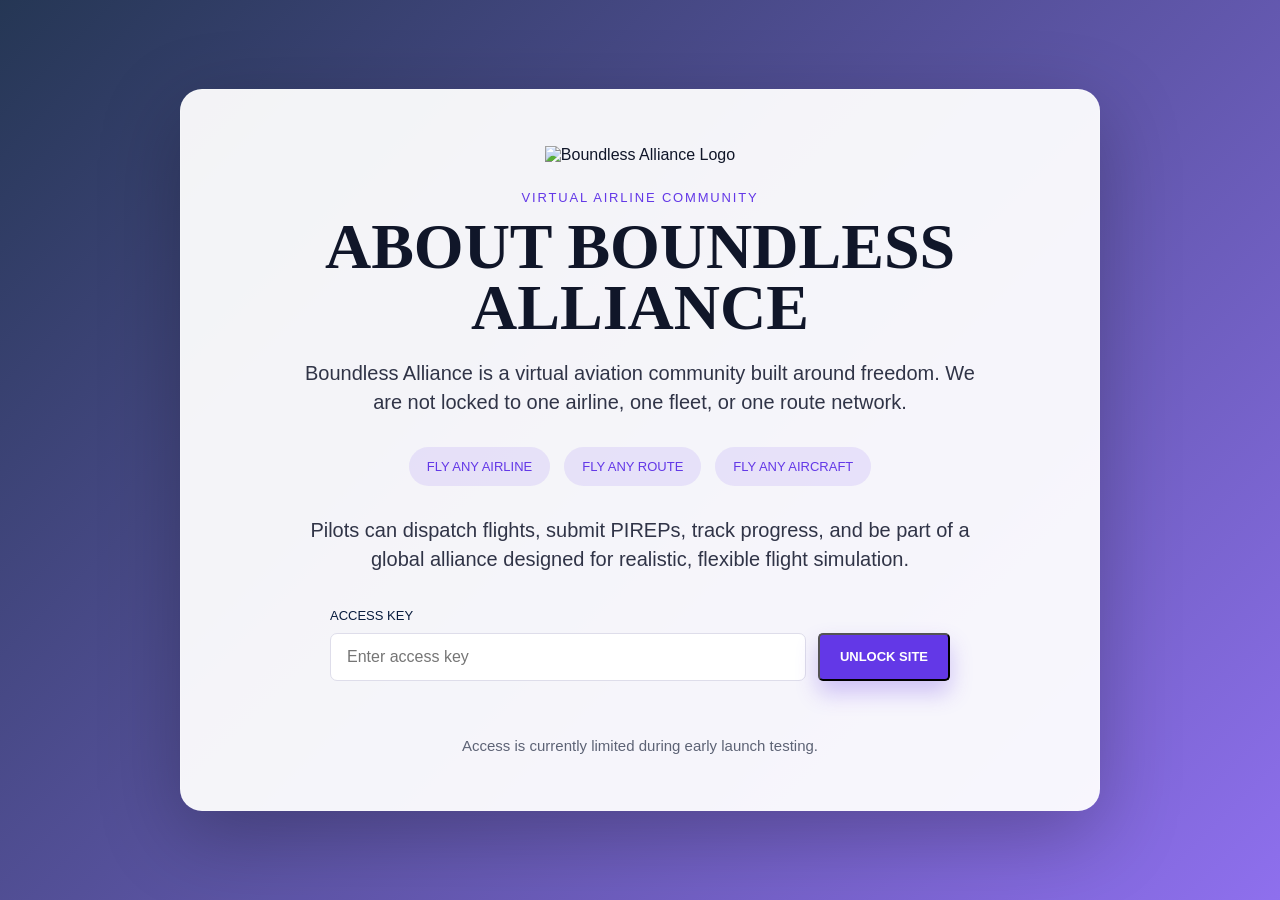
==== index.html @ 38f1e2a1 "FlyBoundlessVA.com V1.0" ====
<!DOCTYPE html>
<html lang="en">
<head>
  <meta charset="UTF-8" />
  <meta name="viewport" content="width=device-width, initial-scale=1.0" />
  <title>Access | Boundless Alliance</title>
  <link rel="stylesheet" href="styles.css" />
</head>
<body class="access-page-body">
  <main class="access-page">
    <section class="access-card">
      <img class="access-logo" src="assets/logo.png" alt="Boundless Alliance Logo" />

      <p class="access-kicker">Virtual Airline Community</p>
      <h1>About Boundless Alliance</h1>

      <p class="access-lead">
        Boundless Alliance is a virtual aviation community built around freedom. We are not locked to one airline, one fleet, or one route network.
      </p>

      <div class="access-pill-row" aria-label="Boundless Alliance core philosophy">
        <span>Fly Any Airline</span>
        <span>Fly Any Route</span>
        <span>Fly Any Aircraft</span>
      </div>

      <p class="access-body-text">
        Pilots can dispatch flights, submit PIREPs, track progress, and be part of a global alliance designed for realistic, flexible flight simulation.
      </p>

      <form id="accessForm" class="access-form">
        <label for="accessKey">Access Key</label>
        <div class="access-input-row">
          <input id="accessKey" type="password" placeholder="Enter access key" autocomplete="off" required />
          <button class="btn primary" type="submit">Unlock Site</button>
        </div>
        <p id="accessError" class="access-error" aria-live="polite"></p>
      </form>

      <p class="access-note">Access is currently limited during early launch testing.</p>
    </section>
  </main>

  <script>
    const ACCESS_KEYS = [
      "BoundlessCEO2026",
      "BoundlessDeveloper2026",
      "BoundlessOperations2026",
      "BoundlessPilot2026"
    ];

    const accessForm = document.getElementById("accessForm");
    const accessKeyInput = document.getElementById("accessKey");
    const accessError = document.getElementById("accessError");

    accessForm.addEventListener("submit", function(event) {
      event.preventDefault();

      const enteredKey = accessKeyInput.value.trim();

      if (ACCESS_KEYS.includes(enteredKey)) {
        sessionStorage.setItem("boundlessAccess", "granted");
        window.location.href = "home.html";
      } else {
        accessError.textContent = "Incorrect access key. Please try again.";
        accessKeyInput.classList.add("field-error");
        accessKeyInput.focus();
      }
    });
  </script>
</body>
</html>
---- styles.css ----
/* =========================================================
   FONT SETUP
   ---------------------------------------------------------
   Put your .otf/.ttf files in: assets/fonts/
   Then change the filenames below if needed.

   To change a section's font, edit the --font-* variables
   inside :root below. Every major text item also has its own
   class in index.html so you can target it directly.
   ========================================================= */

@font-face {
  font-family: 'EurostileRegular';
  src: url('assets/fonts/Eurostile.otf') format('opentype');
  font-weight: normal;
  font-style: normal;
}

@font-face {
  font-family: 'EurostileBold';
  src: url('assets/fonts/Eurostile_Bold.otf') format('opentype');
  font-weight: normal;
  font-style: normal;
}

@font-face {
  font-family: 'EurostileBlack';
  src: url('assets/fonts/Eurostile_Black.otf') format('opentype');
  font-weight: normal;
  font-style: normal;
}

@font-face {
  font-family: 'EurostileMedium';
  src: url('assets/fonts/Eurostile_Medium_Italic.otf') format('opentype');
  font-weight: normal;
  font-style: normal;
}

:root {
  /* FONT CONTROLS - change these to any @font-face name above */
  --font-body: 'EurostileRegular', Arial, Helvetica, sans-serif;
  --font-nav: 'EurostileRegular', Arial, Helvetica, sans-serif;
  --font-button: 'EurostileBold', Arial, Helvetica, sans-serif;
  --font-hero-title: 'EurostileBold';
  --font-hero-subtitle: 'EurostileRegular', Arial, Helvetica, sans-serif;
  --font-stat-icon: 'EurostileRegular', Arial, Helvetica, sans-serif;
  --font-stat-number: 'EurostileBold', Impact, sans-serif;
  --font-stat-label: 'EurostileBold', Arial, Helvetica, sans-serif;
  --font-section-title: 'EurostileBold', Impact, sans-serif;
  --font-section-link: 'EurostileBold', Arial, Helvetica, sans-serif;
  --font-flight-number: 'EurostileRegular', Arial, Helvetica, sans-serif;
  --font-flight-route: 'EurostileBlack', Impact, sans-serif;
  --font-flight-details: 'EurostileRegular', Arial, Helvetica, sans-serif;
  --font-news-category: 'EurostileBold', Arial, Helvetica, sans-serif;
  --font-news-headline: 'EurostileBold', Arial, Helvetica, sans-serif;
  --font-news-body: 'EurostileRegular', Arial, Helvetica, sans-serif;
  --font-cta-title: 'EurostileBlack', Impact, sans-serif;
  --font-cta-subtitle: 'EurostileRegular', Arial, Helvetica, sans-serif;
  --font-footer: 'EurostileRegular', Arial, Helvetica, sans-serif;
  --font-footer-heading: 'EurostileBold', Arial, Helvetica, sans-serif;

  --purple: #6338e7;
  --purple-dark: #4b26d0;
  --blue: #0aa4ff;
  --navy: #071b3d;
  --ink: #101629;
  --muted: #5d6375;
  --line: #deddea;
  --white: #ffffff;
}

* { box-sizing: border-box; }
html { scroll-behavior: smooth; }
body {
  margin: 0;
  font-family: var(--font-body);
  color: var(--ink);
  background: #fff;
}

.site-header {
  position: sticky;
  top: 0;
  z-index: 20;
  height: 82px;
  display: flex;
  align-items: center;
  justify-content: space-between;
  gap: 32px;
  padding: 0 48px;
  background: rgba(255, 255, 255, 0.96);
  box-shadow: 0 8px 28px rgba(22, 26, 48, 0.08);
  backdrop-filter: blur(10px);
}

.brand img {
  width: 178px;
  display: block;
}

.main-nav {
  display: flex;
  align-items: center;
  gap: clamp(14px, 2vw, 34px);
  font-weight: 800;
  text-transform: uppercase;
  font-size: 14px;
  letter-spacing: -0.008em;
  font-family: var(--font-nav);
}


.main-nav a {
  color: #141721;
  text-decoration: none;
  white-space: nowrap;
  position: relative;
}

.main-nav a:not(.portal-btn)::after {
  content: '';
  position: absolute;
  left: 0;
  right: 0;
  bottom: -7px;
  height: 2px;
  background: var(--purple);
  transform: scaleX(0);
  transition: transform .2s ease;
}

.main-nav a:hover::after,
.main-nav a.active::after { transform: scaleX(1); }
.main-nav a.active { color: var(--purple); }

.portal-btn {
  color: white !important;
  background: var(--purple);
  padding: 12px 18px;
  border-radius: 7px;
  box-shadow: 0 9px 20px rgba(99, 56, 231, 0.25);
}

.hero {
  position: relative;
  min-height: 520px;
  display: flex;
  align-items: center;
  padding: 56px 48px 52px;
  overflow: hidden;
  background: url('assets/hero-map-bg.png') center center / cover no-repeat;
  border-bottom: 1px solid var(--line);
}

.hero::after {
  content: '';
  position: absolute;
  inset: 0;
  background: linear-gradient(90deg, rgba(255,255,255,.38) 0%, rgba(255,255,255,.08) 35%, rgba(255,255,255,0) 100%);
  pointer-events: none;
}

.hero-map {
  display: none;
}

.hero-copy {
  position: relative;
  z-index: 1;
  width: min(420px, 95vw);
  padding-top: 6px;
}

.hero-copy h1 {
  margin: 0 0 28px;
  text-transform: uppercase;
  font-size: clamp(38px, 4vw, 62px);
  line-height: .94;
  letter-spacing: -0.008em;
  font-weight: 950;
}

.hero-copy h1 span { color: var(--purple); }
.hero-copy p {
  margin: 0 0 32px;
  max-width: 310px;
  font-size: 20px;
  line-height: 1.38;
  color: #282838;
}

.hero-actions {
  display: flex;
  gap: 22px;
  flex-wrap: wrap;
}

.btn {
  display: inline-flex;
  align-items: center;
  justify-content: center;
  gap: 9px;
  min-height: 44px;
  padding: 0 20px;
  border-radius: 5px;
  text-decoration: none;
  text-transform: uppercase;
  font-weight: 900;
  font-size: 13px;
  transition: .2s ease;
}

.btn.primary {
  background: var(--purple);
  color: white;
  box-shadow: 0 12px 22px rgba(99, 56, 231, 0.28);
}

.btn.secondary {
  color: var(--purple);
  border: 3px solid var(--purple);
  background: white;
}

.btn:hover { transform: translateY(-2px); }

.stats-bar {
  width: 100%;
  display: grid;
  grid-template-columns: repeat(5, 1fr);
  border-top: 1px solid var(--line);
  border-bottom: 1px solid var(--line);
  background: white;
  padding: 12px 32px 16px;
}

.stat-card {
  min-height: 120px;
  display: flex;
  flex-direction: column;
  align-items: center;
  justify-content: center;
  border-right: 1px solid var(--line);
  color: var(--purple);
}
.stat-card:last-child { border-right: 0; }
.stat-icon {
  font-size: 42px;
  line-height: 1;
  margin-bottom: 6px;
}
.stat-card strong {
  display: block;
  font-size: clamp(44px, 5vw, 72px);
  line-height: .82;
  letter-spacing: -0.008em;
  font-weight: 500;
  font-family: var(--font-stat-number);
}
.stat-card span {
  margin-top: 10px;
  color: #161625;
  text-transform: uppercase;
  font-size: 13px;
  font-weight: 700;
}

.section {
  width: 100%;
  padding: 24px 48px 50px;
}

.section-heading {
  display: flex;
  align-items: end;
  justify-content: space-between;
  gap: 24px;
  margin-bottom: 14px;
}
.section-heading h2 {
  margin: 0;
  text-transform: uppercase;
  font-size: clamp(24px, 2.5vw, 36px);
  letter-spacing: -0.008em;
  color: #101629;
}
.section-heading a {
  color: var(--purple);
  text-transform: uppercase;
  text-decoration: none;
  font-weight: 900;
  font-size: 14px;
}

.flight-grid {
  width: 100%;
  display: grid;
  grid-template-columns: repeat(3, 1fr);
  gap: 34px;
}

.flight-card {
  position: relative;
  height: 270px;
  overflow: hidden;
  background: #111;
  box-shadow: 0 12px 28px rgba(16, 22, 41, .13);
}
.flight-card img {
  width: 100%;
  height: 100%;
  object-fit: cover;
  display: block;
  transition: transform .35s ease;
}
.flight-card::after {
  content: '';
  position: absolute;
  inset: 0;
  background: linear-gradient(180deg, rgba(0,0,0,0) 34%, rgba(0,0,0,.72) 100%);
}
.flight-card:hover img { transform: scale(1.04); }
.flight-info {
  position: absolute;
  z-index: 1;
  left: 20px;
  right: 20px;
  bottom: 18px;
  color: white;
  text-transform: uppercase;
  text-shadow: 0 2px 7px rgba(0,0,0,.35);
}
.flight-info small { font-weight: 900; font-size: 18px; }
.flight-info h3 {
  margin: 5px 0 2px;
  font-size: clamp(22px, 2.2vw, 34px);
  line-height: .9;
  font-weight: 950;
  letter-spacing: -0.008em;
}
.flight-info p { margin: 0; font-size: 18px; font-weight: 800; }

.news-section {
  width: 100%;
  padding: 44px 48px 58px;
  background: linear-gradient(120deg, #256fe3 0%, #644edf 48%, #a66ac6 100%);
  color: white;
}
.news-heading h2,
.news-heading a { color: white; }
.news-heading { margin-bottom: 30px; }
.news-grid {
  display: grid;
  grid-template-columns: repeat(2, 1fr);
  gap: 52px;
}
.news-card {
  display: grid;
  grid-template-columns: 230px 1fr;
  gap: 24px;
  align-items: center;
}
.news-card img {
  width: 230px;
  height: 190px;
  object-fit: cover;
  box-shadow: 0 10px 18px rgba(0,0,0,.18);
}
.news-card small {
  display: block;
  color: #e8ddff;
  text-transform: uppercase;
  font-weight: 900;
  font-size: 12px;
  margin-bottom: 8px;
}
.news-card h3 {
  margin: 0 0 7px;
  font-size: 21px;
  line-height: 1.05;
}
.news-card p {
  margin: 0 0 16px;
  max-width: 390px;
  font-size: 18px;
  line-height: 1.25;
}
.learn-btn {
  display: inline-flex;
  padding: 10px 16px;
  border-radius: 4px;
  background: var(--purple);
  color: white;
  text-decoration: none;
  font-size: 12px;
  text-transform: uppercase;
  font-weight: 900;
  box-shadow: 0 10px 20px rgba(0,0,0,.15);
}

.cta-section {
  position: relative;
  min-height: 210px;
  display: grid;
  place-items: center;
  text-align: center;
  overflow: hidden;
  background:
    linear-gradient(rgba(235,240,255,.6), rgba(235,240,255,.6)),
    url('assets/summer.png') center 58% / cover no-repeat;
}
.cta-section::before {
  content: '';
  position: absolute;
  inset: 0;
  background: linear-gradient(90deg, rgba(255,255,255,.55), rgba(147,100,216,.35));
  backdrop-filter: blur(1px);
}
.cta-content {
  position: relative;
  z-index: 1;
  padding: 28px 20px;
}
.cta-content h2 {
  margin: 0;
  color: #08275a;
  text-transform: uppercase;
  font-size: clamp(42px, 5.4vw, 78px);
  line-height: .9;
  letter-spacing: -0.008em;
  font-weight: 950;
}
.cta-content p {
  margin: 12px 0 26px;
  color: #0a244a;
  font-size: clamp(20px, 2vw, 31px);
}
.cta-content .btn { font-size: 20px; border-radius: 22px; padding: 0 32px; min-height: 50px; }

.site-footer {
  min-height: 122px;
  display: grid;
  grid-template-columns: 1fr auto 1fr;
  align-items: center;
  gap: 20px;
  padding: 26px 48px;
  color: #0c2551;
  background: #fff;
}
.site-footer img { width: 165px; }
.footer-social {
  text-align: center;
  text-transform: uppercase;
  color: #0c2551;
}
.footer-social span { display: block; font-size: 21px; margin-bottom: 6px; }
.footer-social strong { display: block; font-size: 34px; color: var(--purple); line-height: 1; }
.footer-social small { display: block; margin-top: 6px; font-weight: 700; }
.site-footer p {
  justify-self: end;
  margin: 0;
  font-size: 18px;
  text-align: right;
}


/* =========================================================
   TEXT FONT ASSIGNMENTS
   ---------------------------------------------------------
   Every visible text type has a class and a default font.
   To change one exact item, target its specific class.
   Example:
   .stat-number-registered { font-family: 'EurostileBlack'; }
   .flight-route-southwest { font-family: 'EurostileExtendedBlack'; }
   ========================================================= */

.nav-text { font-family: var(--font-nav); }
.nav-home, .nav-dispatch, .nav-fleet, .nav-about, .nav-operations, .nav-pireps, .nav-portal { font-family: var(--font-nav); }

.hero-title { font-family: var(--font-hero-title); }
.hero-title-accent { font-family: inherit; }
.hero-subtitle { font-family: var(--font-hero-subtitle); }

.btn, .btn-dispatch, .btn-pirep, .cta-button, .learn-btn, .learn-btn-summer, .learn-btn-system { font-family: var(--font-button); }

.stat-icon, .stat-icon-registered, .stat-icon-flights, .stat-icon-hours, .stat-icon-destinations, .stat-icon-performance {
  font-family: var(--font-stat-icon);
}
.stat-number, .stat-number-registered, .stat-number-flights, .stat-number-hours, .stat-number-destinations, .stat-number-performance {
  font-family: var(--font-stat-number);
}
.stat-label, .stat-label-registered, .stat-label-flights, .stat-label-hours, .stat-label-destinations, .stat-label-performance {
  font-family: var(--font-stat-label);
}

.section-title, .featured-title, .news-title { font-family: var(--font-section-title); }
.section-link, .featured-link, .news-link { font-family: var(--font-section-link); }

.flight-number, .flight-number-southwest, .flight-number-american, .flight-number-frontier {
  font-family: var(--font-flight-number);
}
.flight-route, .flight-route-southwest, .flight-route-american, .flight-route-frontier {
  font-family: var(--font-flight-route);
}
.flight-carrier, .flight-carrier-southwest, .flight-carrier-american, .flight-carrier-frontier,
.flight-airframe, .flight-airframe-southwest, .flight-airframe-american, .flight-airframe-frontier {
  font-family: var(--font-flight-details);
}

.news-category, .news-category-summer, .news-category-system { font-family: var(--font-news-category); }
.news-headline, .news-headline-summer, .news-headline-system { font-family: var(--font-news-headline); }
.news-body, .news-body-summer, .news-body-system { font-family: var(--font-news-body); }

.cta-title { font-family: var(--font-cta-title); }
.cta-subtitle { font-family: var(--font-cta-subtitle); }

.footer-heading { font-family: var(--font-footer-heading); }
.footer-icon, .footer-discord, .footer-copyright { font-family: var(--font-footer); }

/* OPTIONAL PER-ITEM EXAMPLES - uncomment/edit if you want one item different
.stat-number-performance { font-family: 'EurostileBlack'; }
.nav-portal { font-family: 'EurostileBold'; }
.news-headline-system { font-family: 'EurostileExtendedMedium'; }
*/

@media (max-width: 1100px) {
  .site-header { padding: 0 22px; height: auto; min-height: 82px; flex-wrap: wrap; justify-content: center; padding-block: 14px; }
  .main-nav { justify-content: center; flex-wrap: wrap; }
  .hero { min-height: 560px; align-items: end; background-position: 62% center; }
  .stats-bar { grid-template-columns: repeat(2, 1fr); }
  .stat-card:nth-child(2n) { border-right: 0; }
  .flight-grid, .news-grid { grid-template-columns: 1fr; }
  .flight-card { height: 360px; }
}

@media (max-width: 700px) {
  .site-header, .hero, .section, .news-section, .site-footer { padding-left: 18px; padding-right: 18px; }
  .brand img { width: 145px; }
  .main-nav { gap: 12px; font-size: 12px; }
  .hero { min-height: 680px; padding-top: 280px; background-position: 58% top; }
  .hero::after { background: linear-gradient(180deg, rgba(255,255,255,.08) 0%, rgba(255,255,255,.98) 54%); }
  .stats-bar { grid-template-columns: 1fr; padding: 0 18px; }
  .stat-card { border-right: 0; border-bottom: 1px solid var(--line); }
  .stat-card:last-child { border-bottom: 0; }
  .section-heading { align-items: start; flex-direction: column; }
  .flight-card { height: 340px; }
  .news-card { grid-template-columns: 1fr; }
  .news-card img { width: 100%; height: 250px; }
  .site-footer { grid-template-columns: 1fr; text-align: center; }
  .site-footer img, .site-footer p { justify-self: center; text-align: center; }
}

/* =========================================================
   DISPATCH PAGE
   ========================================================= */
.dispatch-page {
  background: #fff;
  overflow: hidden;
}

.dispatch-hero {
  position: relative;
  min-height: 355px;
  display: flex;
  align-items: center;
  padding: 58px 48px 74px;
  background:
    linear-gradient(90deg, rgba(255,255,255,0.98) 0%, rgba(255,255,255,0.84) 29%, rgba(255,255,255,0.30) 100%),
    url('assets/hero-map-bg.png') center center / cover no-repeat;
}

.dispatch-hero-copy {
  position: relative;
  z-index: 2;
  max-width: 590px;
}

.dispatch-title {
  margin: 0;
  font-family: var(--font-hero-title);
  font-size: clamp(62px, 7vw, 106px);
  line-height: .8;
  text-transform: uppercase;
  letter-spacing: -0.015em;
  color: var(--ink);
}

.dispatch-kicker {
  margin: 8px 0 28px;
  font-family: var(--font-section-title);
  font-size: clamp(26px, 3.1vw, 44px);
  line-height: .95;
  text-transform: uppercase;
  color: var(--purple);
  letter-spacing: -0.008em;
}

.dispatch-subtitle {
  margin: 0;
  font-family: var(--font-body);
  font-size: clamp(18px, 1.6vw, 24px);
  line-height: 1.25;
  color: #202336;
}

.dispatch-shell {
  width: min(1290px, calc(100% - 96px));
  margin: -58px auto 70px;
  padding: 72px 64px 42px;
  position: relative;
  z-index: 3;
  background: rgba(255,255,255,.96);
  border-radius: 72px;
  box-shadow: 0 22px 55px rgba(11, 18, 42, .18);
}

.dispatch-methods {
  display: grid;
  grid-template-columns: repeat(2, 1fr);
  gap: clamp(28px, 5vw, 112px);
  margin-bottom: 50px;
}

.dispatch-method {
  min-height: 260px;
  display: flex;
  flex-direction: column;
  align-items: center;
  justify-content: center;
  text-align: center;
  padding: 28px 22px;
  background: #fff;
  border: 1px solid #e6e3ef;
  border-radius: 8px;
  box-shadow: 0 9px 22px rgba(25, 28, 50, .17);
  transition: .18s ease;
}

.dispatch-method-active {
  border: 3px solid var(--purple);
  box-shadow: 0 10px 24px rgba(99, 56, 231, .15);
}

.dispatch-method:hover { transform: translateY(-4px); }

.dispatch-method img {
  width: 112px;
  height: 112px;
  object-fit: contain;
  margin-bottom: 18px;
}

.dispatch-method h3 {
  margin: 0 0 12px;
  font-family: var(--font-section-title);
  color: var(--purple);
  text-transform: uppercase;
  font-size: 24px;
  line-height: 1;
}

.dispatch-method:not(.dispatch-method-active) h3 { color: #171725; }
.dispatch-method p {
  margin: 0;
  max-width: 250px;
  font-family: var(--font-body);
  font-size: 17px;
  line-height: 1.22;
  color: #202336;
}

.dispatch-search-panel,
.dispatch-results-panel {
  background: #f6f6f9;
  border-radius: 28px;
  padding: 24px;
  margin-bottom: 28px;
}

.dispatch-panel-heading {
  display: flex;
  align-items: center;
  gap: 18px;
  margin-bottom: 22px;
}

.dispatch-panel-heading img {
  width: 74px;
  height: 55px;
  object-fit: contain;
}

.dispatch-panel-heading h2,
.results-heading h2 {
  margin: 0 0 7px;
  font-family: var(--font-section-title);
  color: var(--purple);
  text-transform: uppercase;
  font-size: 30px;
  line-height: 1;
}

.dispatch-panel-heading p,
.results-heading p {
  margin: 0;
  font-size: 20px;
  color: #242431;
}

.dispatch-form {
  display: grid;
  grid-template-columns: repeat(5, 1fr);
  gap: 24px;
  background: #fff;
  padding: 20px;
  border-radius: 20px;
}

.dispatch-form label span {
  display: block;
  margin: 0 0 8px;
  font-family: var(--font-section-link);
  font-size: 12px;
  color: #565a70;
  text-transform: uppercase;
}

.dispatch-input {
  min-height: 42px;
  display: flex;
  align-items: center;
  justify-content: space-between;
  gap: 12px;
  padding: 0 10px;
  background: #fff;
  border: 1px solid #cfcbe5;
  border-radius: 5px;
  font-size: 16px;
  color: #11182c;
}

.dispatch-input strong {
  font-size: 26px;
  line-height: 1;
  color: var(--purple);
}

.results-heading {
  display: flex;
  justify-content: space-between;
  gap: 24px;
  align-items: center;
  margin-bottom: 30px;
}

.results-heading h2 span { font-family: var(--font-body); }
.results-heading a {
  color: var(--purple);
  text-decoration: none;
  text-transform: uppercase;
  font-family: var(--font-section-link);
  font-size: 18px;
  white-space: nowrap;
}

.result-card-grid {
  display: flex;
  justify-content: center;
}

.result-card {
  width: 420px;
  max-width: 100%;
  padding: 28px;
  background: #fff;
  border-radius: 18px;
  box-shadow: 0 16px 35px rgba(25, 28, 50, 14);
  color: #101629;
  margin: 0 auto;
}

.result-card-main {
    display: flex;
    flex-direction: column;
    gap: 18px;
}

.aircraft-summary {
    text-align: center;
}

.aircraft-registration {
    font-size: 38px;
    font-weight: 800;
    color: #5f36f5;
    margin: 8px 0;
}

.aircraft-type {
    font-size: 26px;
    font-weight: 800;
    margin-bottom: 4px;
}

.aircraft-airline {
    font-size: 16px;
    color: #5f6472;
}

.aircraft-details-grid {
    display: grid;
    grid-template-columns: 1fr 1fr;
    gap: 14px;
    margin-top: 20px;
}

.aircraft-detail-box {
    background: #f6f5fb;
    border: 1px solid #e3defc;
    border-radius: 14px;
    padding: 14px;
}

.aircraft-detail-box span {
    display: block;
    font-size: 11px;
    font-weight: 800;
    text-transform: uppercase;
    color: #6b7280;
    margin-bottom: 6px;
}

.aircraft-detail-box strong {
    font-size: 17px;
    color: #101629;
}

.result-card-top {
  display: flex;
  justify-content: space-between;
  align-items: start;
  margin-bottom: 10px;
}

.result-card-top img {
  width: 58px;
  height: 45px;
  object-fit: contain;
}

.result-card-top span {
  padding: 4px 12px;
  border: 1px solid #24b833;
  border-radius: 999px;
  background: #e9ffeb;
  color: #0a9a18;
  text-transform: uppercase;
  font-family: var(--font-section-link);
  font-size: 11px;
}

.result-carrier {
  margin: 0;
  font-size: 17px;
}

.result-card h3 {
  margin: 8px 0 18px;
  color: var(--purple);
  font-family: var(--font-section-title);
  font-size: 24px;
  line-height: 1;
}

.route-pair,
.time-pair,
.result-meta {
  display: flex;
  align-items: center;
  justify-content: space-between;
  gap: 16px;
}

.route-pair strong,
.time-pair strong {
  display: block;
  font-family: var(--font-section-title);
  color: #030617;
  line-height: .92;
}

.route-pair strong { font-size: 32px; }
.time-pair strong { font-size: 30px; }
.route-pair small,
.time-pair small {
  display: block;
  margin-top: 5px;
  font-size: 14px;
}

.route-pair b {
  color: var(--purple);
  font-size: 42px;
  line-height: 1;
}

.time-pair {
  margin-top: 22px;
  padding-bottom: 18px;
  border-bottom: 1px solid #bfc0c8;
}

.result-meta {
  margin-top: 18px;
  font-size: 17px;
}

.registration {
  margin: 22px 0;
  text-align: center;
  font-size: 20px;
}

.details-btn {
  min-height: 46px;
  display: flex;
  align-items: center;
  justify-content: center;
  border: 2px solid var(--purple);
  border-radius: 7px;
  color: var(--purple);
  text-decoration: none;
  text-transform: uppercase;
  font-family: var(--font-button);
  font-size: 17px;
}

.dispatch-note {
  display: grid;
  grid-template-columns: auto 1fr auto;
  align-items: center;
  gap: 24px;
  padding: 18px 24px;
  border: 1px solid var(--purple);
  border-radius: 8px;
  background: #f7f3ff;
}

.note-icon {
  display: grid;
  place-items: center;
  width: 60px;
  height: 60px;
  color: var(--purple);
  font-size: 43px;
}

.dispatch-note strong {
  display: block;
  font-family: var(--font-news-headline);
  font-size: 25px;
  line-height: 1;
}

.dispatch-note p {
  margin: 5px 0 0;
  font-size: 17px;
}

.dispatch-note a {
  min-width: 230px;
  min-height: 46px;
  display: inline-flex;
  align-items: center;
  justify-content: center;
  border: 2px solid var(--purple);
  border-radius: 7px;
  color: var(--purple);
  text-decoration: none;
  text-transform: uppercase;
  font-family: var(--font-button);
  font-size: 16px;
}

@media (max-width: 1100px) {
  .dispatch-shell { width: min(900px, calc(100% - 44px)); padding: 44px 28px; border-radius: 44px; }
  .dispatch-methods, .result-card-grid { grid-template-columns: 1fr; gap: 22px; }
  .dispatch-method { min-height: 210px; }
  .dispatch-form { grid-template-columns: repeat(2, 1fr); }
  .dispatch-note { grid-template-columns: 1fr; text-align: center; }
  .note-icon { margin-inline: auto; }
  .dispatch-note a { min-width: 0; width: 100%; }
}

@media (max-width: 700px) {
  .dispatch-hero { min-height: 390px; padding: 42px 22px 86px; background-position: center; }
  .dispatch-title { font-size: 58px; }
  .dispatch-kicker { font-size: 28px; }
  .dispatch-shell { width: calc(100% - 24px); margin-top: -50px; padding: 28px 14px; border-radius: 28px; }
  .dispatch-form { grid-template-columns: 1fr; }
  .dispatch-search-panel, .dispatch-results-panel { padding: 18px; }
  .results-heading { flex-direction: column; align-items: start; }
  .route-pair strong { font-size: 27px; }
  .time-pair strong { font-size: 26px; }
}

.dispatch-form select{padding:12px;width:100%;}.dispatch-form button{margin-top:20px;padding:12px;} .result-card-grid{display:grid;grid-template-columns:repeat(auto-fit,minmax(250px,1fr));gap:20px;}
/* INOP sticker for disabled Route Search */
.dispatch-method {
  position: relative;
  overflow: visible;
}

.dispatch-method-inop {
  opacity: .74;
  cursor: not-allowed;
}

.dispatch-method-inop:hover {
  transform: none;
}

.dispatch-method-inop::after {
  content: "";
  position: absolute;
  inset: 0;
  border-radius: 8px;
  background: rgba(255,255,255,.38);
  pointer-events: none;
}

.dispatch-method .inop-sticker {
  position: absolute;
  z-index: 5;
  width: 46%;
  height: auto;
  top: 24px;
  left: 50%;
  margin: 0;
  transform: translateX(-50%) rotate(-7deg);
  filter: drop-shadow(0 8px 8px rgba(0,0,0,.28));
  pointer-events: none;
}

.aircraft-search-form {
  grid-template-columns: repeat(3, 1fr) auto;
  align-items: end;
}

.aircraft-search-form input {
  width: 100%;
  min-height: 42px;
  padding: 12px;
  border: 1px solid #cfcbe5;
  border-radius: 5px;
  font: inherit;
}

.empty-result {
  grid-column: 1 / -1;
  text-align: center;
}

@media (max-width: 900px) {
  .aircraft-search-form {
    grid-template-columns: 1fr;
  }

  .dispatch-method .inop-sticker {
    width: 170px;
  }
}


/* Aircraft database search refinements */
.aircraft-search-form select:disabled {
  opacity: .55;
  cursor: not-allowed;
  background: #f2f1f7;
}

.aircraft-result-card .route-pair strong {
  font-size: 28px;
}

.aircraft-result-card .time-pair strong {
  font-size: 18px;
}

.aircraft-result-card .result-card-top img[src$="logo.png"] {
  object-fit: contain;
  padding: 4px;
}


/* Option 3 Aircraft Card */
.result-card-grid{
 display:flex;
 justify-content:center;
}
.option3-card{
 width:520px;
 max-width:100%;
 padding:32px;
 border-radius:20px;
}
.option3-top{
 text-align:center;
}
.option3-logo{
 width:140px;
 height:80px;
 object-fit:contain;
 margin-bottom:12px;
}
.option3-airline{
 font-family:var(--font-section-title);
 font-size:32px;
 color:var(--ink);
}
.option3-divider{
 height:1px;
 background:#e2e2ee;
 margin:24px 0;
}
.option3-row{
 text-align:center;
 margin-bottom:22px;
}
.option3-label{
 display:block;
 text-transform:uppercase;
 color:#7a7f90;
 font-size:12px;
 margin-bottom:8px;
 font-family:var(--font-section-link);
}
.option3-value{
 font-size:36px;
 color:var(--purple);
 font-family:var(--font-flight-route);
}
.option3-btn{
 display:flex;
 justify-content:center;
 align-items:center;
 height:58px;
 border:2px solid var(--purple);
 border-radius:12px;
 text-decoration:none;
 color:var(--purple);
 font-family:var(--font-button);
 text-transform:uppercase;
}

/* Final Aircraft Search Result Card - Option 3 layout */
.result-card-grid {
  display: flex;
  justify-content: center;
}

.aircraft-showcase-card {
  width: 720px;
  max-width: 100%;
  overflow: hidden;
  background: #fff;
  border-radius: 18px;
  box-shadow: 0 18px 40px rgba(25, 28, 50, .14);
  color: #101629;
}

.aircraft-showcase-main {
  display: grid;
  grid-template-columns: 230px 1fr;
  gap: 38px;
  align-items: center;
  padding: 34px 36px 28px;
}

.aircraft-image-stack {
  position: relative;
  width: 205px;
  height: 205px;
  margin: 0 auto;
}

.aircraft-tail-circle {
  width: 205px;
  height: 205px;
  border-radius: 50%;
  object-fit: cover;
  box-shadow: 0 16px 30px rgba(25, 28, 50, .16);
}

.aircraft-logo-circle {
  position: absolute;
  left: 50%;
  bottom: -24px;
  transform: translateX(-50%);
  width: 74px;
  height: 74px;
  display: flex;
  align-items: center;
  justify-content: center;
  background: #fff;
  border-radius: 50%;
  box-shadow: 0 12px 24px rgba(25, 28, 50, .18);
}

.aircraft-logo-circle img {
  width: 48px;
  height: 48px;
  object-fit: contain;
}

.aircraft-showcase-header {
  display: flex;
  align-items: center;
  justify-content: space-between;
  gap: 18px;
  margin-bottom: 22px;
}

.aircraft-showcase-header h3 {
  margin: 0;
  color: #101629;
  font-family: var(--font-section-title);
  font-size: 30px;
  line-height: 1;
}

.aircraft-status {
  padding: 7px 16px;
  border: 1px solid #24b833;
  border-radius: 999px;
  background: #effff1;
  color: #0a9a18;
  font-family: var(--font-section-link);
  font-size: 12px;
  text-transform: uppercase;
  white-space: nowrap;
}

.aircraft-detail-line {
  display: grid;
  grid-template-columns: 48px 1fr;
  gap: 20px;
  align-items: center;
  padding: 20px 0;
  border-top: 1px solid #dedfea;
}

.aircraft-detail-icon {
  color: var(--purple);
  font-size: 34px;
  line-height: 1;
}

.aircraft-detail-line small {
  display: block;
  color: #747b8c;
  font-family: var(--font-section-link);
  font-size: 13px;
  text-transform: uppercase;
  margin-bottom: 6px;
}

.aircraft-detail-line strong {
  display: block;
  color: #101629;
  font-family: var(--font-flight-route);
  font-size: 28px;
  line-height: 1;
}

.aircraft-showcase-footer {
  min-height: 74px;
  display: flex;
  align-items: center;
  justify-content: center;
  gap: 14px;
  background: linear-gradient(90deg, #f5f0ff 0%, #f8f4ff 100%);
  color: var(--purple);
  text-decoration: none;
  font-family: var(--font-button);
  font-size: 18px;
  text-transform: uppercase;
}

.aircraft-showcase-footer span {
  width: 30px;
  height: 30px;
  display: inline-flex;
  align-items: center;
  justify-content: center;
  border: 2px solid var(--purple);
  border-radius: 50%;
  font-family: var(--font-body);
  font-weight: 800;
}

@media (max-width: 760px) {
  .aircraft-showcase-main {
    grid-template-columns: 1fr;
    gap: 38px;
    padding: 30px 24px 24px;
  }

  .aircraft-showcase-header {
    flex-direction: column;
    align-items: flex-start;
  }

  .aircraft-image-stack,
  .aircraft-tail-circle {
    width: 190px;
    height: 190px;
  }
}

.footer-discord-icon {
    width: 38px;
    height: 38px;
    object-fit: contain;
    display: block;
    margin: 8px auto;
}

.info-icon-img {
    width: 36px;
    height: 36px;
    object-fit: contain;
    flex-shrink: 0;
}
/* =========================================================
   PIREP PAGE - Mockup Matching Layout
   ========================================================= */
.pirep-page-body {
  background: #f0ecff;
}

.pirep-page {
  background: #f0ecff;
  padding: 58px 0 72px;
}

.pirep-hero,
.pirep-form-card {
  width: min(1075px, calc(100% - 96px));
  margin-left: auto;
  margin-right: auto;
}

.pirep-hero {
  display: grid;
  grid-template-columns: 1fr 435px;
  align-items: center;
  gap: 44px;
  margin-bottom: 38px;
}

.pirep-title-block {
  display: flex;
  align-items: center;
  gap: 26px;
}

.pirep-title-block img {
  width: 100px;
  height: 100px;
  object-fit: contain;
}

.pirep-title-block h1 {
  margin: 0;
  font-family: var(--font-cta-title);
  font-size: 66px;
  line-height: .82;
  letter-spacing: -0.02em;
  color: #050509;
}

.pirep-title-block h2 {
  margin: 6px 0 10px;
  font-family: var(--font-section-title);
  font-size: 26px;
  color: #050509;
}

.pirep-title-block p {
  margin: 0;
  font-size: 13px;
  color: #252538;
}

.pirep-info-card {
  display: grid;
  grid-template-columns: 34px 1fr;
  gap: 14px;
  align-items: start;
  background: #fff;
  border-radius: 8px;
  padding: 22px 26px;
  box-shadow: 0 8px 18px rgba(16, 22, 41, .25);
}

.pirep-info-card img {
  width: 28px;
  height: 28px;
  object-fit: contain;
  margin-top: 2px;
}

.pirep-info-card h3 {
  margin: 0 0 10px;
  font-family: var(--font-section-title);
  font-size: 27px;
}

.pirep-info-card p {
  margin: 0;
  font-size: 16px;
  line-height: 1.35;
}

.pirep-form-card {
  background: #fff;
  border-radius: 7px;
  padding: 26px 24px 15px;
  box-shadow: 0 3px 15px rgba(16, 22, 41, .22);
}

.pirep-form-card > h2 {
  margin: 0;
  font-family: var(--font-section-title);
  font-size: 42px;
  line-height: 1;
  color: #050509;
}

.pirep-title-underline {
  width: 157px;
  height: 5px;
  background: var(--purple);
  border-radius: 999px;
  margin: 10px 0 22px;
}

.pirep-tabs {
  display: grid;
  grid-template-columns: repeat(8, 1fr);
  gap: 13px;
  margin-bottom: 38px;
}

.pirep-tab {
  height: 45px;
  border: 2px solid var(--purple);
  border-radius: 5px;
  background: var(--purple);
  color: #fff;
  font-family: var(--font-button);
  font-size: 16px;
  cursor: pointer;
  transition: .18s ease;
}

.pirep-tab.active {
  background: #fff;
  color: var(--purple);
  box-shadow: inset 0 0 0 1px rgba(99, 56, 231, .12);
}

.pirep-tab:hover {
  transform: translateY(-1px);
  box-shadow: 0 8px 14px rgba(99, 56, 231, .16);
}

.pirep-form {
  min-height: 150px;
}

.pirep-pane {
  display: none;
}

.pirep-pane.active {
  display: block;
}

.pirep-field-grid {
  display: grid;
  grid-template-columns: repeat(4, 1fr);
  column-gap: 40px;
  row-gap: 43px;
}

.pirep-field-grid label,
.pirep-wide-field {
  display: flex;
  flex-direction: column;
  gap: 8px;
  font-family: var(--font-section-link);
  font-size: 15px;
  color: #101010;
  letter-spacing: 0.36px;
}

.pirep-field-grid input,
.pirep-field-grid select,
.pirep-wide-field textarea,
.time-fields-row input {
  width: 100%;
  border: 2px solid #ded7ef;
  border-radius: 5px;
  background: #eee9fb;
  color: #101629;
  font-family: var(--font-body);
  font-size: 17px;
  outline: none;
  transition: .18s ease;
}

.pirep-field-grid input,
.pirep-field-grid select {
  height: 43px;
  padding: 0 14px;
}

.pirep-field-grid input::placeholder,
.pirep-wide-field textarea::placeholder {
  color: #a7a3b2;
  font-family: var(--font-section-link);
}

.pirep-field-grid input:focus,
.pirep-field-grid select:focus,
.pirep-wide-field textarea:focus {
  border-color: var(--purple);
  box-shadow: 0 0 0 3px rgba(99, 56, 231, .12);
}

.pirep-wide-field {
  margin-top: 40px;
}

.pirep-wide-field textarea {
  min-height: 170px;
  resize: vertical;
  padding: 16px;
}

.pirep-note-options {
  grid-template-columns: repeat(4, 1fr);
}

.pirep-actions {
  display: flex;
  align-items: center;
  justify-content: space-between;
  gap: 14px;
  margin-top: 20px;
}

.pirep-action-right {
  display: flex;
  gap: 12px;
  align-items: center;
}

.pirep-nav-btn,
.pirep-submit {
  min-width: 138px;
  height: 46px;
  padding: 0 16px;
  border-radius: 5px;
  font-family: var(--font-button);
  font-size: 16px;
  text-transform: uppercase;
  cursor: pointer;
  transition: .18s ease;
}

.pirep-nav-btn {
  background: #fff;
  color: var(--purple);
  border: 3px solid var(--purple);
}

.pirep-nav-btn:hover {
  background: #f5f1ff;
}

.pirep-submit {
  border: 0;
  background: #9b9b9b;
  color: #fff;
  cursor: not-allowed;
}

.pirep-submit.ready {
  background: #139700;
  cursor: pointer;
  box-shadow: 0 10px 18px rgba(19, 151, 0, .22);
}

.pirep-submit.ready:hover {
  background: #0f8300;
}

.footer-discord-link {
  color: inherit;
  text-decoration: none;
  display: inline-flex;
  flex-direction: column;
  align-items: center;
}

@media (max-width: 1100px) {
  .pirep-hero,
  .pirep-form-card {
    width: min(100% - 36px, 1075px);
  }

  .pirep-hero {
    grid-template-columns: 1fr;
  }

  .pirep-tabs {
    grid-template-columns: repeat(4, 1fr);
  }

  .pirep-field-grid {
    grid-template-columns: repeat(2, 1fr);
  }
}

@media (max-width: 650px) {
  .pirep-page {
    padding-top: 32px;
  }

  .pirep-title-block {
    align-items: flex-start;
    gap: 16px;
  }

  .pirep-title-block img {
    width: 72px;
    height: 72px;
  }

  .pirep-title-block h1 {
    font-size: 48px;
  }

  .pirep-title-block h2 {
    font-size: 20px;
  }

  .pirep-info-card {
    grid-template-columns: 1fr;
  }

  .pirep-tabs,
  .pirep-field-grid,
  .pirep-note-options {
    grid-template-columns: 1fr;
  }

  .pirep-actions {
    align-items: stretch;
    flex-direction: column;
  }

  .pirep-action-right {
    flex-direction: column;
  }

  .pirep-nav-btn,
  .pirep-submit {
    width: 100%;
  }
}

.field-error {
    border-color: #dc2626 !important;
}

.error-message {
    color: #dc2626;
    font-size: 13px;
    margin-top: 6px;
}

/* =========================================================
   ACCESS KEY LANDING PAGE
   ========================================================= */
.access-page-body {
  min-height: 100vh;
  background:
    linear-gradient(135deg, rgba(7, 27, 61, 0.88), rgba(99, 56, 231, 0.72)),
    url('assets/hero-map-bg.png') center center / cover no-repeat;
  color: var(--white);
}

.access-page {
  min-height: 100vh;
  display: flex;
  align-items: center;
  justify-content: center;
  padding: 32px 18px;
}

.access-card {
  width: min(920px, 100%);
  padding: clamp(28px, 5vw, 56px);
  border: 1px solid rgba(255, 255, 255, 0.2);
  border-radius: 22px;
  background: rgba(255, 255, 255, 0.94);
  color: var(--ink);
  box-shadow: 0 24px 80px rgba(0, 0, 0, 0.25);
  text-align: center;
}

.access-logo {
  width: min(260px, 72vw);
  margin-bottom: 26px;
}

.access-kicker {
  margin: 0 0 12px;
  color: var(--purple);
  font-family: var(--font-button);
  text-transform: uppercase;
  letter-spacing: 0.14em;
  font-size: 13px;
}

.access-card h1 {
  margin: 0 0 20px;
  font-family: var(--font-hero-title);
  font-size: clamp(34px, 5vw, 64px);
  line-height: 0.95;
  text-transform: uppercase;
}

.access-lead,
.access-body-text {
  max-width: 680px;
  margin: 0 auto 24px;
  color: #303447;
  font-size: 20px;
  line-height: 1.45;
}

.access-pill-row {
  display: flex;
  justify-content: center;
  gap: 14px;
  flex-wrap: wrap;
  margin: 30px 0;
}

.access-pill-row span {
  padding: 12px 18px;
  border-radius: 999px;
  background: rgba(99, 56, 231, 0.10);
  color: var(--purple);
  font-family: var(--font-button);
  text-transform: uppercase;
  font-size: 13px;
}

.access-form {
  max-width: 620px;
  margin: 34px auto 0;
  text-align: left;
}

.access-form label {
  display: block;
  margin-bottom: 10px;
  font-family: var(--font-button);
  text-transform: uppercase;
  font-size: 13px;
  color: var(--navy);
}

.access-input-row {
  display: flex;
  gap: 12px;
}

.access-input-row input {
  flex: 1;
  min-height: 48px;
  padding: 0 16px;
  border: 1px solid var(--line);
  border-radius: 7px;
  font: inherit;
}

.access-error {
  min-height: 20px;
  margin: 10px 0 0;
  color: #c82333;
  font-family: var(--font-button);
  font-size: 14px;
}

.access-note {
  margin: 26px 0 0;
  color: var(--muted);
  font-size: 15px;
}

@media (max-width: 640px) {
  .access-input-row {
    flex-direction: column;
  }

  .access-input-row .btn {
    width: 100%;
  }
}
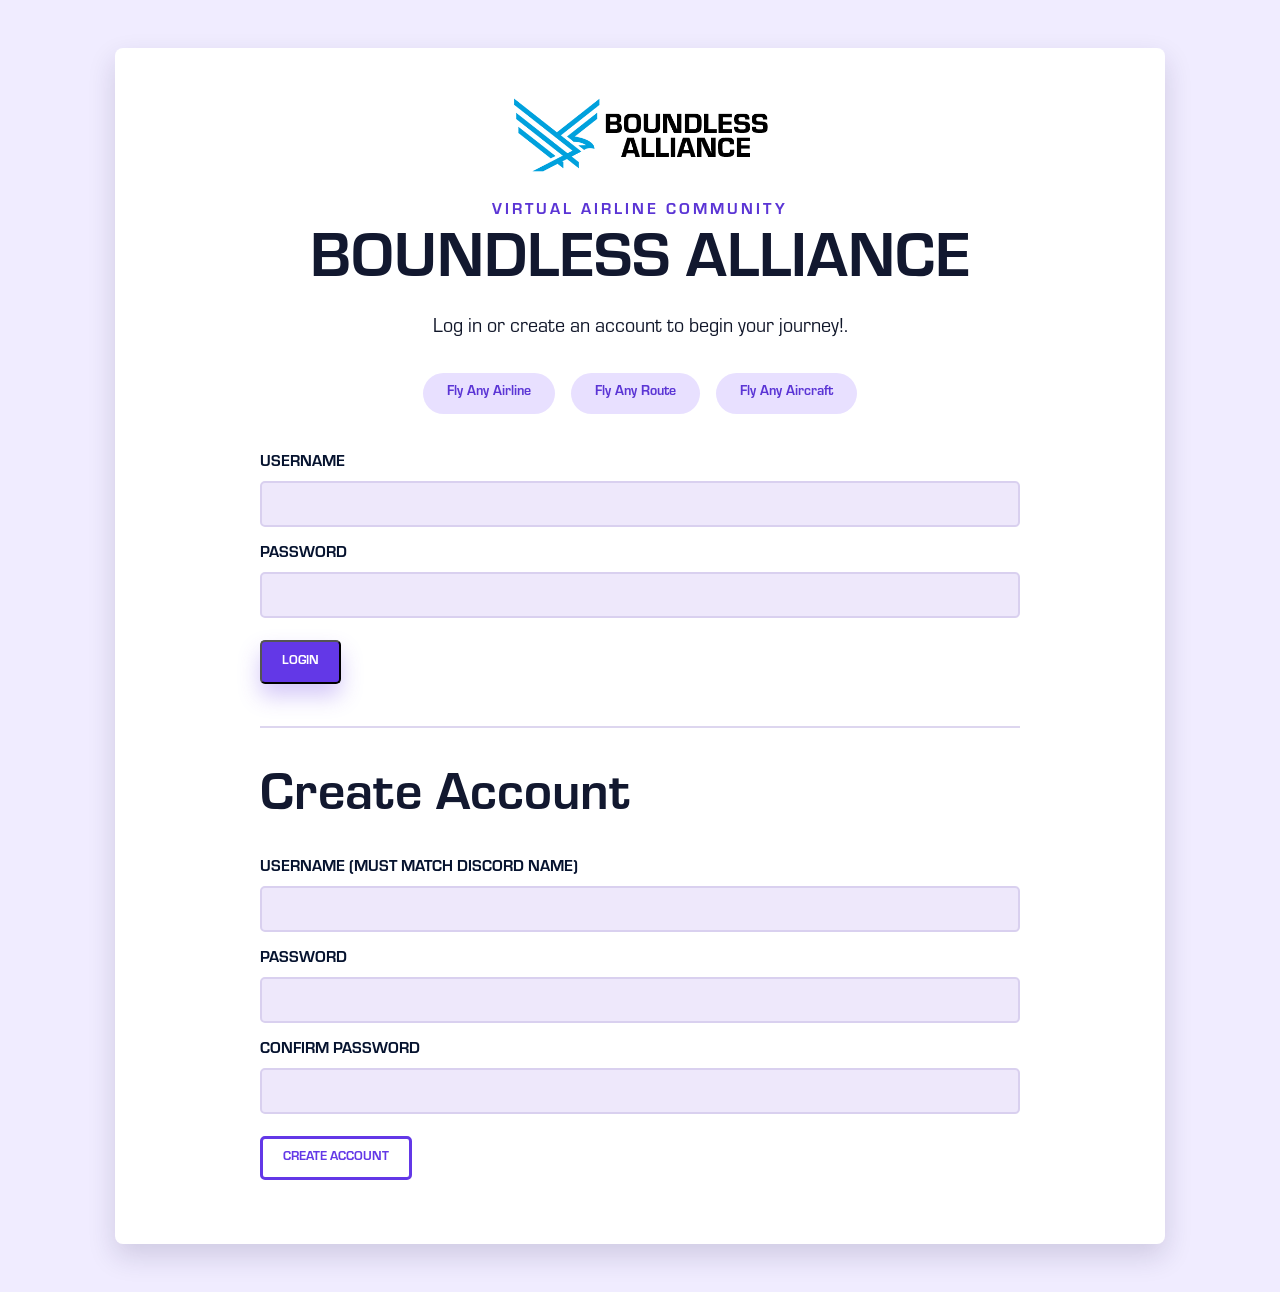
==== commit 123aae5c: "Add files via upload Login Update" ====
--- a/index.html
+++ b/index.html
@@ -3,70 +3,144 @@
 <head>
   <meta charset="UTF-8" />
   <meta name="viewport" content="width=device-width, initial-scale=1.0" />
-  <title>Access | Boundless Alliance</title>
+  <title>Login | Boundless Alliance</title>
   <link rel="stylesheet" href="styles.css" />
 </head>
+
 <body class="access-page-body">
   <main class="access-page">
     <section class="access-card">
       <img class="access-logo" src="assets/logo.png" alt="Boundless Alliance Logo" />
 
       <p class="access-kicker">Virtual Airline Community</p>
-      <h1>About Boundless Alliance</h1>
+      <h1>BOUNDLESS ALLIANCE</h1>
 
       <p class="access-lead">
-        Boundless Alliance is a virtual aviation community built around freedom. We are not locked to one airline, one fleet, or one route network.
+        Log in or create an account to begin your journey!.
       </p>
 
-      <div class="access-pill-row" aria-label="Boundless Alliance core philosophy">
+      <div class="access-pill-row">
         <span>Fly Any Airline</span>
         <span>Fly Any Route</span>
         <span>Fly Any Aircraft</span>
       </div>
 
-      <p class="access-body-text">
-        Pilots can dispatch flights, submit PIREPs, track progress, and be part of a global alliance designed for realistic, flexible flight simulation.
-      </p>
+      <form id="loginForm" class="access-form">
+        <label for="loginUsername">Username</label>
+        <input id="loginUsername" type="text" autocomplete="username" required />
 
-      <form id="accessForm" class="access-form">
-        <label for="accessKey">Access Key</label>
-        <div class="access-input-row">
-          <input id="accessKey" type="password" placeholder="Enter access key" autocomplete="off" required />
-          <button class="btn primary" type="submit">Unlock Site</button>
-        </div>
-        <p id="accessError" class="access-error" aria-live="polite"></p>
+        <label for="loginPassword">Password</label>
+        <input id="loginPassword" type="password" autocomplete="current-password" required />
+
+        <button class="btn primary" type="submit">Login</button>
+        <p id="loginMessage" class="access-error"></p>
       </form>
 
-      <p class="access-note">Access is currently limited during early launch testing.</p>
+      <hr />
+
+      <form id="registerForm" class="access-form">
+        <h2 class="access-section-title">Create Account</h2>
+
+        <label for="registerUsername">Username (must match Discord name)</label>
+        <input id="registerUsername" type="text" autocomplete="username" required />
+
+        <label for="registerPassword">Password</label>
+        <input id="registerPassword" type="password" autocomplete="new-password" required />
+
+        <label for="confirmPassword">Confirm Password</label>
+        <input id="confirmPassword" type="password" autocomplete="new-password" required />
+
+        <button class="btn secondary" type="submit">Create Account</button>
+        <p id="registerMessage" class="access-error"></p>
+      </form>
     </section>
   </main>
 
   <script>
-    const ACCESS_KEYS = [
-      "BoundlessCEO2026",
-      "BoundlessDeveloper2026",
-      "BoundlessOperations2026",
-      "BoundlessPilot2026"
-    ];
+    const APPS_SCRIPT_URL = "https://script.google.com/macros/s/AKfycbzsdeVDsh3OThkWqQG_gFnmjUYpiX3kjBQWUTYn3NNKBIpasVs26yHKij_KJZSgAcscOA/exec";
 
-    const accessForm = document.getElementById("accessForm");
-    const accessKeyInput = document.getElementById("accessKey");
-    const accessError = document.getElementById("accessError");
+    const loginForm = document.getElementById("loginForm");
+    const registerForm = document.getElementById("registerForm");
 
-    accessForm.addEventListener("submit", function(event) {
+    const loginMessage = document.getElementById("loginMessage");
+    const registerMessage = document.getElementById("registerMessage");
+
+    loginForm.addEventListener("submit", async function(event) {
       event.preventDefault();
 
-      const enteredKey = accessKeyInput.value.trim();
+      loginMessage.textContent = "";
 
-      if (ACCESS_KEYS.includes(enteredKey)) {
-        sessionStorage.setItem("boundlessAccess", "granted");
+      const username = document.getElementById("loginUsername").value.trim();
+      const password = document.getElementById("loginPassword").value;
+
+      try {
+        const response = await fetch(APPS_SCRIPT_URL, {
+          method: "POST",
+          body: JSON.stringify({
+            action: "loginUser",
+            username: username,
+            password: password
+          })
+        });
+
+        const result = await response.json();
+
+        if (!result.success) {
+          loginMessage.textContent = result.message || "Login failed.";
+          return;
+        }
+
+        localStorage.setItem("boundlessToken", result.token);
+        localStorage.setItem("boundlessUsername", result.username);
+        localStorage.setItem("boundlessRole", result.role);
+
         window.location.href = "home.html";
-      } else {
-        accessError.textContent = "Incorrect access key. Please try again.";
-        accessKeyInput.classList.add("field-error");
-        accessKeyInput.focus();
+
+      } catch (error) {
+        console.error("Login error:", error);
+        loginMessage.textContent = "Unable to log in. Please try again.";
+      }
+    });
+
+    registerForm.addEventListener("submit", async function(event) {
+      event.preventDefault();
+
+      registerMessage.textContent = "";
+
+      const username = document.getElementById("registerUsername").value.trim();
+      const password = document.getElementById("registerPassword").value;
+      const confirmPassword = document.getElementById("confirmPassword").value;
+
+      if (password !== confirmPassword) {
+        registerMessage.textContent = "Passwords do not match.";
+        return;
+      }
+
+      try {
+        const response = await fetch(APPS_SCRIPT_URL, {
+          method: "POST",
+          body: JSON.stringify({
+            action: "registerUser",
+            username: username,
+            password: password
+          })
+        });
+
+        const result = await response.json();
+
+        if (!result.success) {
+          registerMessage.textContent = result.message || "Account creation failed.";
+          return;
+        }
+
+        registerMessage.textContent = "Account created. You can now log in.";
+        registerForm.reset();
+
+      } catch (error) {
+        console.error("Register error:", error);
+        registerMessage.textContent = "Unable to create account. Please try again.";
       }
     });
   </script>
 </body>
-</html>
+</html>
--- a/styles.css
+++ b/styles.css
@@ -555,7 +555,7 @@
    DISPATCH PAGE
    ========================================================= */
 .dispatch-page {
-  background: #fff;
+  background: #ecefff;
   overflow: hidden;
 }
 
@@ -672,7 +672,7 @@
 
 .dispatch-search-panel,
 .dispatch-results-panel {
-  background: #f6f6f9;
+  background: #ecefff;
   border-radius: 28px;
   padding: 24px;
   margin-bottom: 28px;
@@ -775,7 +775,7 @@
   padding: 28px;
   background: #fff;
   border-radius: 18px;
-  box-shadow: 0 16px 35px rgba(25, 28, 50, 14);
+  box-shadow: 0 10px 10px rgba(25, 28, 50, .5);
   color: #101629;
   margin: 0 auto;
 }
@@ -944,7 +944,7 @@
   padding: 18px 24px;
   border: 1px solid var(--purple);
   border-radius: 8px;
-  background: #f7f3ff;
+  background: #ecefff;
 }
 
 .note-icon {
@@ -1093,67 +1093,6 @@
   padding: 4px;
 }
 
-
-/* Option 3 Aircraft Card */
-.result-card-grid{
- display:flex;
- justify-content:center;
-}
-.option3-card{
- width:520px;
- max-width:100%;
- padding:32px;
- border-radius:20px;
-}
-.option3-top{
- text-align:center;
-}
-.option3-logo{
- width:140px;
- height:80px;
- object-fit:contain;
- margin-bottom:12px;
-}
-.option3-airline{
- font-family:var(--font-section-title);
- font-size:32px;
- color:var(--ink);
-}
-.option3-divider{
- height:1px;
- background:#e2e2ee;
- margin:24px 0;
-}
-.option3-row{
- text-align:center;
- margin-bottom:22px;
-}
-.option3-label{
- display:block;
- text-transform:uppercase;
- color:#7a7f90;
- font-size:12px;
- margin-bottom:8px;
- font-family:var(--font-section-link);
-}
-.option3-value{
- font-size:36px;
- color:var(--purple);
- font-family:var(--font-flight-route);
-}
-.option3-btn{
- display:flex;
- justify-content:center;
- align-items:center;
- height:58px;
- border:2px solid var(--purple);
- border-radius:12px;
- text-decoration:none;
- color:var(--purple);
- font-family:var(--font-button);
- text-transform:uppercase;
-}
-
 /* Final Aircraft Search Result Card - Option 3 layout */
 .result-card-grid {
   display: flex;
@@ -1337,11 +1276,11 @@
    PIREP PAGE - Mockup Matching Layout
    ========================================================= */
 .pirep-page-body {
-  background: #f0ecff;
+  background: #ecefff;
 }
 
 .pirep-page {
-  background: #f0ecff;
+  background: #ecefff;
   padding: 58px 0 72px;
 }
 
@@ -1695,14 +1634,710 @@
 }
 
 /* =========================================================
-   ACCESS KEY LANDING PAGE
+   OPERATIONS PAGE
    ========================================================= */
+.operations-page-body {
+  background: #ecefff;
+}
+
+.operations-page {
+  background: #ecefff;
+  padding: 58px 0 72px;
+}
+
+.operations-hero,
+.operations-card {
+  width: min(1075px, calc(100% - 96px));
+  margin-left: auto;
+  margin-right: auto;
+}
+
+.operations-hero {
+  display: grid;
+  grid-template-columns: 1fr 600px;
+  align-items: center;
+  gap: 44px;
+  margin-bottom: 38px;
+}
+
+.operations-title-block {
+  display: flex;
+  align-items: center;
+  gap: 26px;
+}
+
+.operations-title-block img {
+  width: 115px;
+  height: 115px;
+  object-fit: contain;
+}
+
+.operations-title-block h1 {
+  margin: 0;
+  font-family: var(--font-cta-title);
+  font-size: 66px;
+  line-height: .82;
+  letter-spacing: -0.02em;
+  text-transform: uppercase;
+  color: #050509;
+}
+
+.operations-title-block h2 {
+  margin: 6px 0 10px;
+  font-family: var(--font-section-title);
+  font-size: 26px;
+  color: #050509;
+}
+
+.operations-title-block p {
+  margin: 0;
+  font-size: 13px;
+  color: #252538;
+}
+
+.operations-stats-card {
+  display: grid;
+  grid-template-columns: 260px 2px 260px;
+  align-items: center;
+  background: #fff;
+  border-radius: 12px;
+  padding: 20px 22px;
+  box-shadow: 0 8px 18px rgba(16, 22, 41, .25);
+  max-width: 500px;
+  width: 100%;
+  min-height: 135px;
+  margin-left: 0px;
+}
+
+.operations-stat-block {
+  display: grid;
+  grid-template-columns: 48px 1fr;
+  align-items: center;
+  gap: 12px;
+  justify-content: start;
+}
+
+.operations-stat-block > div {
+    margin-left: -70px;
+}
+
+.operations-stat-block img {
+  width: 46px;
+  height: 46px;
+  object-fit: contain;
+  position: relative;
+  top: -30px;
+}
+
+.operations-stat-block:last-child img {
+    position: relative;
+    left: -10px;
+}
+
+.operations-stat-block h3 {
+  margin: 0 0 4px;
+  font-family: var(--font-section-title);
+  font-size: 20px;
+  line-height: 1;
+  color: #050509;
+  text-align: center;
+}
+
+.operations-stat-block strong {
+  display: block;
+  font-family: var(--font-stat-number);
+  font-size: 44px;
+  line-height: .85;
+  color: #050509;
+  text-align: center;
+}
+
+.operations-stat-block span {
+  display: block;
+  margin-top: 6px;
+  font-size: 15px;
+  color: #a3a0a8;
+  text-align: center;
+}
+
+.operations-stat-divider {
+  width: 2px;
+  height: 92px;
+  background: #eee9fb;
+  margin: 0 -30px;
+}
+
+.operations-card {
+  background: #fff;
+  border-radius: 7px;
+  padding: 28px 26px 42px;
+  box-shadow: 0 3px 15px rgba(16, 22, 41, .22);
+}
+
+.operations-card > h2 {
+  margin: 0 0 30px;
+  font-family: var(--font-section-title);
+  font-size: 42px;
+  line-height: 1;
+  color: #050509;
+}
+
+.operations-tabs {
+  display: grid;
+  grid-template-columns: 135px 195px 140px 140px 155px;
+  justify-content: space-around;
+  gap: 22px;
+  margin-bottom: 22px;
+}
+
+.operations-tab {
+  height: 45px;
+  border: 3px solid var(--purple);
+  border-radius: 5px;
+  background: #fff;
+  color: var(--purple);
+  font-family: var(--font-button);
+  font-size: 16px;
+  text-transform: uppercase;
+  cursor: pointer;
+  transition: .18s ease;
+}
+
+.operations-tab.active,
+.operations-tab:hover {
+  background: var(--purple);
+  color: #fff;
+  box-shadow: 0 8px 14px rgba(99, 56, 231, .16);
+}
+
+.operations-divider {
+  height: 3px;
+  background: #eee9fb;
+  margin-bottom: 24px;
+}
+
+.operations-panel {
+  display: none;
+}
+
+.operations-panel.active {
+  display: block;
+}
+
+.operations-panel-header {
+  display: flex;
+  align-items: center;
+  justify-content: space-between;
+  gap: 18px;
+  margin-bottom: 24px;
+}
+
+.operations-panel-header h3 {
+  margin: 0;
+  font-family: var(--font-section-title);
+  font-size: 32px;
+  color: #050509;
+}
+
+.operations-panel-header p {
+  margin: 2px 0 0;
+  font-size: 18px;
+  color: #252538;
+}
+
+.operations-outline-btn {
+  min-width: 136px;
+  height: 42px;
+  border: 3px solid var(--purple);
+  border-radius: 5px;
+  background: #fff;
+  color: var(--purple);
+  font-family: var(--font-button);
+  font-size: 15px;
+  cursor: pointer;
+  transition: .18s ease;
+}
+
+.operations-outline-btn:hover {
+  background: #f5f1ff;
+}
+
+.pirep-review-grid {
+  display: grid;
+  grid-template-columns: repeat(3, 1fr);
+  gap: 70px;
+  padding: 0 42px 0;
+}
+
+.ops-pirep-card {
+  background: #fff;
+  border-radius: 9px;
+  padding: 12px 16px 17px;
+  box-shadow: 0 3px 15px rgba(16, 22, 41, .28);
+  border: 1px solid rgba(222, 221, 234, .8);
+}
+
+.ops-pirep-topline {
+  display: flex;
+  align-items: center;
+  justify-content: space-between;
+  gap: 12px;
+}
+
+.ops-pirep-topline h4 {
+  margin: 0;
+  font-family: var(--font-section-title);
+  font-size: 34px;
+  color: #050509;
+}
+
+.ops-pirep-topline span {
+  display: inline-flex;
+  align-items: center;
+  justify-content: center;
+  min-width: 84px;
+  height: 24px;
+  padding: 0 12px;
+  border-radius: 999px;
+  border: 3px solid #e39f00;
+  background: #ffc124;
+  color: #946700;
+  font-family: var(--font-button);
+  font-size: 14px;
+  text-transform: uppercase;
+}
+
+.ops-pirep-card p {
+  margin: 4px 0;
+  color: #242434;
+  font-size: 16px;
+  line-height: 1.25;
+}
+
+.ops-pirep-card strong {
+  display: block;
+  margin: 13px 0 6px;
+  font-family: var(--font-flight-route);
+  font-size: 32px;
+  line-height: 1;
+  color: var(--purple);
+}
+
+.ops-pirep-card button {
+  width: 100%;
+  height: 45px;
+  margin-top: 10px;
+  border: 3px solid var(--purple);
+  border-radius: 5px;
+  background: #fff;
+  color: var(--purple);
+  font-family: var(--font-button);
+  font-size: 20px;
+  cursor: pointer;
+  transition: .18s ease;
+}
+
+.ops-pirep-card button:hover {
+  background: var(--purple);
+  color: #fff;
+}
+
+.operations-placeholder-grid {
+  display: grid;
+  grid-template-columns: repeat(3, 1fr);
+  gap: 26px;
+}
+
+.operations-tool-card {
+  min-height: 140px;
+  display: flex;
+  align-items: center;
+  justify-content: center;
+  text-align: center;
+  border: 2px solid #ded7ef;
+  border-radius: 9px;
+  background: #f8f6ff;
+  color: #251c54;
+  font-family: var(--font-section-title);
+  font-size: 22px;
+}
+
+@media (max-width: 1100px) {
+  .operations-hero,
+  .operations-card {
+    width: min(100% - 36px, 1075px);
+  }
+
+  .operations-hero {
+    grid-template-columns: 1fr;
+  }
+
+  .operations-tabs {
+    grid-template-columns: repeat(2, 1fr);
+    justify-content: stretch;
+  }
+
+  .pirep-review-grid,
+  .operations-placeholder-grid {
+    grid-template-columns: 1fr;
+    gap: 24px;
+    padding: 0;
+  }
+}
+
+@media (max-width: 650px) {
+  .operations-page {
+    padding-top: 32px;
+  }
+
+  .operations-title-block {
+    align-items: flex-start;
+    gap: 16px;
+  }
+
+  .operations-title-block img {
+    width: 72px;
+    height: 72px;
+  }
+
+  .operations-title-block h1 {
+    font-size: 48px;
+  }
+
+  .operations-title-block h2 {
+    font-size: 20px;
+  }
+
+  .operations-stats-card {
+    grid-template-columns: 1fr;
+    gap: 22px;
+  }
+
+  .operations-stat-divider {
+    width: 100%;
+    height: 3px;
+    margin: 0;
+  }
+
+  .operations-tabs {
+    grid-template-columns: 1fr;
+  }
+
+  .operations-panel-header {
+    align-items: stretch;
+    flex-direction: column;
+  }
+
+  .operations-outline-btn {
+    width: 100%;
+  }
+  
+}
+
+.pirep-modal {
+  position: fixed;
+  inset: 0;
+  z-index: 100;
+  display: none;
+  align-items: center;
+  justify-content: center;
+  padding: 32px;
+  background: rgba(10, 10, 20, 0.58);
+}
+
+.pirep-modal.open {
+  display: flex;
+}
+
+.pirep-modal-card {
+  position: relative;
+  width: min(1050px, 100%);
+  max-height: 88vh;
+  overflow-y: auto;
+  background: #fff;
+  border-radius: 10px;
+  padding: 32px;
+  box-shadow: 0 24px 60px rgba(0, 0, 0, 0.35);
+}
+
+.pirep-modal-close {
+  position: absolute;
+  top: 18px;
+  right: 22px;
+  border: none;
+  background: transparent;
+  font-size: 38px;
+  line-height: 1;
+  cursor: pointer;
+}
+
+.pirep-modal-card h2 {
+  margin: 0;
+  font-family: var(--font-section-title);
+  font-size: 42px;
+}
+
+#modalPirepSubtitle {
+  margin: 8px 0 24px;
+  color: #5d6375;
+}
+
+.modal-section {
+  margin-top: 28px;
+  padding-top: 22px;
+  border-top: 3px solid #eee9fb;
+}
+
+.modal-section h3 {
+  margin: 0 0 18px;
+  font-family: var(--font-section-title);
+  font-size: 28px;
+}
+
+.modal-grid {
+  display: grid;
+  grid-template-columns: repeat(4, 1fr);
+  gap: 18px;
+}
+
+.modal-grid div,
+.modal-wide {
+  background: #eee9fb;
+  border: 2px solid #ded7ef;
+  border-radius: 6px;
+  padding: 12px 14px;
+}
+
+.modal-grid span,
+.modal-wide span {
+  display: block;
+  margin-bottom: 6px;
+  font-family: var(--font-section-link);
+  font-size: 13px;
+  color: #555;
+}
+
+.modal-grid strong,
+.modal-wide strong {
+  display: block;
+  font-family: var(--font-body);
+  font-size: 18px;
+  color: #101629;
+}
+
+.modal-wide {
+  margin-top: 18px;
+}
+
+.pirep-modal-actions {
+  display: flex;
+  justify-content: flex-end;
+  gap: 14px;
+  margin-top: 30px;
+}
+
+.modal-deny-btn,
+.modal-approve-btn {
+  min-width: 140px;
+  height: 46px;
+  border-radius: 5px;
+  font-family: var(--font-button);
+  font-size: 16px;
+  cursor: pointer;
+}
+
+.modal-deny-btn {
+  border: 3px solid #c82333;
+  background: #fff;
+  color: #c82333;
+}
+
+.modal-approve-btn {
+  border: 3px solid #139700;
+  background: #139700;
+  color: #fff;
+}
+
+/* ================================
+   PILOT PORTAL
+================================ */
+
+.portal-body {
+  background: #ecefff;
+  min-height: 100vh;
+}
+
+.portal-layout {
+  display: grid;
+  grid-template-columns: 260px 1fr;
+  min-height: calc(100vh - 90px);
+  background: #ecefff;
+}
+
+.portal-sidebar {
+  padding: 40px 28px;
+  display: flex;
+  flex-direction: column;
+  gap: 18px;
+}
+
+.portal-side-link {
+  border: none;
+  background: transparent;
+  color: #6f6f6f;
+  font-size: 16px;
+  font-weight: 600;
+  padding: 16px 18px;
+  border-radius: 8px;
+  text-align: left;
+  cursor: pointer;
+  display: flex;
+  align-items: center;
+  gap: 18px;
+  width: 100%;
+  transition: all .2s ease;
+}
+
+.portal-side-link img {
+  width: 26px;
+  height: 26px;
+  object-fit: contain;
+  flex-shrink: 0;
+}
+
+.portal-side-link.active {
+  background: #5b35d5;
+  color: white;
+  box-shadow: 0 12px 25px rgba(91,53,213,.25);
+}
+
+.portal-side-link:hover:not(.active) {
+  background: rgba(91,53,213,.08);
+}
+
+.portal-side-link span {
+  font-size: 15px;
+}
+
+.portal-content {
+  padding: 28px 48px 60px;
+}
+
+.portal-content h1 {
+  font-size: 58px;
+  line-height: 1;
+  margin: 0;
+  font-weight: 900;
+  color: #050505;
+}
+
+.portal-subtitle {
+  font-size: 20px;
+  margin: 8px 0 26px;
+  color: #333;
+}
+
+.portal-card {
+  background: white;
+  border-radius: 6px;
+  padding: 24px;
+  margin-bottom: 32px;
+  box-shadow: 0 12px 24px rgba(37, 25, 73, 0.18);
+  position: relative;
+}
+
+.profile-card {
+  display: block;
+}
+
+.portal-card h2 {
+  margin: 0 0 22px;
+  font-size: 24px;
+  font-weight: 900;
+}
+
+.profile-grid {
+  display: grid;
+  grid-template-columns: repeat(2, minmax(220px, 1fr));
+  gap: 28px 70px;
+}
+
+.profile-grid div {
+  display: flex;
+  flex-direction: column;
+  gap: 6px;
+}
+
+.profile-grid small {
+  color: #888;
+  font-size: 13px;
+  font-weight: 600;
+}
+
+.profile-grid strong {
+  color: #050505;
+  font-size: 22px;
+  font-weight: 900;
+}
+
+.profile-edit-btn {
+  display: block;
+  margin-top: 30px;
+  margin-left: auto;
+}
+
+.preferences-btn {
+  float: right;
+  margin-top: -40px;
+}
+
+.preferences-grid {
+  grid-template-columns: repeat(2, 1fr);
+}
+
+@media (max-width: 900px) {
+  .portal-layout {
+    grid-template-columns: 1fr;
+  }
+
+  .portal-sidebar {
+    flex-direction: row;
+    overflow-x: auto;
+    padding: 20px;
+  }
+
+  .portal-content {
+    padding: 24px;
+  }
+
+  .portal-content h1 {
+    font-size: 42px;
+  }
+
+  .profile-card {
+    grid-template-columns: 1fr;
+  }
+
+  .avatar-panel {
+    border-left: none;
+    border-top: 3px solid #cfcfcf;
+    padding-top: 24px;
+  }
+
+  .profile-grid,
+  .preferences-grid {
+    grid-template-columns: 1fr;
+  }
+}
+
+/* ================================
+   LOGIN / REGISTER PAGE
+================================ */
+
 .access-page-body {
+  background: #f0ecff;
   min-height: 100vh;
-  background:
-    linear-gradient(135deg, rgba(7, 27, 61, 0.88), rgba(99, 56, 231, 0.72)),
-    url('assets/hero-map-bg.png') center center / cover no-repeat;
-  color: var(--white);
+  font-family: inherit;
 }
 
 .access-page {
@@ -1710,118 +2345,399 @@
   display: flex;
   align-items: center;
   justify-content: center;
-  padding: 32px 18px;
+  padding: 48px 20px;
 }
 
 .access-card {
-  width: min(920px, 100%);
-  padding: clamp(28px, 5vw, 56px);
-  border: 1px solid rgba(255, 255, 255, 0.2);
-  border-radius: 22px;
-  background: rgba(255, 255, 255, 0.94);
-  color: var(--ink);
-  box-shadow: 0 24px 80px rgba(0, 0, 0, 0.25);
+  width: 100%;
+  max-width: 1050px;
+  background: white;
+  border-radius: 8px;
+  padding: 48px 72px;
+  box-shadow: 0 12px 28px rgba(37, 25, 73, 0.16);
+}
+
+.access-logo {
+  display: block;
+  width: 260px;
+  margin: 0 auto 28px;
+}
+
+.access-kicker {
   text-align: center;
-}
-
-.access-logo {
-  width: min(260px, 72vw);
-  margin-bottom: 26px;
-}
-
-.access-kicker {
-  margin: 0 0 12px;
-  color: var(--purple);
-  font-family: var(--font-button);
-  text-transform: uppercase;
-  letter-spacing: 0.14em;
-  font-size: 13px;
+  color: #5b35d5;
+  font-weight: 900;
+  letter-spacing: 3px;
+  text-transform: uppercase;
+  margin-bottom: 12px;
 }
 
 .access-card h1 {
-  margin: 0 0 20px;
-  font-family: var(--font-hero-title);
-  font-size: clamp(34px, 5vw, 64px);
-  line-height: 0.95;
-  text-transform: uppercase;
-}
-
-.access-lead,
-.access-body-text {
-  max-width: 680px;
-  margin: 0 auto 24px;
-  color: #303447;
+  text-align: center;
+  font-size: 64px;
+  line-height: 1;
+  margin: 0 0 18px;
+  color: #12182f;
+  font-weight: 900;
+}
+
+.access-lead {
+  text-align: center;
   font-size: 20px;
-  line-height: 1.45;
+  margin-bottom: 32px;
 }
 
 .access-pill-row {
   display: flex;
   justify-content: center;
-  gap: 14px;
-  flex-wrap: wrap;
-  margin: 30px 0;
+  gap: 16px;
+  margin-bottom: 40px;
 }
 
 .access-pill-row span {
-  padding: 12px 18px;
+  background: #e8e0ff;
+  color: #5b35d5;
+  font-weight: 900;
+  padding: 12px 24px;
   border-radius: 999px;
-  background: rgba(99, 56, 231, 0.10);
-  color: var(--purple);
-  font-family: var(--font-button);
-  text-transform: uppercase;
-  font-size: 13px;
+  font-size: 14px;
 }
 
 .access-form {
-  max-width: 620px;
-  margin: 34px auto 0;
-  text-align: left;
+  max-width: 760px;
+  margin: 0 auto;
 }
 
 .access-form label {
   display: block;
-  margin-bottom: 10px;
-  font-family: var(--font-button);
-  text-transform: uppercase;
-  font-size: 13px;
-  color: var(--navy);
-}
-
-.access-input-row {
-  display: flex;
-  gap: 12px;
-}
-
-.access-input-row input {
-  flex: 1;
-  min-height: 48px;
+  font-weight: 900;
+  text-transform: uppercase;
+  margin-bottom: 8px;
+  color: #06132f;
+}
+
+.access-form input {
+  width: 100%;
+  height: 46px;
+  border: 2px solid #d9d0ef;
+  background: #eee8fb;
+  border-radius: 5px;
   padding: 0 16px;
-  border: 1px solid var(--line);
-  border-radius: 7px;
-  font: inherit;
+  font-size: 16px;
+  margin-bottom: 18px;
+}
+
+.access-form input:focus {
+  outline: none;
+  border-color: #5b35d5;
+}
+
+.access-form button {
+  margin-top: 4px;
+}
+
+.access-card hr {
+  border: none;
+  border-top: 2px solid #ddd6ef;
+  margin: 42px auto;
+  max-width: 760px;
+}
+
+.access-form h2 {
+  font-size: 48px;
+  font-weight: 900;
+  line-height: 1;
+  margin-bottom: 26px;
+  color: #12182f;
+  text-transform: none;
+  font-family: inherit;
 }
 
 .access-error {
+  color: #d00025;
+  font-weight: 800;
+  margin-top: 14px;
+}
+
+@media (max-width: 800px) {
+  .access-card {
+    padding: 36px 24px;
+  }
+
+  .access-card h1 {
+    font-size: 42px;
+  }
+
+  .access-logo {
+    width: 220px;
+  }
+
+  .access-pill-row {
+    flex-direction: column;
+    align-items: center;
+  }
+}
+
+.access-section-title {
+  font-family: var(--font-section-title) !important;
+  font-size: 54px !important;
+  font-weight: 900 !important;
+  color: #12182f !important;
+  line-height: 1 !important;
+  margin-bottom: 32px !important;
+  text-transform: none !important;
+}
+
+.access-page-body,
+.access-page-body * {
+  font-family: var(--font-body) !important;
+}
+
+.access-card h1,
+.access-section-title {
+  font-family: var(--font-section-title) !important;
+}
+
+.access-form label,
+.access-form button,
+.access-pill-row span,
+.access-kicker {
+  font-family: var(--font-button) !important;
+}
+
+/* ================================
+   EDIT PROFILE MODAL
+================================ */
+
+.portal-modal {
+  position: fixed;
+  inset: 0;
+  z-index: 200;
+  display: none;
+  align-items: center;
+  justify-content: center;
+  padding: 32px;
+  background: rgba(10, 10, 20, 0.58);
+}
+
+.portal-modal.open {
+  display: flex;
+}
+
+.portal-modal-card {
+  position: relative;
+  width: min(560px, 100%);
+  background: white;
+  border-radius: 10px;
+  padding: 32px;
+  box-shadow: 0 24px 60px rgba(0, 0, 0, 0.35);
+}
+
+.portal-modal-close {
+  position: absolute;
+  top: 16px;
+  right: 20px;
+  border: none;
+  background: transparent;
+  font-size: 38px;
+  line-height: 1;
+  cursor: pointer;
+}
+
+.portal-modal-card h2 {
+  margin: 0;
+  font-family: var(--font-section-title);
+  font-size: 42px;
+  color: #050509;
+}
+
+.portal-modal-card p {
+  margin: 8px 0 24px;
+  color: #5d6375;
+  font-size: 17px;
+}
+
+.portal-edit-form label {
+  display: flex;
+  flex-direction: column;
+  gap: 8px;
+  margin-bottom: 18px;
+  font-family: var(--font-section-link);
+  font-size: 15px;
+  color: #101010;
+  text-transform: uppercase;
+}
+
+.portal-edit-form input {
+  width: 100%;
+  height: 44px;
+  border: 2px solid #ded7ef;
+  border-radius: 5px;
+  background: #eee9fb;
+  color: #101629;
+  font-family: var(--font-body);
+  font-size: 17px;
+  padding: 0 14px;
+  outline: none;
+}
+
+.portal-edit-form input:focus {
+  border-color: var(--purple);
+  box-shadow: 0 0 0 3px rgba(99, 56, 231, .12);
+}
+
+.portal-edit-message {
   min-height: 20px;
-  margin: 10px 0 0;
+  margin: 6px 0 18px;
   color: #c82333;
   font-family: var(--font-button);
-  font-size: 14px;
-}
-
-.access-note {
-  margin: 26px 0 0;
-  color: var(--muted);
-  font-size: 15px;
-}
-
-@media (max-width: 640px) {
-  .access-input-row {
-    flex-direction: column;
-  }
-
-  .access-input-row .btn {
-    width: 100%;
-  }
-}
+}
+
+.portal-modal-actions {
+  display: flex;
+  justify-content: flex-end;
+  gap: 14px;
+  margin-top: 24px;
+}
+
+.portal-edit-form select {
+  width: 100%;
+  height: 44px;
+  border: 2px solid #ded7ef;
+  border-radius: 5px;
+  background: #eee9fb;
+  color: #101629;
+  font-family: var(--font-body);
+  font-size: 17px;
+  padding: 0 14px;
+  outline: none;
+}
+
+.portal-edit-form input[readonly] {
+  opacity: 0.7;
+  cursor: not-allowed;
+}
+
+.switch-row {
+  position: relative;
+  display: grid !important;
+  grid-template-columns: 1fr auto;
+  align-items: center;
+  gap: 14px;
+}
+
+.switch-row input {
+  display: none;
+}
+
+.portal-switch {
+  width: 56px;
+  height: 30px;
+  border-radius: 999px;
+  background: #bbb;
+  position: relative;
+  cursor: pointer;
+  transition: 0.2s ease;
+}
+
+.portal-switch::after {
+  content: "";
+  position: absolute;
+  top: 4px;
+  left: 4px;
+  width: 22px;
+  height: 22px;
+  border-radius: 50%;
+  background: white;
+  transition: 0.2s ease;
+}
+
+.switch-row input:checked + .portal-switch {
+  background: var(--purple);
+}
+
+.switch-row input:checked + .portal-switch::after {
+  transform: translateX(26px);
+}
+
+/* Condense Pilot Portal profile layout */
+.portal-content {
+  max-width: 1100px;
+  padding: 28px 36px 60px;
+}
+
+.profile-grid,
+.preferences-grid {
+  grid-template-columns: repeat(3, 1fr);
+  gap: 28px 46px;
+}
+
+.portal-card {
+  padding: 24px 28px;
+}
+
+.profile-edit-btn,
+.preferences-btn {
+  float: none;
+  display: block;
+  margin: 24px 0 0 auto;
+}
+
+.portal-layout {
+  grid-template-columns: 220px 1fr;
+}
+
+.portal-sidebar {
+  padding: 34px 22px;
+}
+
+.portal-card.preferences-card {
+    max-width: 850px;
+    margin-left: 0;
+    margin-right: auto;
+}
+
+.preferences-card .preferences-grid {
+  display: grid;
+  grid-template-columns: repeat(2, minmax(220px, 1fr)) !important;
+  gap: 28px 70px;
+}
+
+/* Pilot Portal polish */
+.portal-layout {
+  grid-template-columns: 220px 1fr;
+}
+
+.portal-content {
+  max-width: 1100px;
+  margin: 0 auto;
+  padding: 28px 36px 60px;
+}
+
+.portal-card,
+.preferences-card {
+  max-width: 1000px;
+  margin-left: auto;
+  margin-right: auto;
+  padding: 32px 36px;
+}
+
+.profile-grid,
+.preferences-card .preferences-grid {
+  gap: 34px 80px;
+}
+
+.portal-card h2 {
+  margin-bottom: 28px;
+}
+
+.profile-edit-btn,
+.preferences-btn {
+  margin-top: 34px;
+  margin-left: auto;
+}
+
+.portal-side-link {
+  min-height: 58px;
+}
+
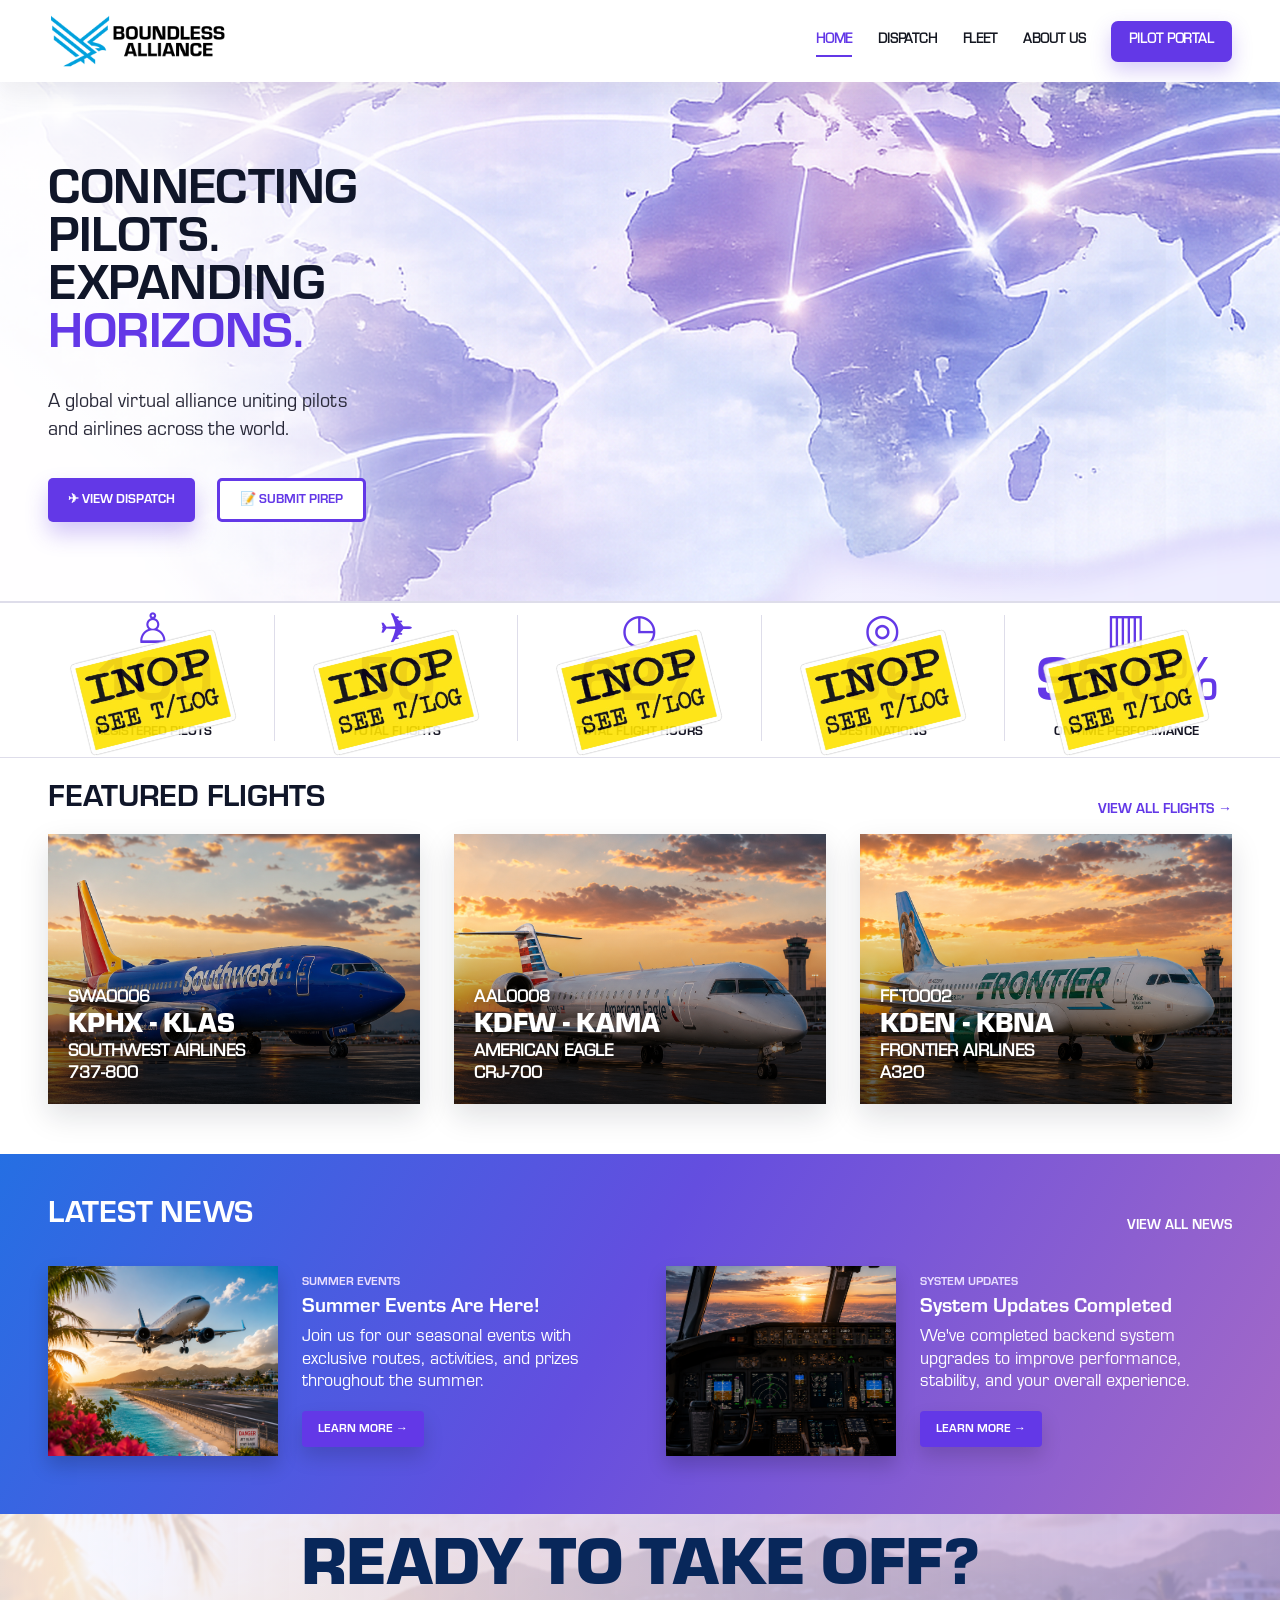
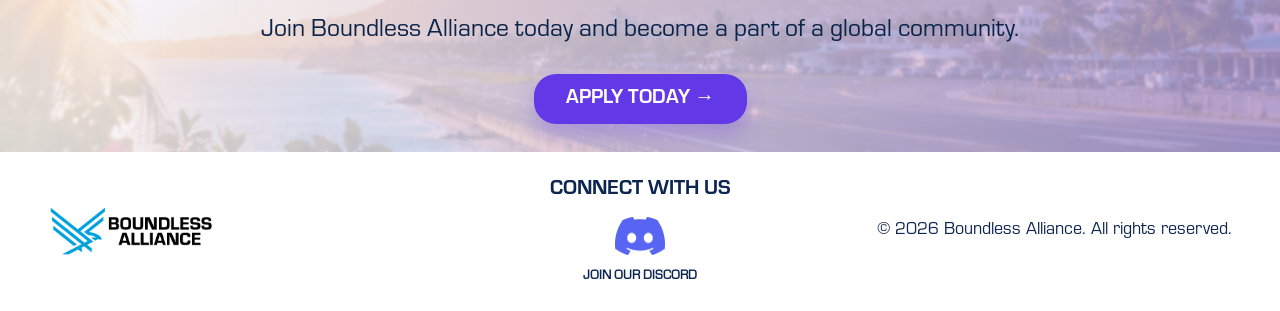
==== commit 98fcdf89: "Add files via upload BETA HOTFIX 1.1" ====
--- a/index.html
+++ b/index.html
@@ -3,144 +3,200 @@
 <head>
   <meta charset="UTF-8" />
   <meta name="viewport" content="width=device-width, initial-scale=1.0" />
-  <title>Login | Boundless Alliance</title>
+  <title>Home | Boundless Alliance</title>
   <link rel="stylesheet" href="styles.css" />
 </head>
-
-<body class="access-page-body">
-  <main class="access-page">
-    <section class="access-card">
-      <img class="access-logo" src="assets/logo.png" alt="Boundless Alliance Logo" />
-
-      <p class="access-kicker">Virtual Airline Community</p>
-      <h1>BOUNDLESS ALLIANCE</h1>
-
-      <p class="access-lead">
-        Log in or create an account to begin your journey!.
-      </p>
-
-      <div class="access-pill-row">
-        <span>Fly Any Airline</span>
-        <span>Fly Any Route</span>
-        <span>Fly Any Aircraft</span>
-      </div>
-
-      <form id="loginForm" class="access-form">
-        <label for="loginUsername">Username</label>
-        <input id="loginUsername" type="text" autocomplete="username" required />
-
-        <label for="loginPassword">Password</label>
-        <input id="loginPassword" type="password" autocomplete="current-password" required />
-
-        <button class="btn primary" type="submit">Login</button>
-        <p id="loginMessage" class="access-error"></p>
-      </form>
-
-      <hr />
-
-      <form id="registerForm" class="access-form">
-        <h2 class="access-section-title">Create Account</h2>
-
-        <label for="registerUsername">Username (must match Discord name)</label>
-        <input id="registerUsername" type="text" autocomplete="username" required />
-
-        <label for="registerPassword">Password</label>
-        <input id="registerPassword" type="password" autocomplete="new-password" required />
-
-        <label for="confirmPassword">Confirm Password</label>
-        <input id="confirmPassword" type="password" autocomplete="new-password" required />
-
-        <button class="btn secondary" type="submit">Create Account</button>
-        <p id="registerMessage" class="access-error"></p>
-      </form>
+<body>
+  <header class="site-header">
+    <a class="brand" href="index.html">
+      <img src="assets/logo.png" alt="Boundless Alliance Logo" />
+    </a>
+
+    <nav class="main-nav" aria-label="Main navigation">
+      <a class="nav-text nav-home active" href="index.html">Home</a>
+      <a class="nav-text nav-dispatch" href="dispatch.html">Dispatch</a>
+      <a class="nav-text nav-fleet" href="#fleet">Fleet</a>
+      <a class="nav-text nav-about" href="#about">About Us</a>
+      <a id="operationsNavLink" class="nav-text operations-only" href="operations.html">Operations</a>
+      <a class="nav-text nav-pireps" href="pireps.html">PIREPs</a>
+      <a class="nav-text nav-pireps" href="#apply">Apply</a>
+      <a class="nav-text nav-portal portal-btn" href="#" id="pilotPortalLink">Pilot Portal</a>
+    </nav>
+  </header>
+
+  <main>
+    <section class="hero">
+      <img class="hero-map" src="assets/world-map.png" alt="World route map" />
+      <div class="hero-copy">
+        <h1 class="hero-title">Connecting<br>pilots.<br>Expanding<br><span class="hero-title-accent">horizons.</span></h1>
+        <p class="hero-subtitle">A global virtual alliance uniting pilots and airlines across the world.</p>
+        <div class="hero-actions">
+          <a class="btn primary btn-dispatch" href="dispatch.html">✈ View Dispatch</a>
+          <a class="btn secondary btn-pirep" href="pireps.html">📝 Submit PIREP</a>
+        </div>
+      </div>
+    </section>
+
+    <section class="stats-bar" aria-label="Alliance statistics">
+      <article class="stat-card stat-registered">
+        <img src="assets/inop.png" class="inop1" alt="">
+        <div class="stat-icon stat-icon-registered">♙</div>
+        <strong class="stat-number stat-number-registered">100</strong>
+        <span class="stat-label stat-label-registered">Registered Pilots</span>
+      </article>
+      <article class="stat-card stat-flights">
+        <img src="assets/inop.png" class="inop2" alt="">
+        <div class="stat-icon stat-icon-flights">✈</div>
+        <strong class="stat-number stat-number-flights">50</strong>
+        <span class="stat-label stat-label-flights">Total Flights</span>
+      </article>
+      <article class="stat-card stat-hours">
+        <img src="assets/inop.png" class="inop3" alt="">
+        <div class="stat-icon stat-icon-hours">◷</div>
+        <strong class="stat-number stat-number-hours">627</strong>
+        <span class="stat-label stat-label-hours">Total Flight Hours</span>
+      </article>
+      <article class="stat-card stat-destinations">
+        <img src="assets/inop.png" class="inop4" alt="">
+        <div class="stat-icon stat-icon-destinations">◎</div>
+        <strong class="stat-number stat-number-destinations">35</strong>
+        <span class="stat-label stat-label-destinations">Destinations</span>
+      </article>
+      <article class="stat-card stat-performance">
+        <img src="assets/inop.png" class="inop5" alt="">
+        <div class="stat-icon stat-icon-performance">▥</div>
+        <strong class="stat-number stat-number-performance">98.6%</strong>
+        <span class="stat-label stat-label-performance">On-Time Performance</span>
+      </article>
+    </section>
+
+    <section class="section featured-section" id="dispatch">
+      <div class="section-heading featured-heading">
+        <h2 class="section-title featured-title">Featured Flights</h2>
+        <a class="section-link featured-link" href="#">View All Flights →</a>
+      </div>
+
+      <div class="flight-grid">
+        <article class="flight-card flight-card-southwest">
+          <img src="assets/southwest.png" alt="Southwest 737-800" />
+          <div class="flight-info">
+            <small class="flight-number flight-number-southwest">SWA0006</small>
+            <h3 class="flight-route flight-route-southwest">KPHX - KLAS</h3>
+            <p class="flight-carrier flight-carrier-southwest">Southwest Airlines</p>
+            <p class="flight-airframe flight-airframe-southwest">737-800</p>
+          </div>
+        </article>
+
+        <article class="flight-card flight-card-american">
+          <img src="assets/american.png" alt="American Eagle CRJ" />
+          <div class="flight-info">
+            <small class="flight-number flight-number-american">AAL0008</small>
+            <h3 class="flight-route flight-route-american">KDFW - KAMA</h3>
+            <p class="flight-carrier flight-carrier-american">American Eagle</p>
+            <p class="flight-airframe flight-airframe-american">CRJ-700</p>
+          </div>
+        </article>
+
+        <article class="flight-card flight-card-frontier">
+          <img src="assets/frontier.png" alt="Frontier Airbus A320" />
+          <div class="flight-info">
+            <small class="flight-number flight-number-frontier">FFT0002</small>
+            <h3 class="flight-route flight-route-frontier">KDEN - KBNA</h3>
+            <p class="flight-carrier flight-carrier-frontier">Frontier Airlines</p>
+            <p class="flight-airframe flight-airframe-frontier">A320</p>
+          </div>
+        </article>
+      </div>
+    </section>
+
+    <section class="news-section">
+      <div class="section-heading news-heading">
+        <h2 class="section-title news-title">Latest News</h2>
+        <a class="section-link news-link" href="#">View All News</a>
+      </div>
+
+      <div class="news-grid">
+        <article class="news-card news-card-summer">
+          <img src="assets/summer.png" alt="Summer aviation event" />
+          <div>
+            <small class="news-category news-category-summer">Summer Events</small>
+            <h3 class="news-headline news-headline-summer">Summer Events Are Here!</h3>
+            <p class="news-body news-body-summer">Join us for our seasonal events with exclusive routes, activities, and prizes throughout the summer.</p>
+            <a class="learn-btn learn-btn-summer" href="#">Learn More →</a>
+          </div>
+        </article>
+
+        <article class="news-card news-card-system light">
+          <img src="assets/cockpit.png" alt="Cockpit at sunset" />
+          <div>
+            <small class="news-category news-category-system">System Updates</small>
+            <h3 class="news-headline news-headline-system">System Updates Completed</h3>
+            <p class="news-body news-body-system">We've completed backend system upgrades to improve performance, stability, and your overall experience.</p>
+            <a class="learn-btn learn-btn-system" href="#">Learn More →</a>
+          </div>
+        </article>
+      </div>
+    </section>
+
+    <section class="cta-section">
+      <div class="cta-overlay"></div>
+      <div class="cta-content">
+        <h2 class="cta-title">Ready To Take Off?</h2>
+        <p class="cta-subtitle">Join Boundless Alliance today and become a part of a global community.</p>
+        <a class="btn primary cta-button" href="#">Apply Today →</a>
+      </div>
     </section>
   </main>
 
+  <footer class="site-footer">
+    <img src="assets/logo.png" alt="Boundless Alliahref="homence Logo" />
+    <div class="footer-social">
+      <span class="footer-heading">Connect With Us</span>
+      <a href="https://discord.gg/mwQuuQKqa5"
+        target="_blank"
+        class="footer-discord-link">
+      <img src="assets/discord_icon.png" class="footer-discord-icon" alt="Discord" />
+      <small class="footer-discord">Join Our Discord</small>
+      </a>
+    </div>
+    <p class="footer-copyright">© 2026 Boundless Alliance. All rights reserved.</p>
+  </footer>
+
   <script>
-    const APPS_SCRIPT_URL = "https://script.google.com/macros/s/AKfycbzsdeVDsh3OThkWqQG_gFnmjUYpiX3kjBQWUTYn3NNKBIpasVs26yHKij_KJZSgAcscOA/exec";
-
-    const loginForm = document.getElementById("loginForm");
-    const registerForm = document.getElementById("registerForm");
-
-    const loginMessage = document.getElementById("loginMessage");
-    const registerMessage = document.getElementById("registerMessage");
-
-    loginForm.addEventListener("submit", async function(event) {
-      event.preventDefault();
-
-      loginMessage.textContent = "";
-
-      const username = document.getElementById("loginUsername").value.trim();
-      const password = document.getElementById("loginPassword").value;
-
-      try {
-        const response = await fetch(APPS_SCRIPT_URL, {
-          method: "POST",
-          body: JSON.stringify({
-            action: "loginUser",
-            username: username,
-            password: password
-          })
-        });
-
-        const result = await response.json();
-
-        if (!result.success) {
-          loginMessage.textContent = result.message || "Login failed.";
-          return;
+    document.getElementById("pilotPortalLink").addEventListener("click", (e) => {
+        e.preventDefault();
+
+        const token = localStorage.getItem("boundlessToken");
+
+        if (token) {
+            window.location.href = "portal.html";
+        } else {
+            window.location.href = "login.html";
         }
-
-        localStorage.setItem("boundlessToken", result.token);
-        localStorage.setItem("boundlessUsername", result.username);
-        localStorage.setItem("boundlessRole", result.role);
-
-        window.location.href = "home.html";
-
-      } catch (error) {
-        console.error("Login error:", error);
-        loginMessage.textContent = "Unable to log in. Please try again.";
-      }
     });
-
-    registerForm.addEventListener("submit", async function(event) {
-      event.preventDefault();
-
-      registerMessage.textContent = "";
-
-      const username = document.getElementById("registerUsername").value.trim();
-      const password = document.getElementById("registerPassword").value;
-      const confirmPassword = document.getElementById("confirmPassword").value;
-
-      if (password !== confirmPassword) {
-        registerMessage.textContent = "Passwords do not match.";
-        return;
-      }
-
-      try {
-        const response = await fetch(APPS_SCRIPT_URL, {
-          method: "POST",
-          body: JSON.stringify({
-            action: "registerUser",
-            username: username,
-            password: password
-          })
-        });
-
-        const result = await response.json();
-
-        if (!result.success) {
-          registerMessage.textContent = result.message || "Account creation failed.";
-          return;
+  </script>
+
+  <script>
+    document.addEventListener("DOMContentLoaded", () => {
+
+        const token = localStorage.getItem("boundlessToken");
+
+        const operationsLink = document.getElementById("operationsNavLink");
+
+        const pirepLinks = document.querySelectorAll(".nav-pireps");
+
+        if (!token) {
+
+            if (operationsLink) {
+                operationsLink.style.display = "none";
+            }
+
+            pirepLinks.forEach(link => {
+                link.style.display = "none";
+            });
+
         }
-
-        registerMessage.textContent = "Account created. You can now log in.";
-        registerForm.reset();
-
-      } catch (error) {
-        console.error("Register error:", error);
-        registerMessage.textContent = "Unable to create account. Please try again.";
-      }
     });
   </script>
 </body>
-</html>+</html>
--- a/styles.css
+++ b/styles.css
@@ -233,9 +233,11 @@
   border-bottom: 1px solid var(--line);
   background: white;
   padding: 12px 32px 16px;
+  position: relative;
 }
 
 .stat-card {
+  position: relative;
   min-height: 120px;
   display: flex;
   flex-direction: column;
@@ -1035,7 +1037,7 @@
   z-index: 5;
   width: 46%;
   height: auto;
-  top: 24px;
+  top: 50px;
   left: 50%;
   margin: 0;
   transform: translateX(-50%) rotate(-7deg);
@@ -2741,3 +2743,384 @@
   min-height: 58px;
 }
 
+.portal-page {
+  display: none;
+}
+
+.portal-page.active {
+  display: block;
+}
+
+.dashboard-title {
+  color: var(--purple) !important;
+}
+
+.dashboard-stat-grid {
+  display: grid;
+  grid-template-columns: repeat(4, 1fr);
+  gap: 18px;
+  margin: 24px 0 30px;
+}
+
+.dashboard-stat-card {
+  display: flex;
+  align-items: flex-start;
+  gap: 14px;
+  background: white;
+  border-radius: 10px;
+  padding: 18px;
+  box-shadow: 0 8px 20px rgba(37, 25, 73, 0.18);
+}
+
+.dashboard-stat-card img {
+  width: 42px;
+  height: 42px;
+  object-fit: contain;
+  background: #eee9fb;
+  padding: 9px;
+  border-radius: 8px;
+  flex: 0 0 42px;
+  margin-top: 0;
+}
+
+.dashboard-stat-card small {
+  display: block;
+  text-transform: uppercase;
+  color: #303447;
+  font-weight: 900;
+  font-size: 12px;
+}
+
+.dashboard-stat-card strong {
+  display: block;
+  font-size: 30px;
+  line-height: 1;
+  margin: 8px 0;
+}
+
+.dashboard-stat-card span {
+  color: #888;
+  font-size: 13px;
+}
+
+.dashboard-main-grid {
+  display: grid;
+  grid-template-columns: 1fr 1.35fr;
+  gap: 24px;
+}
+
+.dashboard-card {
+    background: white;
+    border-radius: 12px;
+    padding: 24px;
+    box-shadow: 0 10px 24px rgba(0,0,0,.12);
+
+    display: flex;
+    flex-direction: column;
+}
+
+.dashboard-card-heading {
+  display: flex;
+  justify-content: space-between;
+  align-items: center;
+  margin-bottom: 18px;
+}
+
+.dashboard-card-heading h2 {
+  margin: 0;
+  color: var(--purple);
+  font-size: 22px;
+  text-transform: uppercase;
+}
+
+.dashboard-card-heading a {
+  color: var(--purple);
+  text-decoration: none;
+  font-size: 14px;
+  font-weight: 900;
+}
+
+.recent-pirep-list {
+  display: flex;
+  flex-direction: column;
+  gap: 16px;
+}
+
+.recent-pirep {
+  display: flex;
+  align-items: center;
+  justify-content: space-between;
+}
+
+.recent-pirep strong {
+  display: block;
+  font-size: 18px;
+}
+
+.recent-pirep small {
+  display: block;
+  color: #777;
+  margin-top: 3px;
+}
+
+.status-pill {
+  border-radius: 999px;
+  padding: 4px 12px;
+  font-size: 11px;
+  font-weight: 900;
+  text-transform: uppercase;
+}
+
+.status-pill.approved {
+  background: #e9ffe9;
+  border: 2px solid #2fa84f;
+  color: #2fa84f;
+}
+
+.status-pill.pending {
+  background: #fff8d8;
+  border: 2px solid #c5a200;
+  color: #8a7000;
+}
+
+.status-pill.denied {
+  background: #ffe3e3;
+  border: 2px solid #c83535;
+  color: #c83535;
+}
+
+.dashboard-outline-btn {
+  width: 100%;
+  min-height: 42px;
+  margin-top: 24px;
+  border: 3px solid var(--purple);
+  border-radius: 7px;
+  background: white;
+  color: var(--purple);
+  font-family: var(--font-button);
+  text-transform: uppercase;
+  text-decoration: none;
+  display: flex;
+  align-items: center;
+  justify-content: center;
+}
+
+.fake-chart {
+  height: 245px;
+  display: flex;
+  align-items: end;
+  gap: 26px;
+  padding: 20px 14px 34px;
+  border-left: 1px solid #ddd;
+  border-bottom: 1px solid #ddd;
+}
+
+.fake-chart div {
+  flex: 1;
+  background: var(--purple);
+  border-radius: 4px 4px 0 0;
+  position: relative;
+}
+
+.fake-chart span {
+  position: absolute;
+  bottom: -28px;
+  left: 50%;
+  transform: translateX(-50%);
+  white-space: nowrap;
+  font-size: 12px;
+  color: #333;
+}
+
+@media (max-width: 1000px) {
+  .dashboard-stat-grid,
+  .dashboard-main-grid {
+    grid-template-columns: 1fr;
+  }
+}
+
+.dashboard-card-heading img {
+  width: 28px !important;
+  height: 28px !important;
+  object-fit: contain;
+  background: transparent !important;
+  padding: 0 !important;
+}
+
+.dashboard-stat-card > div {
+    flex: 1;
+    text-align: center;
+}
+
+.dashboard-heading-left {
+    display: flex;
+    align-items: center;
+    gap: 12px;
+}
+
+.dashboard-heading-left img {
+    width: 28px;
+    height: 28px;
+    object-fit: contain;
+    display: block;
+}
+
+.dashboard-heading-left h2 {
+    margin: 0;
+}
+
+.empty-pirep-state {
+    min-height: 220px;
+    display: flex;
+    flex-direction: column;
+    justify-content: center;
+    align-items: center;
+    text-align: center;
+}
+
+.empty-pirep-state p {
+    margin: 0 0 8px;
+    font-size: 22px;
+    font-weight: 700;
+    color: #101629;
+}
+
+.empty-pirep-state small {
+    color: #777;
+    font-size: 14px;
+}
+
+.dashboard-outline-btn {
+    margin-top: auto;
+}
+
+.empty-chart {
+    position: relative;
+}
+
+.empty-chart-message {
+    position: absolute;
+    top: 50%;
+    left: 50%;
+    transform: translate(-50%, -50%);
+    color: #888;
+    font-size: 14px;
+    text-align: center;
+}
+
+.fake-chart div {
+    flex: 1;
+    background: var(--purple);
+    border-radius: 4px 4px 0 0;
+    position: relative;
+}
+
+.fake-chart div span {
+    position: absolute;
+    bottom: -18px;
+    left: 50%;
+    transform: translateX(-50%);
+    white-space: nowrap;
+    font-size: 12px;
+    font-weight: 700;
+    color: #555;
+}
+
+.auth-loading-overlay {
+    position: fixed;
+    inset: 0;
+    z-index: 99999;
+    display: flex;
+    align-items: center;
+    justify-content: center;
+    background: #ecefff;
+}
+
+.auth-loading-card {
+    width: 420px;
+    max-width: calc(100% - 40px);
+    padding: 32px;
+    background: #fff;
+    border-radius: 14px;
+    text-align: center;
+    box-shadow: 0 20px 50px rgba(37,25,73,.18);
+}
+
+.auth-loading-card img {
+    width: 180px;
+    margin-bottom: 20px;
+}
+
+.auth-loading-card h2 {
+  margin: 0 0 8px;
+  color: var(--purple);
+  font-family: var(--font-section-title);
+  font-size: 30px;
+  text-transform: uppercase;
+}
+
+.auth-loading-card p {
+  margin: 0;
+  color: #555;
+  font-size: 17px;
+}
+
+.inop1 {
+  position: absolute;
+  width: 150px;
+  height: auto;
+  top: 30px;
+  left: 50%;
+  transform: translateX(-50%) rotate(-14deg);
+  z-index: 5;
+  pointer-events: none;
+  opacity: 90%;
+}
+
+.inop2 {
+  position: absolute;
+  width: 150px;
+  height: auto;
+  top: 30px;
+  left: 50%;
+  transform: translateX(-50%) rotate(-14deg);
+  z-index: 5;
+  pointer-events: none;
+  opacity: 90%;
+}
+
+.inop3 {
+  position: absolute;
+  width: 150px;
+  height: auto;
+  top: 30px;
+  left: 50%;
+  transform: translateX(-50%) rotate(-14deg);
+  z-index: 5;
+  pointer-events: none;
+  opacity: 90%;
+
+}
+.inop4 {
+  position: absolute;
+  width: 150px;
+  height: auto;
+  top: 30px;
+  left: 50%;
+  transform: translateX(-50%) rotate(-14deg);
+  z-index: 5;
+  pointer-events: none;
+  opacity: 90%;
+}
+
+.inop5 {
+  position: absolute;
+  width: 150px;
+  height: auto;
+  top: 30px;
+  left: 50%;
+  transform: translateX(-50%) rotate(-14deg);
+  z-index: 5;
+  pointer-events: none;
+  opacity: 90%;
+}
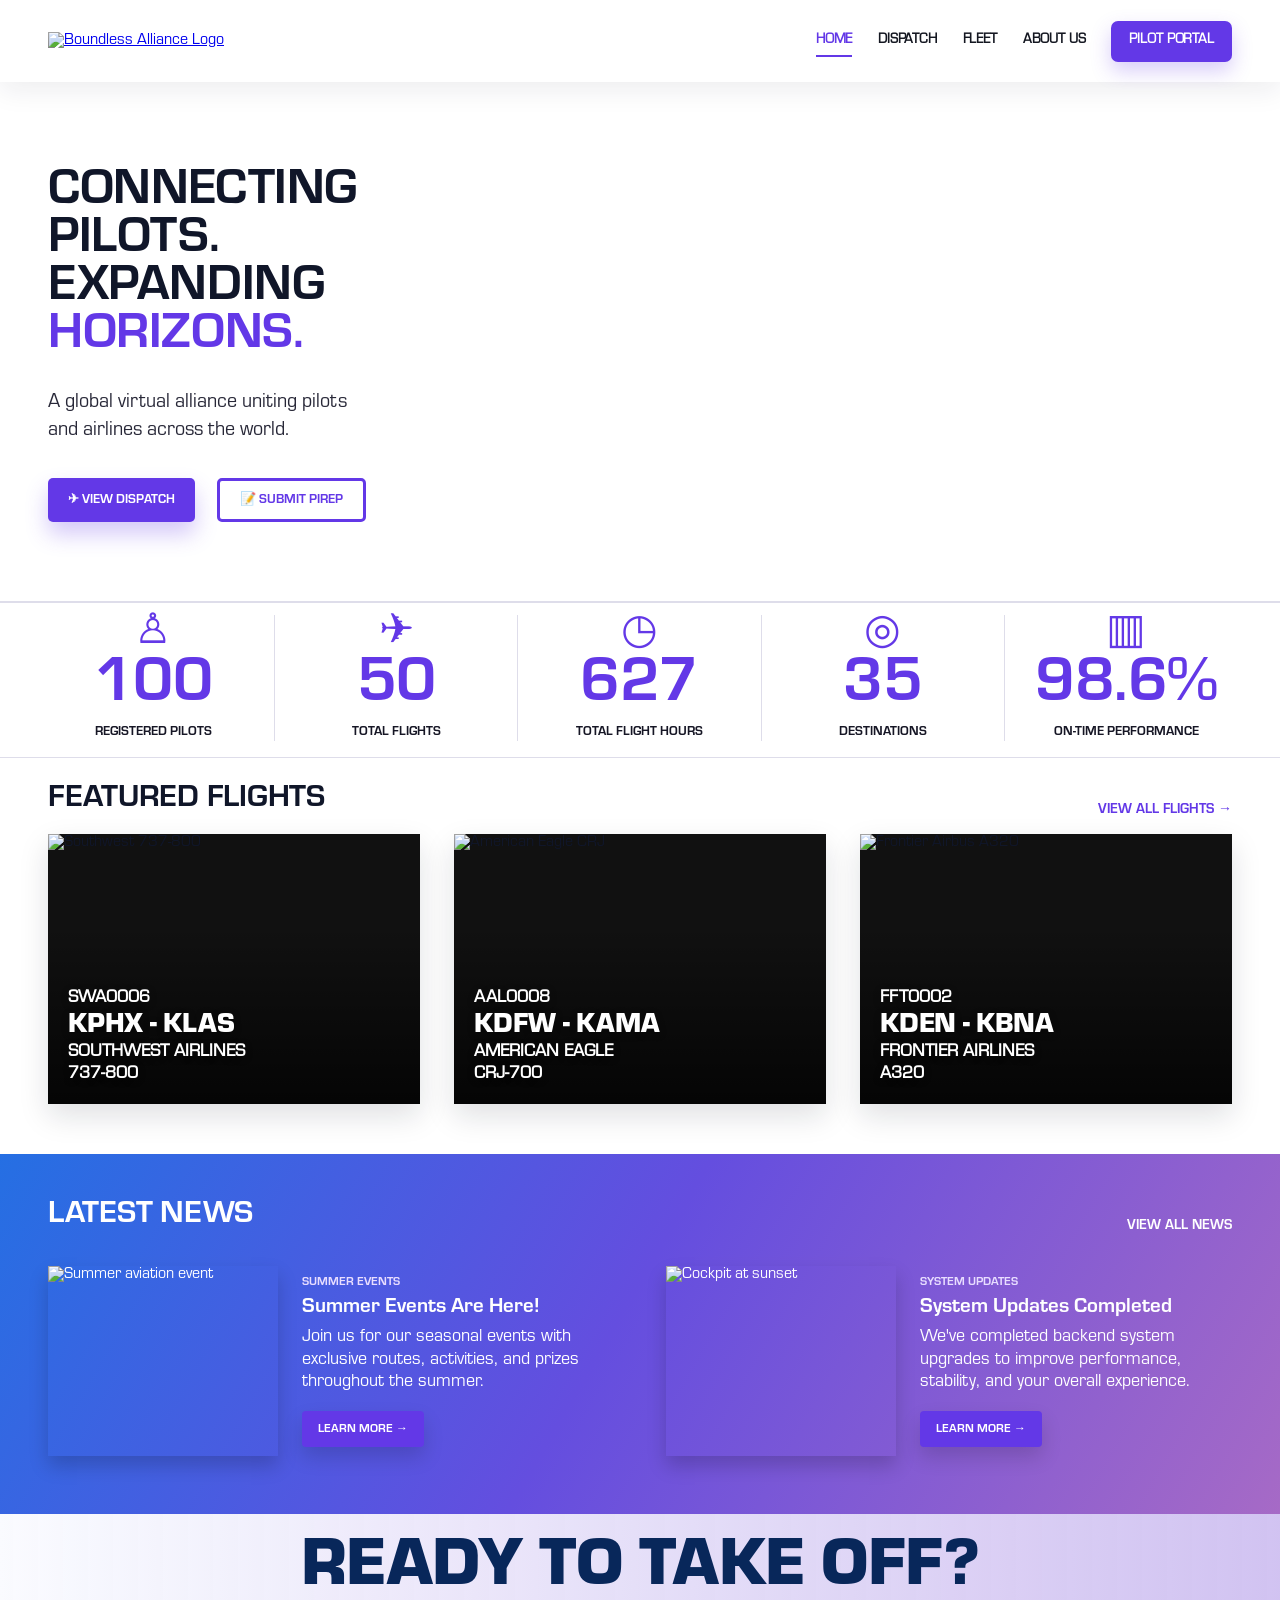
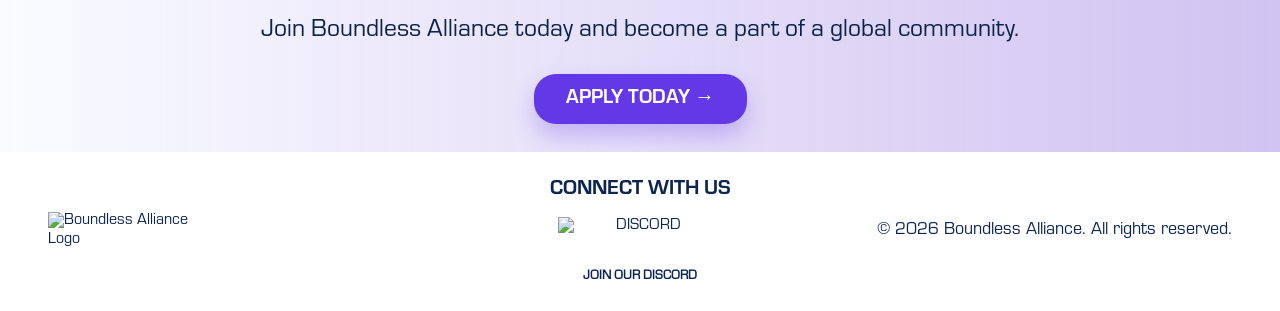
==== commit fa4fd0cb: "Add files via upload BETA HOTFIX 1.4 - .png converted to .webp for load times - code typos" ====
--- a/index.html
+++ b/index.html
@@ -9,7 +9,7 @@
 <body>
   <header class="site-header">
     <a class="brand" href="index.html">
-      <img src="assets/logo.png" alt="Boundless Alliance Logo" />
+      <img src="assets/logo.webp" alt="Boundless Alliance Logo" />
     </a>
 
     <nav class="main-nav" aria-label="Main navigation">
@@ -26,7 +26,7 @@
 
   <main>
     <section class="hero">
-      <img class="hero-map" src="assets/world-map.png" alt="World route map" />
+      <img class="hero-map" src="assets/world-map.webp" alt="World route map" />
       <div class="hero-copy">
         <h1 class="hero-title">Connecting<br>pilots.<br>Expanding<br><span class="hero-title-accent">horizons.</span></h1>
         <p class="hero-subtitle">A global virtual alliance uniting pilots and airlines across the world.</p>
@@ -39,31 +39,31 @@
 
     <section class="stats-bar" aria-label="Alliance statistics">
       <article class="stat-card stat-registered">
-        <img src="assets/inop.png" class="inop1" alt="">
+        <img src="assets/inop.webp" class="inop1" alt="">
         <div class="stat-icon stat-icon-registered">♙</div>
         <strong class="stat-number stat-number-registered">100</strong>
         <span class="stat-label stat-label-registered">Registered Pilots</span>
       </article>
       <article class="stat-card stat-flights">
-        <img src="assets/inop.png" class="inop2" alt="">
+        <img src="assets/inop.webp" class="inop2" alt="">
         <div class="stat-icon stat-icon-flights">✈</div>
         <strong class="stat-number stat-number-flights">50</strong>
         <span class="stat-label stat-label-flights">Total Flights</span>
       </article>
       <article class="stat-card stat-hours">
-        <img src="assets/inop.png" class="inop3" alt="">
+        <img src="assets/inop.webp" class="inop3" alt="">
         <div class="stat-icon stat-icon-hours">◷</div>
         <strong class="stat-number stat-number-hours">627</strong>
         <span class="stat-label stat-label-hours">Total Flight Hours</span>
       </article>
       <article class="stat-card stat-destinations">
-        <img src="assets/inop.png" class="inop4" alt="">
+        <img src="assets/inop.webp" class="inop4" alt="">
         <div class="stat-icon stat-icon-destinations">◎</div>
         <strong class="stat-number stat-number-destinations">35</strong>
         <span class="stat-label stat-label-destinations">Destinations</span>
       </article>
       <article class="stat-card stat-performance">
-        <img src="assets/inop.png" class="inop5" alt="">
+        <img src="assets/inop.webp" class="inop5" alt="">
         <div class="stat-icon stat-icon-performance">▥</div>
         <strong class="stat-number stat-number-performance">98.6%</strong>
         <span class="stat-label stat-label-performance">On-Time Performance</span>
@@ -78,7 +78,7 @@
 
       <div class="flight-grid">
         <article class="flight-card flight-card-southwest">
-          <img src="assets/southwest.png" alt="Southwest 737-800" />
+          <img src="assets/southwest.webp" alt="Southwest 737-800" />
           <div class="flight-info">
             <small class="flight-number flight-number-southwest">SWA0006</small>
             <h3 class="flight-route flight-route-southwest">KPHX - KLAS</h3>
@@ -88,7 +88,7 @@
         </article>
 
         <article class="flight-card flight-card-american">
-          <img src="assets/american.png" alt="American Eagle CRJ" />
+          <img src="assets/american.webp" alt="American Eagle CRJ" />
           <div class="flight-info">
             <small class="flight-number flight-number-american">AAL0008</small>
             <h3 class="flight-route flight-route-american">KDFW - KAMA</h3>
@@ -98,7 +98,7 @@
         </article>
 
         <article class="flight-card flight-card-frontier">
-          <img src="assets/frontier.png" alt="Frontier Airbus A320" />
+          <img src="assets/frontier.webp" alt="Frontier Airbus A320" />
           <div class="flight-info">
             <small class="flight-number flight-number-frontier">FFT0002</small>
             <h3 class="flight-route flight-route-frontier">KDEN - KBNA</h3>
@@ -117,7 +117,7 @@
 
       <div class="news-grid">
         <article class="news-card news-card-summer">
-          <img src="assets/summer.png" alt="Summer aviation event" />
+          <img src="assets/summer.webp" alt="Summer aviation event" />
           <div>
             <small class="news-category news-category-summer">Summer Events</small>
             <h3 class="news-headline news-headline-summer">Summer Events Are Here!</h3>
@@ -127,7 +127,7 @@
         </article>
 
         <article class="news-card news-card-system light">
-          <img src="assets/cockpit.png" alt="Cockpit at sunset" />
+          <img src="assets/cockpit.webp" alt="Cockpit at sunset" />
           <div>
             <small class="news-category news-category-system">System Updates</small>
             <h3 class="news-headline news-headline-system">System Updates Completed</h3>
@@ -149,13 +149,13 @@
   </main>
 
   <footer class="site-footer">
-    <img src="assets/logo.png" alt="Boundless Alliahref="homence Logo" />
+    <img src="assets/logo.webp" alt="Boundless Alliance Logo" />
     <div class="footer-social">
       <span class="footer-heading">Connect With Us</span>
       <a href="https://discord.gg/mwQuuQKqa5"
         target="_blank"
         class="footer-discord-link">
-      <img src="assets/discord_icon.png" class="footer-discord-icon" alt="Discord" />
+      <img src="assets/discord_icon.webp" class="footer-discord-icon" alt="Discord" />
       <small class="footer-discord">Join Our Discord</small>
       </a>
     </div>
@@ -199,4 +199,4 @@
     });
   </script>
 </body>
-</html>
+</html>
--- a/styles.css
+++ b/styles.css
@@ -149,7 +149,7 @@
   align-items: center;
   padding: 56px 48px 52px;
   overflow: hidden;
-  background: url('assets/hero-map-bg.png') center center / cover no-repeat;
+  background: url('assets/hero-map-bg.webp') center center / cover no-repeat;
   border-bottom: 1px solid var(--line);
 }
 
@@ -410,7 +410,7 @@
   overflow: hidden;
   background:
     linear-gradient(rgba(235,240,255,.6), rgba(235,240,255,.6)),
-    url('assets/summer.png') center 58% / cover no-repeat;
+    url('assets/summer.webp') center 58% / cover no-repeat;
 }
 .cta-section::before {
   content: '';
@@ -569,7 +569,7 @@
   padding: 58px 48px 74px;
   background:
     linear-gradient(90deg, rgba(255,255,255,0.98) 0%, rgba(255,255,255,0.84) 29%, rgba(255,255,255,0.30) 100%),
-    url('assets/hero-map-bg.png') center center / cover no-repeat;
+    url('assets/hero-map-bg.webp') center center / cover no-repeat;
 }
 
 .dispatch-hero-copy {
@@ -1090,7 +1090,7 @@
   font-size: 18px;
 }
 
-.aircraft-result-card .result-card-top img[src$="logo.png"] {
+.aircraft-result-card .result-card-top img[src$="logo.webp"] {
   object-fit: contain;
   padding: 4px;
 }
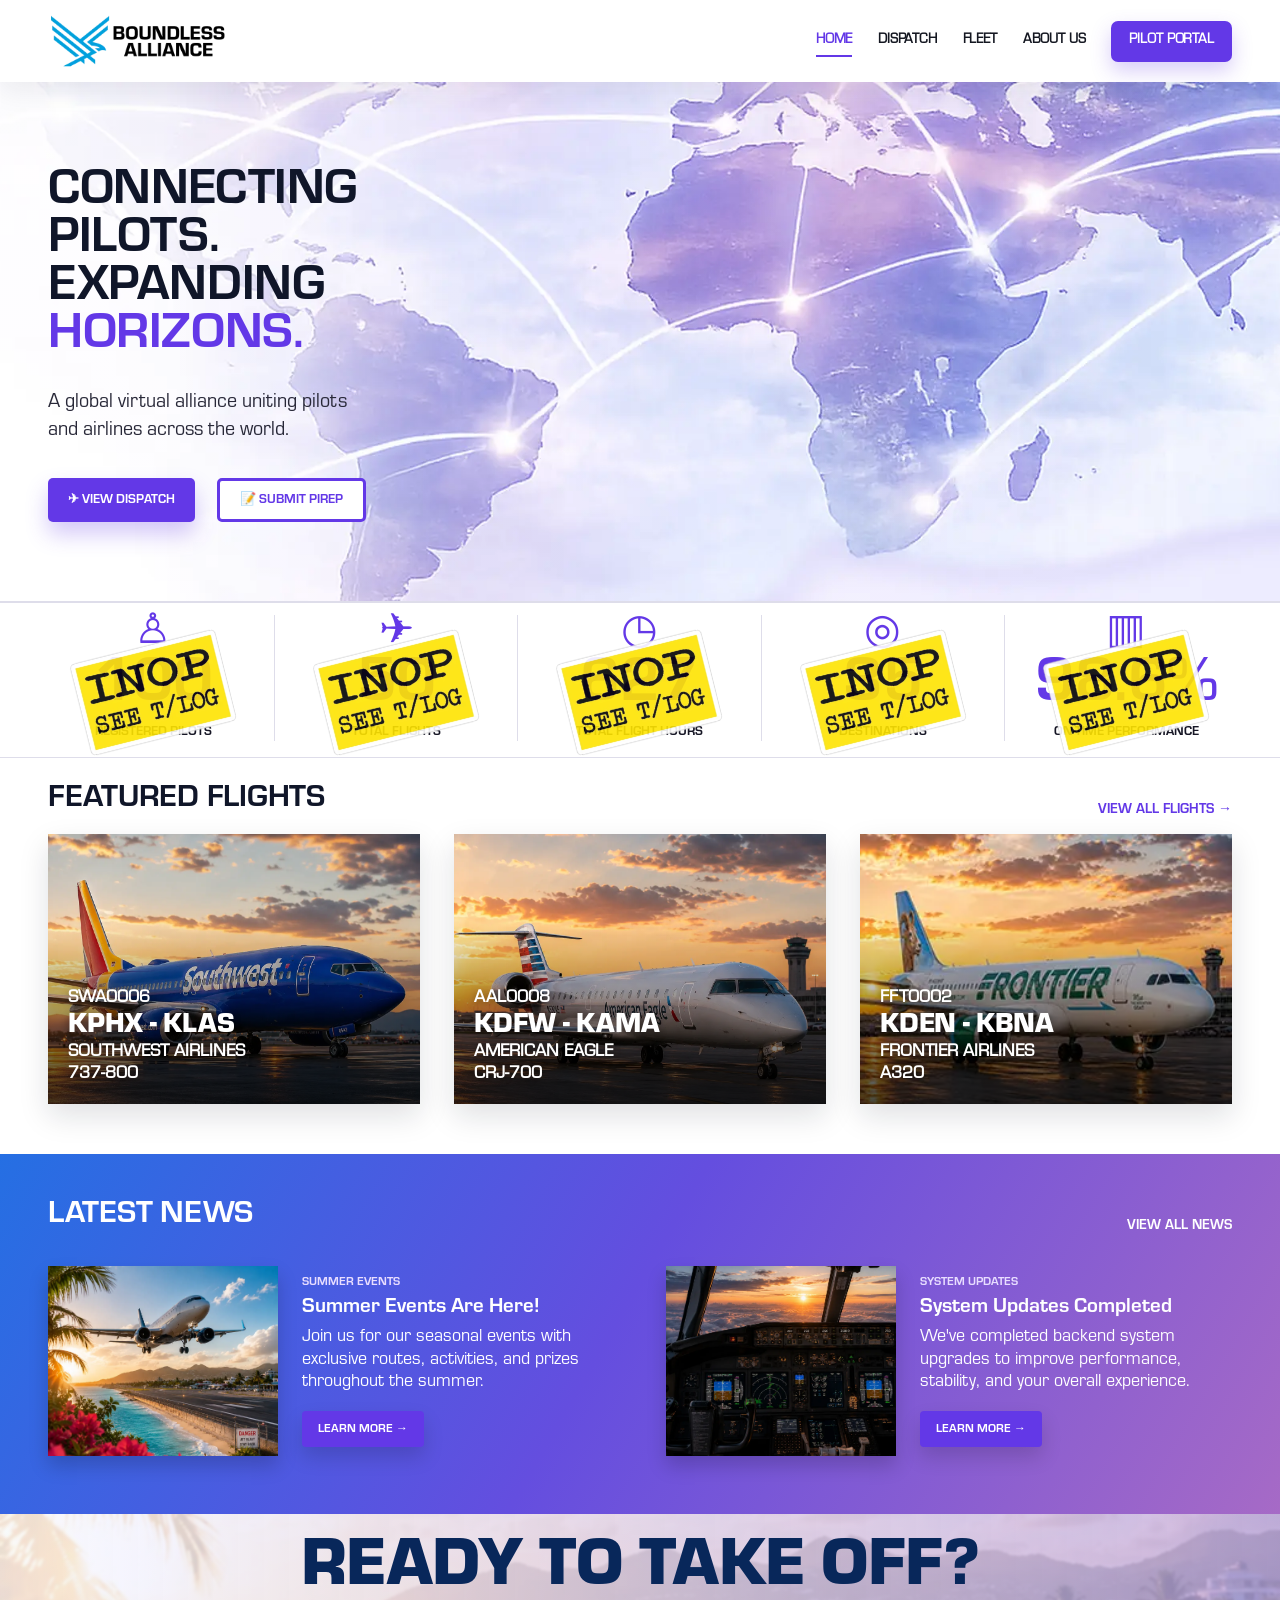
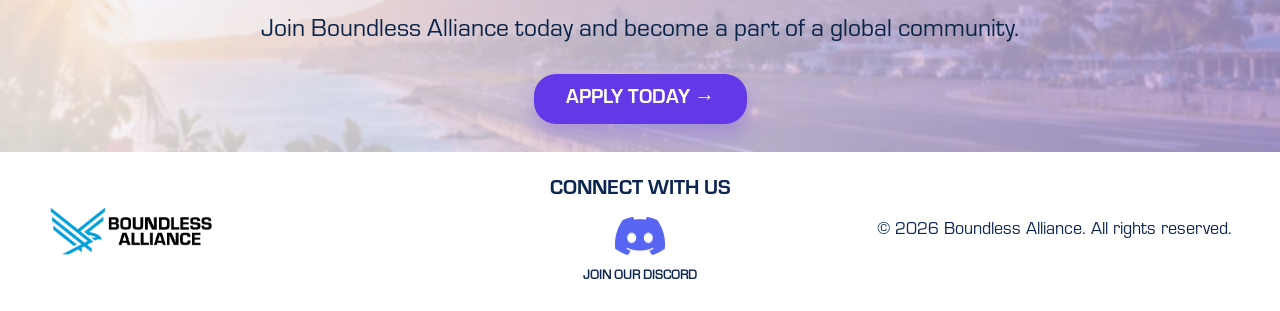
==== commit 9640e392: "Add files via upload BETA 2.0 - About Us Page" ====
--- a/index.html
+++ b/index.html
@@ -16,7 +16,7 @@
       <a class="nav-text nav-home active" href="index.html">Home</a>
       <a class="nav-text nav-dispatch" href="dispatch.html">Dispatch</a>
       <a class="nav-text nav-fleet" href="#fleet">Fleet</a>
-      <a class="nav-text nav-about" href="#about">About Us</a>
+      <a class="nav-text nav-about" href="about.html">About Us</a>
       <a id="operationsNavLink" class="nav-text operations-only" href="operations.html">Operations</a>
       <a class="nav-text nav-pireps" href="pireps.html">PIREPs</a>
       <a class="nav-text nav-pireps" href="#apply">Apply</a>
--- a/styles.css
+++ b/styles.css
@@ -1912,13 +1912,13 @@
 .ops-pirep-card p {
   margin: 4px 0;
   color: #242434;
-  font-size: 16px;
+  font-size: 14px;
   line-height: 1.25;
 }
 
 .ops-pirep-card strong {
   display: block;
-  margin: 13px 0 6px;
+  margin: 13px 0 15px;
   font-family: var(--font-flight-route);
   font-size: 32px;
   line-height: 1;
@@ -3123,4 +3123,423 @@
   z-index: 5;
   pointer-events: none;
   opacity: 90%;
-}+}
+
+.ops-pirep-row {
+    display: grid;
+    grid-template-columns: 90px 1fr;
+    align-items: center;
+    margin-bottom: 8px;
+}
+
+.ops-pirep-label {
+    color: var(--purple);
+    font-size: 18px;
+    font-weight: 700;
+}
+
+.ops-pirep-value {
+    font-size: 18px;
+    text-align: right;
+}
+
+/* =========================================================
+   ABOUT US PAGE
+   ========================================================= */
+
+.about-page-body {
+  background: #ffffff;
+}
+
+.about-page {
+  width: min(1180px, calc(100% - 96px));
+  margin: 0 auto;
+  padding: 28px 0 54px;
+}
+
+.about-hero {
+  min-height: 330px;
+  border-radius: 34px;
+  overflow: hidden;
+  position: relative;
+  display: flex;
+  align-items: center;
+  padding: 46px 48px;
+  background:
+    linear-gradient(90deg, rgba(255,255,255,.92) 0%, rgba(255,255,255,.72) 40%, rgba(255,255,255,.30) 100%),
+    url('assets/hero-map-bg.webp') center center / cover no-repeat;
+  box-shadow: 0 8px 24px rgba(22, 26, 48, 0.18);
+}
+
+.about-hero-copy {
+  width: min(520px, 95%);
+  position: relative;
+  z-index: 1;
+}
+
+.about-hero h1 {
+  margin: 0;
+  text-transform: uppercase;
+  font-family: var(--font-hero-title);
+  font-size: clamp(56px, 6vw, 86px);
+  line-height: .86;
+  letter-spacing: -0.015em;
+  color: #070b18;
+}
+
+.about-hero h1 span {
+  color: var(--purple);
+}
+
+.about-title-line,
+.about-section-line {
+  width: 88px;
+  height: 5px;
+  background: var(--purple);
+  border-radius: 99px;
+}
+
+.about-title-line {
+  margin: 24px 0 18px;
+}
+
+.about-hero h2 {
+  margin: 0 0 14px;
+  font-size: 23px;
+  font-family: var(--font-section-title);
+  color: #141721;
+}
+
+.about-hero p {
+  margin: 0;
+  max-width: 520px;
+  font-size: 20px;
+  line-height: 1.38;
+  color: #555565;
+}
+
+.about-why-section {
+  display: grid;
+  grid-template-columns: 1fr 1fr;
+  gap: 28px;
+  align-items: center;
+  margin-top: 44px;
+}
+
+.about-why-image {
+  border-radius: 24px;
+  overflow: hidden;
+  box-shadow: 0 10px 24px rgba(22, 26, 48, 0.16);
+  background: #100927;
+}
+
+.about-why-image img {
+  width: 100%;
+  display: block;
+}
+
+.about-why-copy h2,
+.about-principles-section h2,
+.about-different-section h2 {
+  margin: 0;
+  text-transform: uppercase;
+  color: var(--purple);
+  font-family: var(--font-section-title);
+  font-size: clamp(36px, 3.3vw, 48px);
+  line-height: .95;
+  letter-spacing: -0.01em;
+}
+
+.about-why-copy .about-section-line,
+.about-principles-section .about-section-line,
+.about-different-section .about-section-line {
+  margin: 12px 0 18px;
+}
+
+.about-why-copy p {
+  margin: 0 0 18px;
+  color: #252838;
+  font-size: 18px;
+  line-height: 1.42;
+}
+
+.about-check-grid {
+  display: grid;
+  grid-template-columns: repeat(2, max-content);
+  gap: 10px 42px;
+  margin-top: 16px;
+}
+
+.about-check-grid div {
+  display: flex;
+  align-items: center;
+  gap: 8px;
+  color: var(--purple);
+  font-family: var(--font-section-title);
+  font-size: 27px;
+  line-height: 1;
+}
+
+.about-check-grid img {
+  width: 24px;
+  height: auto;
+  flex: 0 0 auto;
+}
+
+.about-principles-section,
+.about-different-section {
+  margin-top: 44px;
+}
+
+.about-principles-grid {
+  display: grid;
+  grid-template-columns: repeat(4, 1fr);
+  gap: 38px;
+  margin-top: 34px;
+}
+
+.about-principle-card {
+  min-height: 218px;
+  padding: 28px 18px 24px;
+  border-radius: 10px;
+  background: #fff;
+  text-align: center;
+  box-shadow: 0 6px 18px rgba(22, 26, 48, 0.18);
+  border: 1px solid rgba(222,221,234,.55);
+}
+
+.about-principle-card img {
+  height: 64px;
+  max-width: 92px;
+  object-fit: contain;
+  margin-bottom: 18px;
+}
+
+.about-principle-card h3 {
+  margin: 0;
+  text-transform: uppercase;
+  color: #141721;
+  font-family: var(--font-section-title);
+  font-size: 28px;
+  line-height: 1;
+}
+
+.about-principle-card span,
+.about-different-card span {
+  display: block;
+  width: 40px;
+  height: 4px;
+  background: var(--purple);
+  border-radius: 999px;
+}
+
+.about-principle-card span {
+  margin: 16px auto 18px;
+}
+
+.about-principle-card p {
+  margin: 0;
+  color: #555565;
+  font-size: 16px;
+  line-height: 1.35;
+}
+
+.about-different-grid {
+  display: grid;
+  grid-template-columns: repeat(3, 1fr);
+  gap: 28px;
+  margin-top: 28px;
+}
+
+.about-different-card {
+  display: grid;
+  grid-template-columns: 64px 1fr;
+  gap: 18px;
+  align-items: center;
+  min-height: 110px;
+  padding: 16px 20px;
+  border-radius: 9px;
+  background: #fff;
+  box-shadow: 0 6px 16px rgba(22, 26, 48, 0.16);
+  border: 1px solid rgba(222,221,234,.6);
+}
+
+.about-different-icon {
+  width: 58px;
+  height: 58px;
+  display: grid;
+  place-items: center;
+  border-radius: 12px;
+  background: #eee9ff;
+}
+
+.about-different-icon img {
+  width: 34px;
+  height: 34px;
+  object-fit: contain;
+}
+
+.about-different-card h3 {
+  margin: 0;
+  text-transform: uppercase;
+  color: var(--purple);
+  font-family: var(--font-section-title);
+  font-size: 17px;
+}
+
+.about-different-card span {
+  margin: 8px 0 8px;
+  width: 38px;
+  height: 3px;
+}
+
+.about-different-card p {
+  margin: 0;
+  color: #272a39;
+  font-size: 15px;
+  line-height: 1.28;
+}
+
+.about-apply-card {
+  display: grid;
+  grid-template-columns: 128px 1fr auto;
+  gap: 28px;
+  align-items: center;
+  margin-top: 62px;
+  padding: 32px 42px;
+  border-radius: 10px;
+  background: #ececff;
+  box-shadow: 0 6px 18px rgba(22, 26, 48, 0.20);
+}
+
+.about-apply-logo {
+  width: 112px;
+  height: 112px;
+  display: grid;
+  place-items: center;
+  border-radius: 50%;
+  background: #fff;
+  box-shadow: 0 8px 22px rgba(22, 26, 48, 0.20);
+}
+
+.about-apply-logo img {
+  width: 78px;
+  height: auto;
+}
+
+.about-apply-copy h2 {
+  margin: 0;
+  text-transform: uppercase;
+  color: var(--purple);
+  font-family: var(--font-section-title);
+  font-size: clamp(35px, 3.2vw, 48px);
+  line-height: 1;
+}
+
+.about-apply-copy .about-section-line {
+  margin: 12px 0 14px;
+}
+
+.about-apply-copy p {
+  margin: 0;
+  max-width: 560px;
+  color: #303040;
+  font-size: 23px;
+  line-height: 1.3;
+}
+
+.about-apply-btn {
+  display: inline-flex;
+  align-items: center;
+  justify-content: center;
+  gap: 12px;
+  min-width: 220px;
+  min-height: 64px;
+  padding: 0 26px;
+  border-radius: 9px;
+  background: var(--purple);
+  color: #fff;
+  text-decoration: none;
+  text-transform: uppercase;
+  font-family: var(--font-button);
+  font-size: 28px;
+  box-shadow: 0 10px 22px rgba(99,56,231,.28);
+  transition: transform .2s ease;
+}
+
+.about-apply-btn:hover {
+  transform: translateY(-2px);
+}
+
+.about-apply-btn span {
+  font-size: 25px;
+}
+
+@media (max-width: 1024px) {
+  .about-page {
+    width: min(100% - 48px, 1180px);
+  }
+
+  .about-principles-grid {
+    gap: 22px;
+  }
+
+  .about-check-grid {
+    gap: 10px 24px;
+  }
+
+  .about-check-grid div {
+    font-size: 23px;
+  }
+
+  .about-apply-card {
+    grid-template-columns: 100px 1fr;
+  }
+
+  .about-apply-btn {
+    grid-column: 2;
+    justify-self: start;
+  }
+}
+
+@media (max-width: 760px) {
+  .about-page {
+    width: min(100% - 28px, 1180px);
+    padding-top: 16px;
+  }
+
+  .about-hero {
+    padding: 34px 26px;
+    border-radius: 24px;
+  }
+
+  .about-why-section {
+    grid-template-columns: 1fr;
+  }
+
+  .about-check-grid {
+    grid-template-columns: 1fr;
+  }
+
+  .about-principles-grid,
+  .about-different-grid {
+    grid-template-columns: 1fr;
+  }
+
+  .about-apply-card {
+    grid-template-columns: 1fr;
+    text-align: center;
+    justify-items: center;
+    padding: 30px 24px;
+  }
+
+  .about-apply-copy .about-section-line {
+    margin-left: auto;
+    margin-right: auto;
+  }
+
+  .about-apply-btn {
+    grid-column: auto;
+    justify-self: center;
+  }
+}
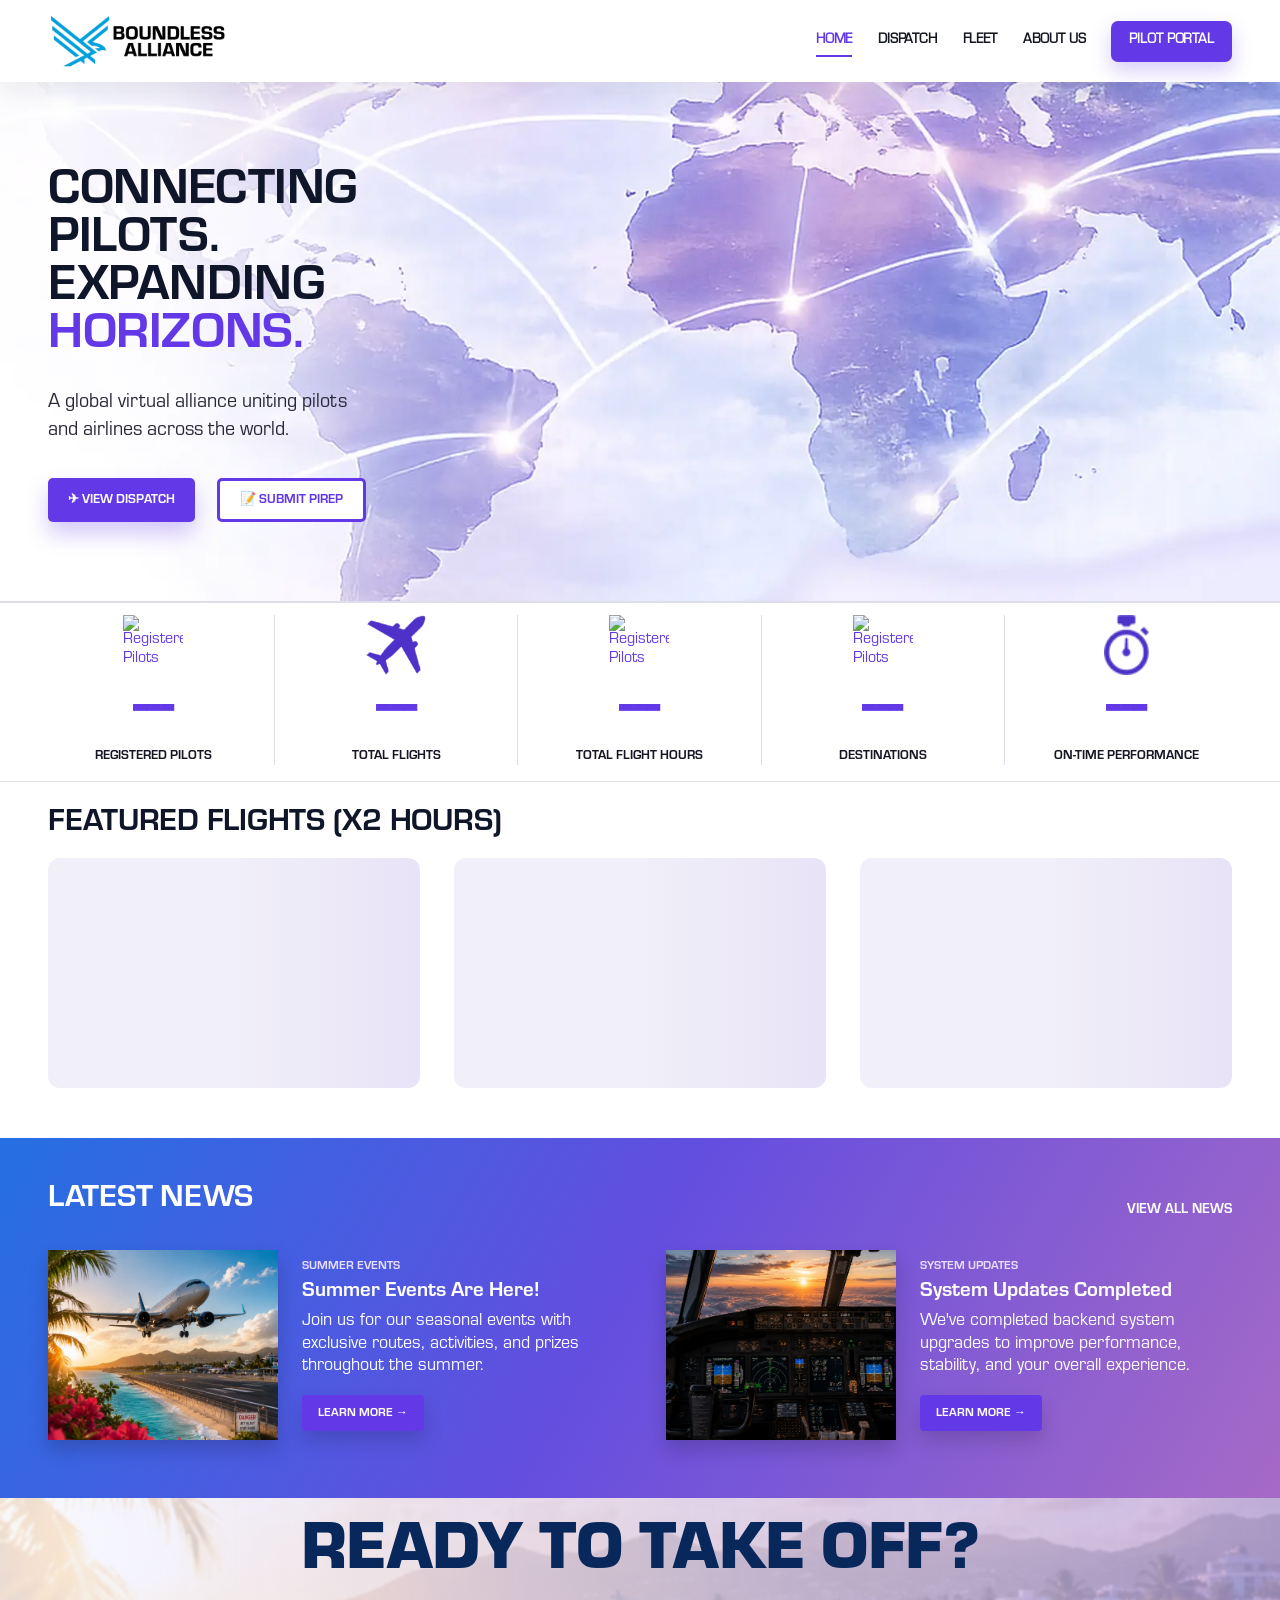
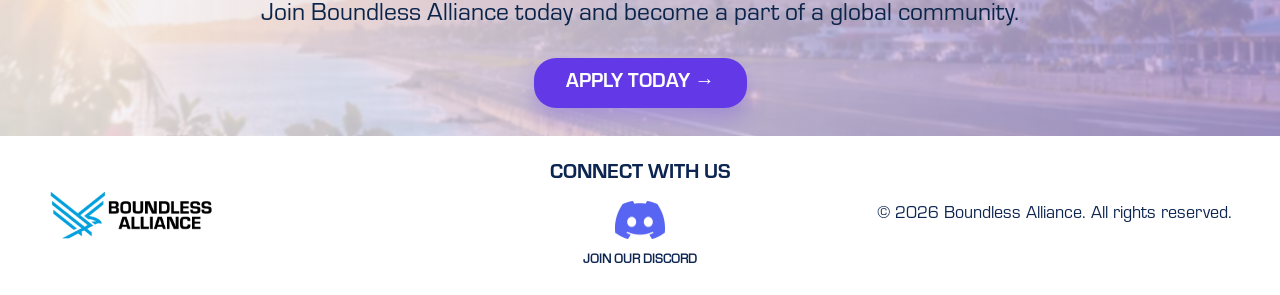
==== commit ffd6b96b: "Add files via upload" ====
--- a/index.html
+++ b/index.html
@@ -15,7 +15,7 @@
     <nav class="main-nav" aria-label="Main navigation">
       <a class="nav-text nav-home active" href="index.html">Home</a>
       <a class="nav-text nav-dispatch" href="dispatch.html">Dispatch</a>
-      <a class="nav-text nav-fleet" href="#fleet">Fleet</a>
+      <a class="nav-text nav-fleet" href="fleet.html">Fleet</a>
       <a class="nav-text nav-about" href="about.html">About Us</a>
       <a id="operationsNavLink" class="nav-text operations-only" href="operations.html">Operations</a>
       <a class="nav-text nav-pireps" href="pireps.html">PIREPs</a>
@@ -39,73 +39,43 @@
 
     <section class="stats-bar" aria-label="Alliance statistics">
       <article class="stat-card stat-registered">
-        <img src="assets/inop.webp" class="inop1" alt="">
-        <div class="stat-icon stat-icon-registered">♙</div>
-        <strong class="stat-number stat-number-registered">100</strong>
+        <img class="stat-icon-img" src="assets/pilot.webp" alt="Registered Pilots">
+        <strong class="stat-number stat-number-registered">---</strong>
         <span class="stat-label stat-label-registered">Registered Pilots</span>
       </article>
       <article class="stat-card stat-flights">
-        <img src="assets/inop.webp" class="inop2" alt="">
-        <div class="stat-icon stat-icon-flights">✈</div>
-        <strong class="stat-number stat-number-flights">50</strong>
+        <img class="stat-icon-img" src="assets/aircraft_tilted.webp" alt="Registered Pilots">
+        <strong class="stat-number stat-number-flights">---</strong>
         <span class="stat-label stat-label-flights">Total Flights</span>
       </article>
       <article class="stat-card stat-hours">
-        <img src="assets/inop.webp" class="inop3" alt="">
-        <div class="stat-icon stat-icon-hours">◷</div>
-        <strong class="stat-number stat-number-hours">627</strong>
+        <img class="stat-icon-img" src="assets/clock2.webp" alt="Registered Pilots">
+        <strong class="stat-number stat-number-hours">---</strong>
         <span class="stat-label stat-label-hours">Total Flight Hours</span>
       </article>
       <article class="stat-card stat-destinations">
-        <img src="assets/inop.webp" class="inop4" alt="">
-        <div class="stat-icon stat-icon-destinations">◎</div>
-        <strong class="stat-number stat-number-destinations">35</strong>
+        <img class="stat-icon-img" src="assets/destination.webp" alt="Registered Pilots">
+        <strong class="stat-number stat-number-destinations">---</strong>
         <span class="stat-label stat-label-destinations">Destinations</span>
       </article>
       <article class="stat-card stat-performance">
-        <img src="assets/inop.webp" class="inop5" alt="">
-        <div class="stat-icon stat-icon-performance">▥</div>
-        <strong class="stat-number stat-number-performance">98.6%</strong>
+        <img class="stat-icon-img" src="assets/clock.webp" alt="Registered Pilots">
+        <strong class="stat-number stat-number-performance">---</strong>
         <span class="stat-label stat-label-performance">On-Time Performance</span>
       </article>
     </section>
 
     <section class="section featured-section" id="dispatch">
       <div class="section-heading featured-heading">
-        <h2 class="section-title featured-title">Featured Flights</h2>
-        <a class="section-link featured-link" href="#">View All Flights →</a>
-      </div>
-
-      <div class="flight-grid">
-        <article class="flight-card flight-card-southwest">
-          <img src="assets/southwest.webp" alt="Southwest 737-800" />
-          <div class="flight-info">
-            <small class="flight-number flight-number-southwest">SWA0006</small>
-            <h3 class="flight-route flight-route-southwest">KPHX - KLAS</h3>
-            <p class="flight-carrier flight-carrier-southwest">Southwest Airlines</p>
-            <p class="flight-airframe flight-airframe-southwest">737-800</p>
-          </div>
-        </article>
-
-        <article class="flight-card flight-card-american">
-          <img src="assets/american.webp" alt="American Eagle CRJ" />
-          <div class="flight-info">
-            <small class="flight-number flight-number-american">AAL0008</small>
-            <h3 class="flight-route flight-route-american">KDFW - KAMA</h3>
-            <p class="flight-carrier flight-carrier-american">American Eagle</p>
-            <p class="flight-airframe flight-airframe-american">CRJ-700</p>
-          </div>
-        </article>
-
-        <article class="flight-card flight-card-frontier">
-          <img src="assets/frontier.webp" alt="Frontier Airbus A320" />
-          <div class="flight-info">
-            <small class="flight-number flight-number-frontier">FFT0002</small>
-            <h3 class="flight-route flight-route-frontier">KDEN - KBNA</h3>
-            <p class="flight-carrier flight-carrier-frontier">Frontier Airlines</p>
-            <p class="flight-airframe flight-airframe-frontier">A320</p>
-          </div>
-        </article>
+        <h2 class="section-title featured-title">Featured Flights (X2 Hours)</h2>
+      </div>
+
+      <div class="flight-grid" id="featuredFlightsGrid">
+
+        <div class="featured-skeleton"></div>
+        <div class="featured-skeleton"></div>
+        <div class="featured-skeleton"></div>
+
       </div>
     </section>
 
@@ -198,5 +168,101 @@
         }
     });
   </script>
+
+
+  <script>
+    const FEATURED_FLIGHTS_WEB_APP_URL = "https://script.google.com/macros/s/AKfycbzsdeVDsh3OThkWqQG_gFnmjUYpiX3kjBQWUTYn3NNKBIpasVs26yHKij_KJZSgAcscOA/exec";
+
+    function escapeFeaturedFlightText(value) {
+      return String(value || "")
+        .replace(/&/g, "&amp;")
+        .replace(/</g, "&lt;")
+        .replace(/>/g, "&gt;")
+        .replace(/"/g, "&quot;")
+        .replace(/'/g, "&#039;");
+    }
+
+    async function loadHomeFeaturedFlights() {
+      const grid = document.getElementById("featuredFlightsGrid");
+
+      if (!grid) return;
+
+      try {
+        const response = await fetch(FEATURED_FLIGHTS_WEB_APP_URL, {
+          method: "POST",
+          body: JSON.stringify({
+            action: "getFeaturedFlights"
+          })
+        });
+
+        const result = await response.json();
+
+        if (!result.success || !Array.isArray(result.flights) || result.flights.length === 0) {
+          return;
+        }
+
+        const flights = result.flights.slice(0, 3);
+
+        grid.innerHTML = flights.map(flight => {
+          const image = escapeFeaturedFlightText(flight.image || "assets/hero-map-bg.webp");
+          const callsign = escapeFeaturedFlightText(flight.callsign || "TBD");
+          const departure = escapeFeaturedFlightText(flight.departure || "----");
+          const arrival = escapeFeaturedFlightText(flight.arrival || "----");
+          const airline = escapeFeaturedFlightText(flight.airline || "Boundless Alliance");
+          const aircraft = escapeFeaturedFlightText(flight.aircraft || "Aircraft TBD");
+          const altText = `${airline} ${aircraft}`;
+
+          return `
+            <article class="flight-card">
+              <img src="${image}" alt="${altText}" />
+              <div class="flight-info">
+                <small class="flight-number">${callsign}</small>
+                <h3 class="flight-route">${departure} - ${arrival}</h3>
+                <p class="flight-carrier">${airline}</p>
+                <p class="flight-airframe">${aircraft}</p>
+              </div>
+            </article>
+          `;
+        }).join("");
+      } catch (error) {
+        console.error("Failed to load featured flights:", error);
+      }
+    }
+
+    document.addEventListener("DOMContentLoaded", loadHomeFeaturedFlights);
+  </script>
+
+  <script>
+  const HOME_STATS_WEB_APP_URL = "https://script.google.com/macros/s/AKfycbzsdeVDsh3OThkWqQG_gFnmjUYpiX3kjBQWUTYn3NNKBIpasVs26yHKij_KJZSgAcscOA/exec";
+
+  async function loadHomeStats() {
+    try {
+      const response = await fetch(HOME_STATS_WEB_APP_URL, {
+        method: "POST",
+        body: JSON.stringify({
+          action: "getHomeStats"
+        })
+      });
+
+      const result = await response.json();
+
+      if (!result.success) {
+        throw new Error(result.message || "Unable to load home stats.");
+      }
+
+      document.querySelector(".stat-number-registered").textContent = result.registeredPilots;
+      document.querySelector(".stat-number-flights").textContent = result.totalFlights;
+      document.querySelector(".stat-number-hours").textContent = result.totalFlightHours;
+      document.querySelector(".stat-number-destinations").textContent = result.destinations;
+      document.querySelector(".stat-number-performance").textContent = result.onTimePerformance;
+
+    } catch (error) {
+      console.error("Failed to load home stats:", error);
+    }
+  }
+
+  document.addEventListener("DOMContentLoaded", loadHomeStats);
+  </script>
+
 </body>
 </html>
--- a/styles.css
+++ b/styles.css
@@ -242,7 +242,7 @@
   display: flex;
   flex-direction: column;
   align-items: center;
-  justify-content: center;
+  justify-content: flex-start;
   border-right: 1px solid var(--line);
   color: var(--purple);
 }
@@ -712,11 +712,14 @@
 
 .dispatch-form {
   display: grid;
-  grid-template-columns: repeat(5, 1fr);
+  grid-template-columns: repeat(4, minmax(0, 1fr));
   gap: 24px;
-  background: #fff;
-  padding: 20px;
-  border-radius: 20px;
+  align-items: end;
+}
+
+.dispatch-form .btn {
+  grid-column: 1 / -1;
+  width: 265px;
 }
 
 .dispatch-form label span {
@@ -1007,7 +1010,6 @@
   .time-pair strong { font-size: 26px; }
 }
 
-.dispatch-form select{padding:12px;width:100%;}.dispatch-form button{margin-top:20px;padding:12px;} .result-card-grid{display:grid;grid-template-columns:repeat(auto-fit,minmax(250px,1fr));gap:20px;}
 /* INOP sticker for disabled Route Search */
 .dispatch-method {
   position: relative;
@@ -1046,8 +1048,16 @@
 }
 
 .aircraft-search-form {
-  grid-template-columns: repeat(3, 1fr) auto;
+  display: grid;
+  grid-template-columns: 1.2fr 1.2fr 1.2fr .7fr;
+  gap: 24px;
   align-items: end;
+}
+
+.aircraft-search-form .btn {
+  grid-column: 1 / -1;
+  width: 265px;
+  margin-top: 20px;
 }
 
 .aircraft-search-form input {
@@ -1132,27 +1142,6 @@
   border-radius: 50%;
   object-fit: cover;
   box-shadow: 0 16px 30px rgba(25, 28, 50, .16);
-}
-
-.aircraft-logo-circle {
-  position: absolute;
-  left: 50%;
-  bottom: -24px;
-  transform: translateX(-50%);
-  width: 74px;
-  height: 74px;
-  display: flex;
-  align-items: center;
-  justify-content: center;
-  background: #fff;
-  border-radius: 50%;
-  box-shadow: 0 12px 24px rgba(25, 28, 50, .18);
-}
-
-.aircraft-logo-circle img {
-  width: 48px;
-  height: 48px;
-  object-fit: contain;
 }
 
 .aircraft-showcase-header {
@@ -2910,9 +2899,10 @@
   display: flex;
   align-items: end;
   gap: 26px;
-  padding: 20px 14px 34px;
+  padding: 40px 14px 34px;
   border-left: 1px solid #ddd;
   border-bottom: 1px solid #ddd;
+  overflow: visible;
 }
 
 .fake-chart div {
@@ -3026,6 +3016,18 @@
     color: #555;
 }
 
+.chart-value-label {
+    position: absolute;
+    top: -22px;
+    left: 50%;
+    transform: translateX(-50%);
+    white-space: nowrap;
+    font-size: 11px;
+    font-weight: 700;
+    color: #555;
+    z-index: 2;
+}
+
 .auth-loading-overlay {
     position: fixed;
     inset: 0;
@@ -3063,66 +3065,6 @@
   margin: 0;
   color: #555;
   font-size: 17px;
-}
-
-.inop1 {
-  position: absolute;
-  width: 150px;
-  height: auto;
-  top: 30px;
-  left: 50%;
-  transform: translateX(-50%) rotate(-14deg);
-  z-index: 5;
-  pointer-events: none;
-  opacity: 90%;
-}
-
-.inop2 {
-  position: absolute;
-  width: 150px;
-  height: auto;
-  top: 30px;
-  left: 50%;
-  transform: translateX(-50%) rotate(-14deg);
-  z-index: 5;
-  pointer-events: none;
-  opacity: 90%;
-}
-
-.inop3 {
-  position: absolute;
-  width: 150px;
-  height: auto;
-  top: 30px;
-  left: 50%;
-  transform: translateX(-50%) rotate(-14deg);
-  z-index: 5;
-  pointer-events: none;
-  opacity: 90%;
-
-}
-.inop4 {
-  position: absolute;
-  width: 150px;
-  height: auto;
-  top: 30px;
-  left: 50%;
-  transform: translateX(-50%) rotate(-14deg);
-  z-index: 5;
-  pointer-events: none;
-  opacity: 90%;
-}
-
-.inop5 {
-  position: absolute;
-  width: 150px;
-  height: auto;
-  top: 30px;
-  left: 50%;
-  transform: translateX(-50%) rotate(-14deg);
-  z-index: 5;
-  pointer-events: none;
-  opacity: 90%;
 }
 
 .ops-pirep-row {
@@ -3543,3 +3485,749 @@
     justify-self: center;
   }
 }
+
+.chart-value-label {
+  position: absolute;
+  top: -18px;
+  left: 50%;
+  transform: translateX(-50%);
+  font-size: 11px;
+  font-weight: 600;
+  color: #555;
+  white-space: nowrap;
+}
+
+.recent-pirep-row {
+  display: flex;
+  justify-content: space-between;
+  align-items: flex-start;
+  padding: 8px 0;
+  border-bottom: 1px solid #f0eef8;
+}
+
+.recent-pirep-row:last-child {
+  border-bottom: none;
+}
+
+.recent-pirep-left {
+  display: flex;
+  flex-direction: column;
+}
+
+.recent-pirep-route {
+  font-size: 18px;
+  font-weight: 700;
+  color: #111;
+}
+
+.recent-pirep-details {
+  font-size: 14px;
+  color: #777;
+}
+
+.recent-pirep-right {
+  display: flex;
+  flex-direction: column;
+  align-items: flex-end;
+}
+
+.recent-pirep-status {
+  padding: 4px 14px;
+  border-radius: 999px;
+  font-size: 12px;
+  font-weight: 700;
+}
+
+.recent-pirep-status.approved {
+  background: #d7f4c8;
+  border: 2px solid #66b84e;
+  color: #2f6f1f;
+}
+
+.recent-pirep-date {
+  margin-top: 4px;
+  font-size: 13px;
+  color: #777;
+}
+
+.recent-pirep-list {
+  display: flex;
+  flex-direction: column;
+  gap: 6px;
+}
+
+.recent-pirep-right {
+  display: flex;
+  flex-direction: column;
+  align-items: flex-end;
+  margin-top: 2px;
+}
+
+/* Clean aircraft search dropdown layout */
+.aircraft-search-form {
+  display: grid;
+  grid-template-columns: repeat(4, 1fr);
+  gap: 24px;
+  align-items: end;
+}
+
+.aircraft-search-form label {
+  width: 100%;
+}
+
+.aircraft-search-form select {
+  width: 100%;
+  height: 46px;
+  padding: 0 14px;
+  border: 1px solid #cfcbe5;
+  border-radius: 5px;
+  background: #ffffff;
+  color: #101629;
+  font-family: var(--font-body);
+  font-size: 16px;
+}
+
+.aircraft-search-form select:disabled {
+  background: #f2f1f7;
+  color: #9a9a9a;
+  opacity: 1;
+  cursor: not-allowed;
+}
+
+.aircraft-search-form .btn {
+  grid-column: 1 / -1;
+  width: 265px;
+  height: 46px;
+  margin-top: 20px;
+  justify-self: center;
+}
+
+@media (max-width: 900px) {
+  .aircraft-search-form {
+    grid-template-columns: 1fr;
+  }
+}
+
+/* =========================================================
+   FLEET PAGE
+   ========================================================= */
+.fleet-page-body {
+  background: #f7f8ff;
+}
+
+.fleet-page {
+  width: min(1180px, calc(100% - 96px));
+  margin: 0 auto;
+  padding: 42px 0 64px;
+}
+
+.fleet-hero-card {
+  display: grid;
+  grid-template-columns: 1fr 420px;
+  gap: 36px;
+  align-items: center;
+  min-height: 420px;
+  padding: 52px 48px;
+  background: #fff;
+  border-radius: 28px;
+  box-shadow: 0 12px 34px rgba(22, 26, 48, .14);
+  overflow: hidden;
+}
+
+.fleet-hero-copy small {
+  display: block;
+  margin-bottom: 18px;
+  color: var(--purple);
+  font-family: var(--font-button);
+  font-size: 14px;
+  text-transform: uppercase;
+  letter-spacing: 1.5px;
+}
+
+.fleet-hero-copy h1 {
+  margin: 0;
+  color: #101629;
+  font-family: var(--font-hero-title);
+  font-size: clamp(48px, 5vw, 76px);
+  line-height: .94;
+  letter-spacing: -0.02em;
+}
+
+.fleet-hero-copy h1 span {
+  color: var(--purple);
+}
+
+.fleet-title-line {
+  width: 86px;
+  height: 5px;
+  margin: 24px 0 22px;
+  background: var(--purple);
+  border-radius: 999px;
+}
+
+.fleet-hero-copy p {
+  max-width: 520px;
+  margin: 0;
+  color: #34384a;
+  font-size: 20px;
+  line-height: 1.38;
+}
+
+.fleet-hero-image-wrap {
+  width: 360px;
+  height: 360px;
+  justify-self: center;
+  border-radius: 50%;
+  padding: 16px;
+  background: #f1edff;
+  box-shadow: 0 18px 38px rgba(99, 56, 231, .18);
+}
+
+.fleet-hero-image-wrap img {
+  width: 100%;
+  height: 100%;
+  display: block;
+  object-fit: cover;
+  border-radius: 50%;
+}
+
+.fleet-pillars {
+  display: grid;
+  grid-template-columns: repeat(4, 1fr);
+  gap: 22px;
+  margin: 36px 0 42px;
+  padding: 26px;
+  border-radius: 18px;
+  background: #eeeaff;
+}
+
+.fleet-pillars article {
+  min-height: 165px;
+  padding: 22px 16px;
+
+  display: flex;
+  flex-direction: column;
+  align-items: center;
+  justify-content: flex-start;
+
+  background: #ffffff;
+  border-radius: 16px;
+  box-shadow: 0 6px 16px rgba(22, 26, 48, .10);
+}
+
+.fleet-pillars article img {
+  height: 72px;
+  width: 120px;
+  object-fit: contain;
+  display: block;
+  margin: 0 auto 12px;
+}
+
+.fleet-pillars h3 {
+  margin: 0 0 7px;
+}
+
+.fleet-pillars span {
+  display: block;
+  margin-bottom: 13px;
+  color: var(--purple);
+  font-size: 34px;
+}
+
+.fleet-pillars p {
+  margin: 0;
+  color: #424657;
+  font-size: 14px;
+  line-height: 1.3;
+}
+
+.fleet-section,
+.fleet-requirements-card {
+  margin-top: 34px;
+  padding: 34px 36px;
+  background: #fff;
+  border-radius: 18px;
+  box-shadow: 0 8px 24px rgba(22, 26, 48, .10);
+}
+
+.fleet-section-heading.center {
+  text-align: center;
+}
+
+.fleet-section-heading h2 {
+  margin: 0;
+  color: #101629;
+  font-family: var(--font-section-title);
+  font-size: clamp(26px, 3vw, 38px);
+  text-transform: uppercase;
+}
+
+.fleet-section-heading p {
+  margin: 8px auto 0;
+  max-width: 640px;
+  color: #5d6375;
+  font-size: 17px;
+}
+
+.fleet-family-grid {
+  display: grid;
+  grid-template-columns: repeat(2, 1fr);
+  gap: 28px;
+  margin-top: 30px;
+}
+
+.fleet-family-card {
+  overflow: hidden;
+  border: 1px solid #e5e0f8;
+  border-radius: 16px;
+  background: #fff;
+  box-shadow: 0 8px 18px rgba(22, 26, 48, .10);
+}
+
+.fleet-family-card img {
+  width: 100%;
+  height: 225px;
+  display: block;
+  object-fit: cover;
+  background: #f0f0f0;
+}
+
+.fleet-family-card div {
+  padding: 24px;
+}
+
+.fleet-family-card h3 {
+  margin: 0 0 16px;
+  color: var(--purple);
+  font-family: var(--font-section-title);
+  font-size: 25px;
+  text-align: center;
+  text-transform: uppercase;
+}
+
+.fleet-family-card ul {
+  display: grid;
+  grid-template-columns: repeat(2, max-content);
+  justify-content: center;
+  gap: 10px 32px;
+  margin: 0;
+  padding: 0;
+  list-style: none;
+}
+
+.fleet-family-card li {
+  position: relative;
+  padding-left: 16px;
+  color: #101629;
+  font-size: 16px;
+}
+
+.fleet-family-card li::before {
+  content: "•";
+  position: absolute;
+  left: 0;
+  color: var(--purple);
+}
+
+.fleet-expansion-card {
+  background: #f5f2ff;
+}
+
+.fleet-expansion-grid {
+  display: flex;
+  justify-content: center;
+  flex-wrap: wrap;
+  gap: 16px;
+  margin-top: 28px;
+}
+
+.fleet-expansion-grid span {
+  width: 170px;
+  min-height: 64px;
+
+  display: flex;
+  align-items: center;
+  justify-content: center;
+
+  border-radius: 14px;
+  background: #fff;
+  color: #101629;
+  font-family: var(--font-button);
+
+  box-shadow: 0 6px 14px rgba(22, 26, 48, .08);
+}
+
+.fleet-requirements-grid {
+  display: grid;
+  grid-template-columns: repeat(4, 1fr);
+  gap: 22px;
+  margin-top: 28px;
+}
+
+.fleet-requirements-grid article {
+  display: grid;
+  grid-template-columns: 38px 1fr;
+  gap: 14px;
+  align-items: start;
+  padding: 20px;
+  border: 1px solid #e5e0f8;
+  border-radius: 14px;
+  background: #fff;
+}
+
+.fleet-requirements-grid span {
+  width: 32px;
+  height: 32px;
+  display: grid;
+  place-items: center;
+  border: 2px solid var(--purple);
+  border-radius: 50%;
+  color: var(--purple);
+  font-family: var(--font-button);
+}
+
+.fleet-requirements-grid h3 {
+  margin: 0 0 6px;
+  color: #101629;
+  font-family: var(--font-section-title);
+  font-size: 17px;
+  text-transform: uppercase;
+}
+
+.fleet-requirements-grid p {
+  margin: 0;
+  color: #5d6375;
+  font-size: 14px;
+  line-height: 1.32;
+}
+
+@media (max-width: 1000px) {
+  .fleet-page {
+    width: min(100% - 36px, 1180px);
+  }
+
+  .fleet-hero-card {
+    grid-template-columns: 1fr;
+    text-align: center;
+  }
+
+  .fleet-title-line {
+    margin-left: auto;
+    margin-right: auto;
+  }
+
+  .fleet-hero-copy p {
+    margin-left: auto;
+    margin-right: auto;
+  }
+
+  .fleet-pillars,
+  .fleet-requirements-grid {
+    grid-template-columns: repeat(2, 1fr);
+  }
+
+  .fleet-expansion-grid {
+    grid-template-columns: repeat(3, 1fr);
+  }
+}
+
+@media (max-width: 650px) {
+  .fleet-page {
+    width: min(100% - 24px, 1180px);
+    padding-top: 24px;
+  }
+
+  .fleet-hero-card,
+  .fleet-section,
+  .fleet-requirements-card {
+    padding: 26px 18px;
+  }
+
+  .fleet-hero-copy h1 {
+    font-size: 44px;
+  }
+
+  .fleet-hero-image-wrap {
+    width: min(285px, 100%);
+    height: min(285px, 80vw);
+  }
+
+  .fleet-pillars,
+  .fleet-family-grid,
+  .fleet-requirements-grid,
+  .fleet-expansion-grid {
+    grid-template-columns: 1fr;
+  }
+
+  .fleet-family-card ul {
+    grid-template-columns: 1fr;
+    justify-content: start;
+  }
+}
+
+.featured-flight-editor {
+  display: grid;
+  grid-template-columns: 1fr;
+  gap: 12px;
+  padding: 22px;
+  background: #f8f6ff;
+  border: 2px solid #ded7ef;
+  border-radius: 9px;
+}
+
+.featured-flight-editor input,
+.featured-flight-editor select {
+  width: 100%;
+  height: 42px;
+  padding: 0 12px;
+  border: 2px solid #ded7ef;
+  border-radius: 5px;
+  background: white;
+  font-family: var(--font-body);
+}
+
+.featured-flight-editor button {
+  height: 44px;
+  border: 3px solid var(--purple);
+  border-radius: 5px;
+  background: var(--purple);
+  color: white;
+  font-family: var(--font-button);
+  cursor: pointer;
+}
+
+#featuredFlightsList {
+  display: grid;
+  gap: 14px;
+}
+/* =========================================================
+   OPERATIONS - FEATURED FLIGHTS ACTIVE CARDS + MODAL
+   ========================================================= */
+.featured-flight-card-grid {
+  display: grid;
+  grid-template-columns: repeat(3, 1fr);
+  gap: 26px;
+}
+
+.featured-flight-active-card {
+  overflow: hidden;
+  min-height: 310px;
+  border: 2px solid #ded7ef;
+  border-radius: 12px;
+  background: #fff;
+  box-shadow: 0 8px 20px rgba(16, 22, 41, .12);
+  cursor: pointer;
+  transition: .18s ease;
+}
+
+.featured-flight-active-card:hover {
+  transform: translateY(-3px);
+  box-shadow: 0 12px 28px rgba(99, 56, 231, .18);
+  border-color: var(--purple);
+}
+
+.featured-flight-active-card img,
+.featured-flight-image-placeholder {
+  width: 100%;
+  height: 145px;
+  display: block;
+  object-fit: cover;
+  background: #eee9fb;
+}
+
+.featured-flight-image-placeholder {
+  display: flex;
+  align-items: center;
+  justify-content: center;
+  color: #8a84a0;
+  font-family: var(--font-button);
+  text-transform: uppercase;
+}
+
+.featured-flight-active-content {
+  padding: 18px 20px 20px;
+}
+
+.featured-flight-active-content span {
+  display: inline-flex;
+  margin-bottom: 10px;
+  padding: 4px 10px;
+  border: 1px solid #24b833;
+  border-radius: 999px;
+  background: #effff1;
+  color: #0a9a18;
+  font-family: var(--font-button);
+  font-size: 11px;
+  text-transform: uppercase;
+}
+
+.featured-flight-active-content h4 {
+  margin: 0 0 8px;
+  color: var(--purple);
+  font-family: var(--font-section-title);
+  font-size: 26px;
+  line-height: 1;
+}
+
+.featured-flight-active-content strong {
+  display: block;
+  margin-bottom: 8px;
+  color: #101629;
+  font-family: var(--font-flight-route);
+  font-size: 24px;
+  line-height: 1;
+}
+
+.featured-flight-active-content p {
+  margin: 0 0 4px;
+  color: #101629;
+  font-size: 17px;
+}
+
+.featured-flight-active-content small {
+  color: #6b7280;
+  font-size: 15px;
+}
+
+.featured-flight-modal {
+  position: fixed;
+  inset: 0;
+  z-index: 220;
+  display: none;
+  align-items: center;
+  justify-content: center;
+  padding: 32px;
+  background: rgba(10, 10, 20, .58);
+}
+
+.featured-flight-modal.open {
+  display: flex;
+}
+
+.featured-flight-modal-card {
+  position: relative;
+  width: min(720px, 100%);
+  max-height: 88vh;
+  overflow-y: auto;
+  background: #fff;
+  border-radius: 12px;
+  padding: 32px;
+  box-shadow: 0 24px 60px rgba(0, 0, 0, .35);
+}
+
+.featured-flight-modal-close {
+  position: absolute;
+  top: 16px;
+  right: 20px;
+  border: none;
+  background: transparent;
+  font-size: 38px;
+  line-height: 1;
+  cursor: pointer;
+}
+
+.featured-flight-modal-card h2 {
+  margin: 0;
+  color: #050509;
+  font-family: var(--font-section-title);
+  font-size: 42px;
+}
+
+.featured-flight-modal-card p {
+  margin: 8px 0 24px;
+  color: #5d6375;
+  font-size: 17px;
+}
+
+.featured-flight-modal-form {
+  display: grid;
+  grid-template-columns: repeat(2, 1fr);
+  gap: 18px;
+}
+
+.featured-flight-modal-form label {
+  display: flex;
+  flex-direction: column;
+  gap: 8px;
+  font-family: var(--font-section-link);
+  font-size: 14px;
+  color: #101010;
+  text-transform: uppercase;
+}
+
+.featured-flight-modal-form input,
+.featured-flight-modal-form select {
+  width: 100%;
+  height: 44px;
+  border: 2px solid #ded7ef;
+  border-radius: 5px;
+  background: #eee9fb;
+  color: #101629;
+  font-family: var(--font-body);
+  font-size: 17px;
+  padding: 0 14px;
+  outline: none;
+}
+
+.featured-flight-modal-form input:focus,
+.featured-flight-modal-form select:focus {
+  border-color: var(--purple);
+  box-shadow: 0 0 0 3px rgba(99, 56, 231, .12);
+}
+
+.featured-flight-wide-field,
+.featured-flight-modal-actions {
+  grid-column: 1 / -1;
+}
+
+.featured-flight-modal-actions {
+  display: flex;
+  justify-content: flex-end;
+  gap: 14px;
+  margin-top: 12px;
+}
+
+.featured-flight-save-btn {
+  min-width: 190px;
+  height: 42px;
+  border: 3px solid var(--purple);
+  border-radius: 5px;
+  background: var(--purple);
+  color: #fff;
+  font-family: var(--font-button);
+  font-size: 15px;
+  cursor: pointer;
+}
+
+@media (max-width: 900px) {
+  .featured-flight-card-grid,
+  .featured-flight-modal-form {
+    grid-template-columns: 1fr;
+  }
+}
+
+.stat-icon-img {
+  width: 60px;
+  height: 60px;
+  object-fit: contain;
+  display: block;
+  margin: 0 auto 12px auto;
+}
+
+.featured-skeleton {
+    height: 230px;
+    border-radius: 12px;
+    background: linear-gradient(
+        90deg,
+        #f1eff9 25%,
+        #e8e3f7 50%,
+        #f1eff9 75%
+    );
+    background-size: 200% 100%;
+    animation: shimmer 1.5s infinite;
+}
+
+@keyframes shimmer {
+    from { background-position: 200% 0; }
+    to { background-position: -200% 0; }
+}
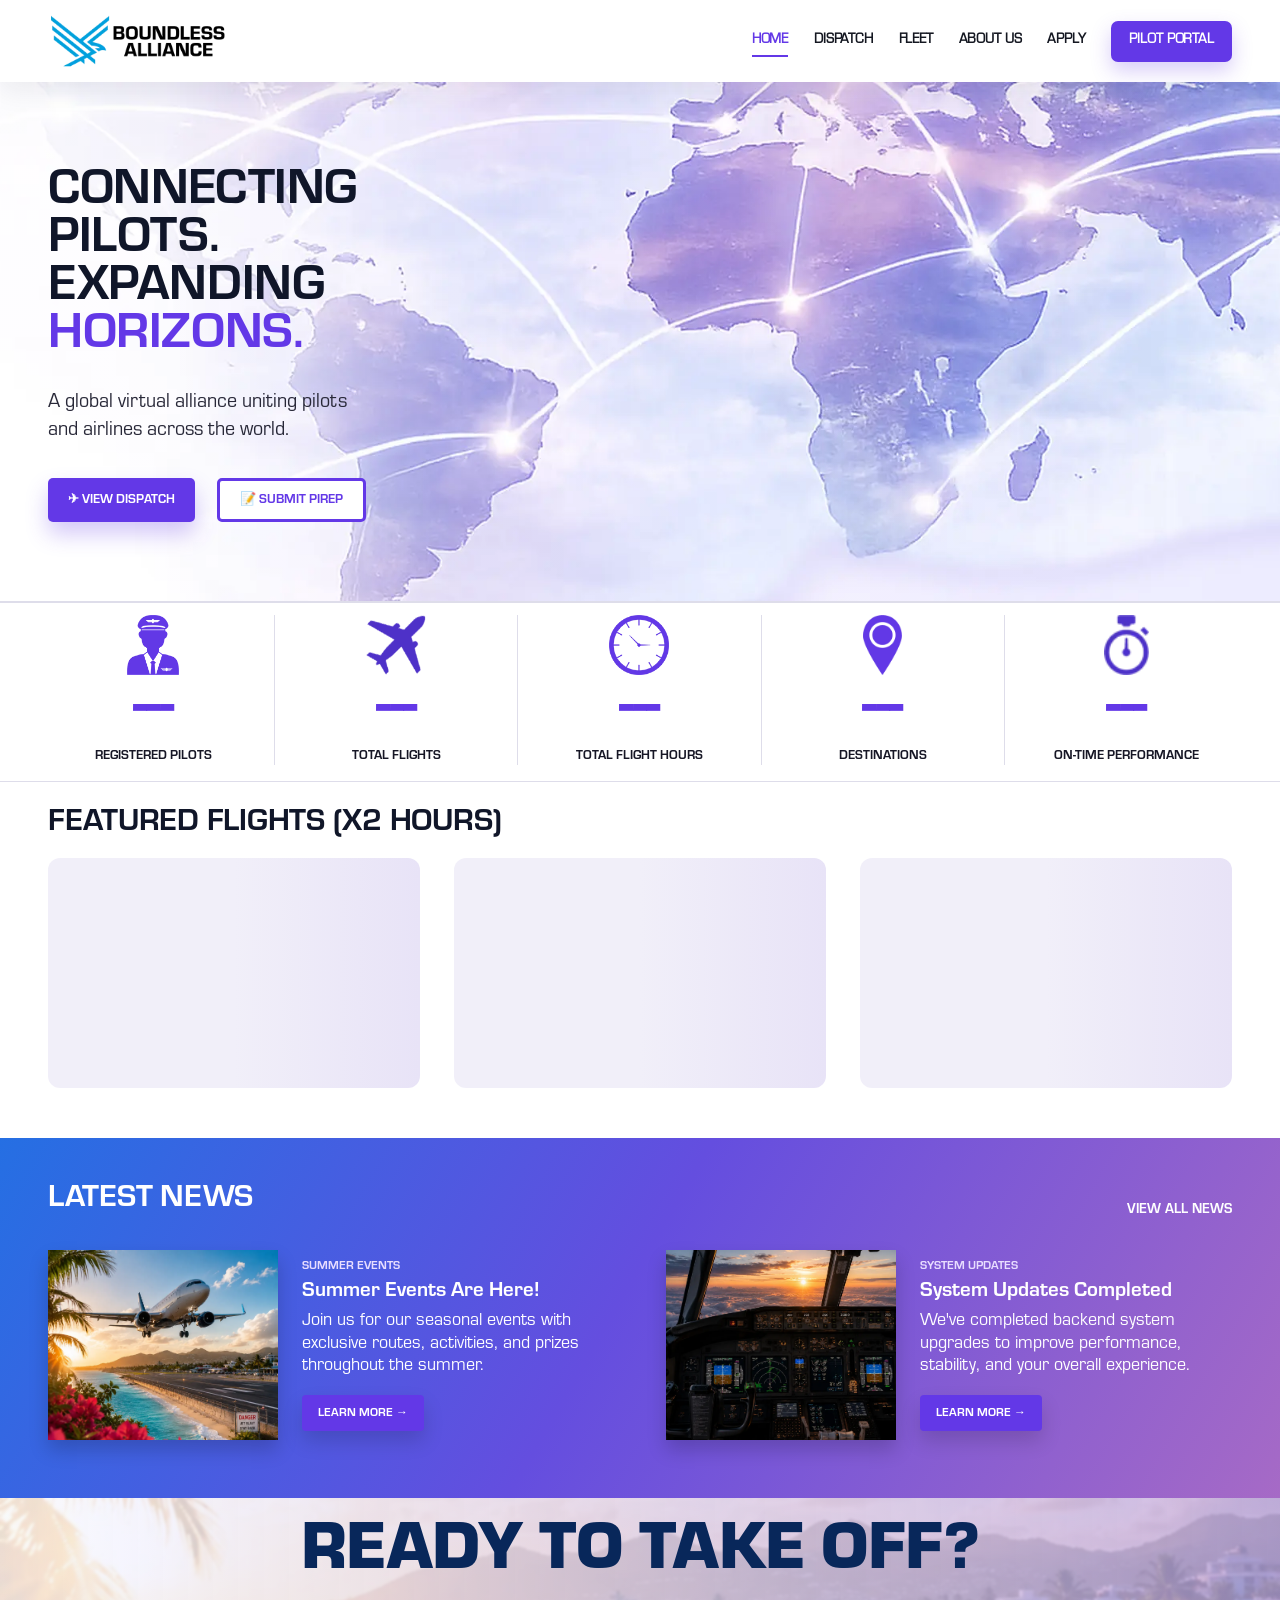
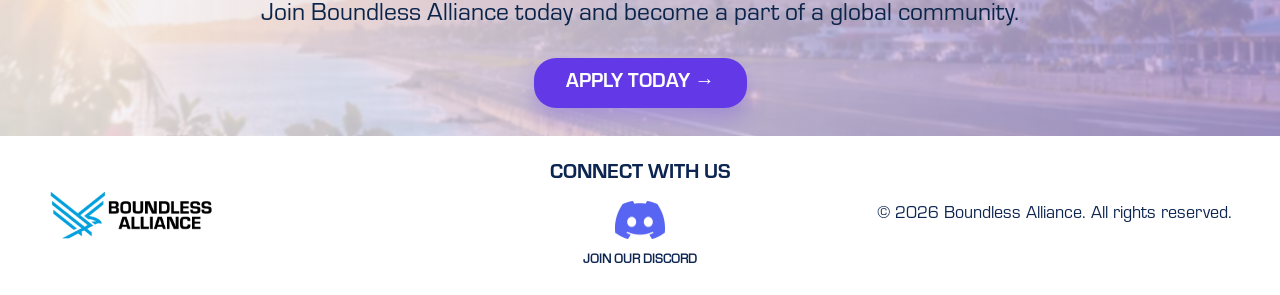
==== commit 1bd573e5: "Add files via upload" ====
--- a/index.html
+++ b/index.html
@@ -19,7 +19,7 @@
       <a class="nav-text nav-about" href="about.html">About Us</a>
       <a id="operationsNavLink" class="nav-text operations-only" href="operations.html">Operations</a>
       <a class="nav-text nav-pireps" href="pireps.html">PIREPs</a>
-      <a class="nav-text nav-pireps" href="#apply">Apply</a>
+      <a class="nav-text nav-apply" href="apply.html">Apply</a>
       <a class="nav-text nav-portal portal-btn" href="#" id="pilotPortalLink">Pilot Portal</a>
     </nav>
   </header>
@@ -113,7 +113,7 @@
       <div class="cta-content">
         <h2 class="cta-title">Ready To Take Off?</h2>
         <p class="cta-subtitle">Join Boundless Alliance today and become a part of a global community.</p>
-        <a class="btn primary cta-button" href="#">Apply Today →</a>
+        <a class="btn primary cta-button" href="apply.html">Apply Today →</a>
       </div>
     </section>
   </main>
--- a/styles.css
+++ b/styles.css
@@ -1953,6 +1953,164 @@
   font-size: 22px;
 }
 
+/* =========================================================
+   OPERATIONS - ECONOMY DASHBOARD
+   ========================================================= */
+
+.economy-dashboard {
+  display: grid;
+  gap: 24px;
+}
+
+.economy-hero-card {
+  padding: 34px 36px;
+  border-radius: 14px;
+  background: linear-gradient(135deg, #6338e7 0%, #4b26d0 100%);
+  color: #fff;
+  box-shadow: 0 14px 30px rgba(99, 56, 231, .28);
+}
+
+.economy-hero-card span {
+  display: block;
+  margin-bottom: 10px;
+  font-family: var(--font-button);
+  font-size: 15px;
+  text-transform: uppercase;
+  opacity: .9;
+}
+
+.economy-hero-card strong {
+  display: block;
+  font-family: var(--font-stat-number);
+  font-size: clamp(54px, 7vw, 82px);
+  line-height: .85;
+}
+
+.economy-hero-card p {
+  margin: 14px 0 0;
+  font-size: 20px;
+}
+
+.economy-summary-grid {
+  display: grid;
+  grid-template-columns: repeat(3, 1fr);
+  gap: 22px;
+}
+
+.economy-stat-card,
+.economy-breakdown-card {
+  background: #fff;
+  border: 2px solid #ded7ef;
+  border-radius: 12px;
+  padding: 24px;
+  box-shadow: 0 8px 20px rgba(16, 22, 41, .12);
+}
+
+.economy-stat-card span {
+  display: block;
+  margin-bottom: 10px;
+  color: #5d6375;
+  font-family: var(--font-button);
+  font-size: 13px;
+  text-transform: uppercase;
+}
+
+.economy-stat-card strong {
+  display: block;
+  color: var(--purple);
+  font-family: var(--font-section-title);
+  font-size: 34px;
+  line-height: 1;
+}
+
+.economy-breakdown-grid {
+  display: grid;
+  grid-template-columns: repeat(2, 1fr);
+  gap: 22px;
+}
+
+.economy-breakdown-card h4 {
+  margin: 0 0 18px;
+  color: #050509;
+  font-family: var(--font-section-title);
+  font-size: 26px;
+}
+
+.economy-breakdown-row {
+  display: flex;
+  align-items: center;
+  justify-content: space-between;
+  gap: 18px;
+  padding: 14px 0;
+  border-top: 2px solid #eee9fb;
+}
+
+.economy-breakdown-row span {
+  color: #5d6375;
+  font-size: 17px;
+}
+
+.economy-breakdown-row strong {
+  color: #101629;
+  font-family: var(--font-button);
+  font-size: 20px;
+}
+
+.economy-distribution-item {
+  padding: 16px 0;
+  border-top: 2px solid #eee9fb;
+}
+
+.economy-distribution-label {
+  display: flex;
+  justify-content: space-between;
+  gap: 18px;
+  margin-bottom: 10px;
+}
+
+.economy-distribution-label span {
+  color: #5d6375;
+  font-size: 17px;
+}
+
+.economy-distribution-label strong {
+  color: #101629;
+  font-family: var(--font-button);
+  font-size: 20px;
+}
+
+.economy-distribution-track {
+  width: 100%;
+  height: 13px;
+  overflow: hidden;
+  border-radius: 999px;
+  background: #eee9fb;
+}
+
+.economy-distribution-fill {
+  width: 0%;
+  height: 100%;
+  border-radius: 999px;
+  background: var(--purple);
+  transition: width .45s ease;
+}
+
+.economy-distribution-item small {
+  display: block;
+  margin-top: 7px;
+  color: #5d6375;
+  font-family: var(--font-button);
+  font-size: 13px;
+  text-align: right;
+}
+
+@media (max-width: 900px) {
+  .economy-summary-grid,
+  .economy-breakdown-grid {
+    grid-template-columns: 1fr;
+  }
+}
+
 @media (max-width: 1100px) {
   .operations-hero,
   .operations-card {
@@ -4230,4 +4388,297 @@
 @keyframes shimmer {
     from { background-position: 200% 0; }
     to { background-position: -200% 0; }
-}+}
+/* =========================================================
+   APPLY PAGE + APPLICATION REVIEW
+   ========================================================= */
+
+.apply-page-body {
+  margin: 0;
+  background: #ecefff;
+  color: #101629;
+}
+
+.apply-page {
+  width: min(1180px, calc(100% - 40px));
+  margin: 42px auto 70px;
+}
+
+.apply-hero {
+  display: grid;
+  grid-template-columns: minmax(0, 1fr) 260px;
+  align-items: center;
+  gap: 28px;
+  padding: 42px;
+  border-radius: 18px;
+  background: linear-gradient(135deg, #101629 0%, #251c54 55%, #6338e7 100%);
+  color: #fff;
+  overflow: hidden;
+  box-shadow: 0 18px 40px rgba(37, 28, 84, .22);
+}
+
+.apply-hero .eyebrow {
+  display: block;
+  margin-bottom: 12px;
+  font-family: var(--font-section-link);
+  font-size: 14px;
+  letter-spacing: .12em;
+  text-transform: uppercase;
+  color: #bfc9ff;
+}
+
+.apply-hero h1 {
+  margin: 0;
+  font-family: var(--font-page-title);
+  font-size: clamp(46px, 7vw, 86px);
+  line-height: .88;
+  text-transform: uppercase;
+}
+
+.apply-hero p {
+  max-width: 680px;
+  margin: 18px 0 0;
+  font-size: 20px;
+  line-height: 1.5;
+  color: rgba(255, 255, 255, .86);
+}
+
+.apply-hero img {
+  width: 100%;
+  transform: rotate(-7deg);
+  filter: drop-shadow(0 18px 26px rgba(0, 0, 0, .35));
+}
+
+.apply-card {
+  margin-top: 34px;
+  padding: 34px;
+  border-radius: 16px;
+  background: #fff;
+  box-shadow: 0 16px 38px rgba(17, 18, 35, .12);
+}
+
+.apply-card-header h2 {
+  margin: 0;
+  font-family: var(--font-section-title);
+  font-size: 44px;
+}
+
+.apply-card-header p {
+  margin: 8px 0 28px;
+  color: #5d6375;
+  font-size: 18px;
+}
+
+.apply-form {
+  display: grid;
+  grid-template-columns: repeat(2, minmax(0, 1fr));
+  gap: 20px;
+}
+
+.apply-form label {
+  display: grid;
+  gap: 8px;
+}
+
+.apply-form span {
+  font-family: var(--font-section-link);
+  font-size: 13px;
+  letter-spacing: .08em;
+  text-transform: uppercase;
+  color: #251c54;
+}
+
+.apply-form input,
+.apply-form select,
+.apply-form textarea {
+  width: 100%;
+  box-sizing: border-box;
+  border: 2px solid #ded7ef;
+  border-radius: 8px;
+  background: #f8f6ff;
+  padding: 13px 14px;
+  font-family: var(--font-body);
+  font-size: 16px;
+  color: #101629;
+  outline: none;
+}
+
+.apply-form textarea {
+  resize: vertical;
+}
+
+.apply-form input:focus,
+.apply-form select:focus,
+.apply-form textarea:focus {
+  border-color: var(--purple);
+  background: #fff;
+}
+
+.apply-wide-field,
+.apply-actions {
+  grid-column: 1 / -1;
+}
+
+.apply-actions {
+  display: flex;
+  align-items: center;
+  justify-content: space-between;
+  gap: 18px;
+  margin-top: 6px;
+}
+
+.apply-actions p {
+  margin: 0;
+  color: #5d6375;
+  font-size: 16px;
+}
+
+.apply-actions button,
+.application-review-card button {
+  border: 3px solid var(--purple);
+  border-radius: 7px;
+  background: var(--purple);
+  color: #fff;
+  font-family: var(--font-button);
+  font-size: 16px;
+  cursor: pointer;
+}
+
+.apply-actions button {
+  min-width: 220px;
+  height: 50px;
+}
+
+.apply-actions button:disabled {
+  opacity: .55;
+  cursor: not-allowed;
+}
+
+.applications-review-grid {
+  display: grid;
+  grid-template-columns: repeat(3, minmax(0, 1fr));
+  gap: 24px;
+}
+
+.application-review-card {
+  padding: 22px;
+  border: 2px solid #ded7ef;
+  border-radius: 12px;
+  background: #f8f6ff;
+  box-shadow: 0 10px 24px rgba(17, 18, 35, .08);
+}
+
+.application-review-topline {
+  display: flex;
+  align-items: center;
+  justify-content: space-between;
+  gap: 12px;
+  margin-bottom: 18px;
+}
+
+.application-review-topline h4 {
+  margin: 0;
+  font-family: var(--font-section-title);
+  font-size: 26px;
+  color: var(--purple);
+}
+
+.application-review-topline span {
+  padding: 6px 10px;
+  border-radius: 999px;
+  background: #fff;
+  color: #251c54;
+  font-family: var(--font-section-link);
+  font-size: 12px;
+  text-transform: uppercase;
+}
+
+.application-review-card > strong {
+  display: block;
+  font-family: var(--font-section-title);
+  font-size: 30px;
+  color: #101629;
+}
+
+.application-review-card p {
+  margin: 6px 0 18px;
+  color: #5d6375;
+}
+
+.application-review-meta {
+  display: grid;
+  gap: 10px;
+  margin-bottom: 16px;
+}
+
+.application-review-meta div {
+  display: flex;
+  justify-content: space-between;
+  gap: 12px;
+  padding-bottom: 8px;
+  border-bottom: 1px solid #ded7ef;
+}
+
+.application-review-meta span {
+  color: #5d6375;
+}
+
+.application-review-meta b {
+  color: #101629;
+  text-align: right;
+}
+
+.application-review-card small {
+  display: block;
+  margin-bottom: 16px;
+  color: #5d6375;
+}
+
+.application-review-card button {
+  width: 100%;
+  min-height: 44px;
+}
+
+@media (max-width: 900px) {
+  .apply-hero,
+  .apply-form,
+  .applications-review-grid {
+    grid-template-columns: 1fr;
+  }
+
+  .apply-hero img {
+    max-width: 260px;
+    justify-self: center;
+  }
+
+  .apply-actions {
+    align-items: stretch;
+    flex-direction: column;
+  }
+
+  .apply-actions button {
+    width: 100%;
+  }
+}
+
+.application-notice {
+    background: rgba(99, 56, 231, 0.08);
+    border: 1px solid rgba(99, 56, 231, 0.35);
+    border-left: 4px solid #6338e7;
+    border-radius: 10px;
+    padding: 16px 18px;
+    margin-bottom: 8px;
+    color: #d9d9e6;
+    line-height: 1.6;
+}
+
+.application-notice strong {
+    color: #a50000;
+}
+
+.application-notice,
+.application-notice p,
+.application-notice span {
+    color: #000000 !important;
+    opacity: 1 !important;
+}
